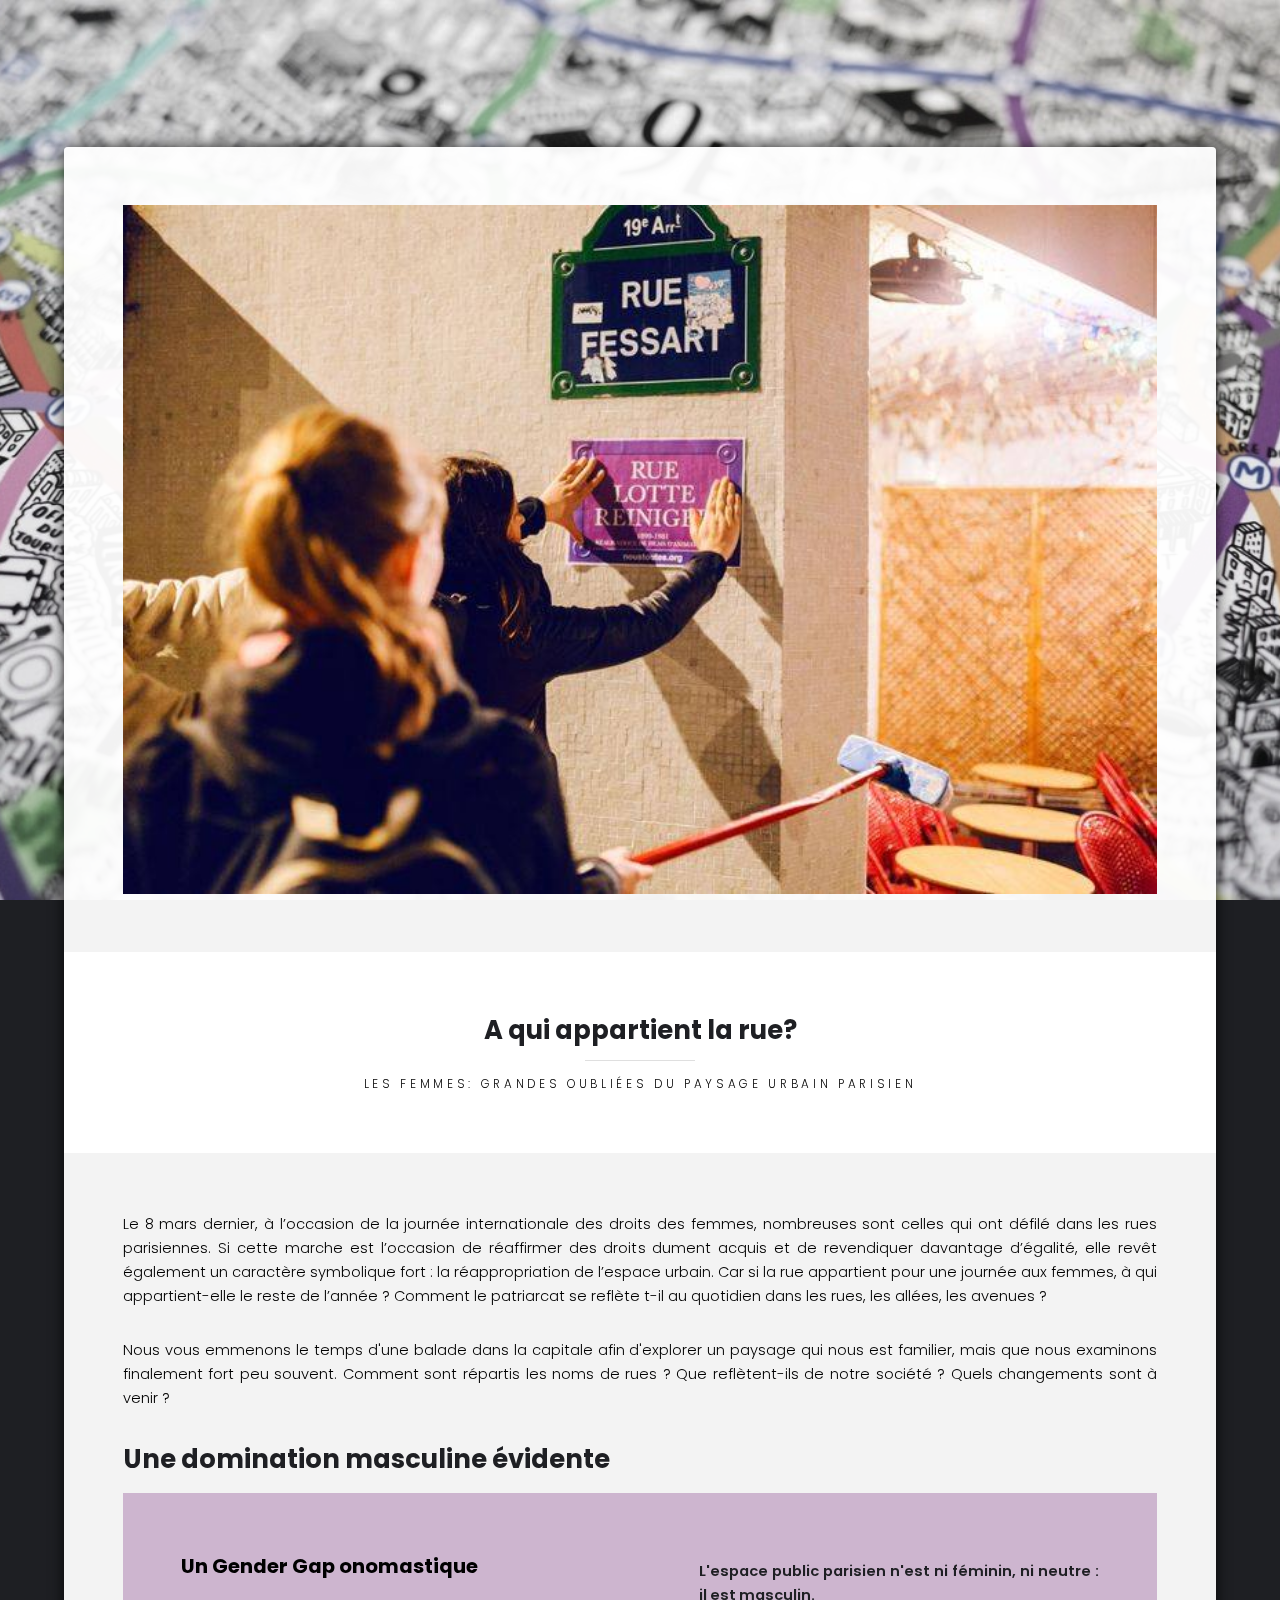
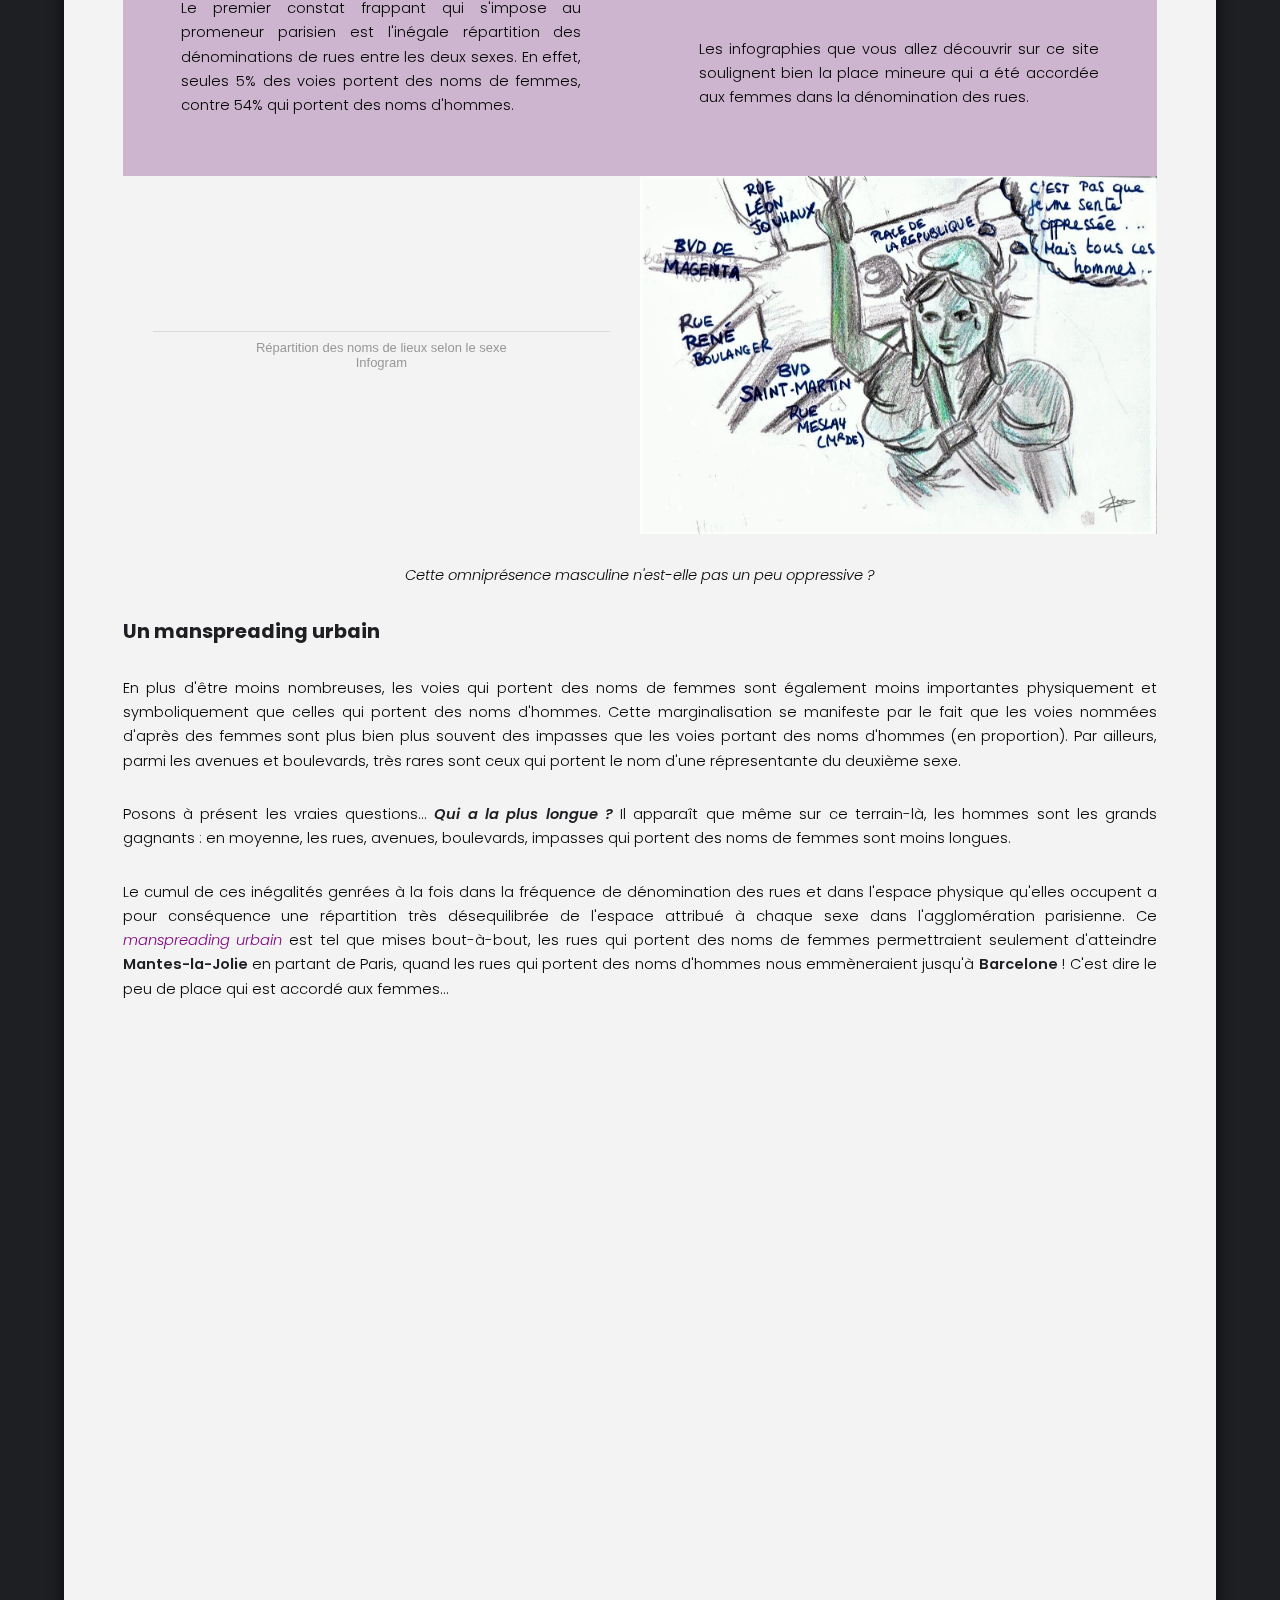
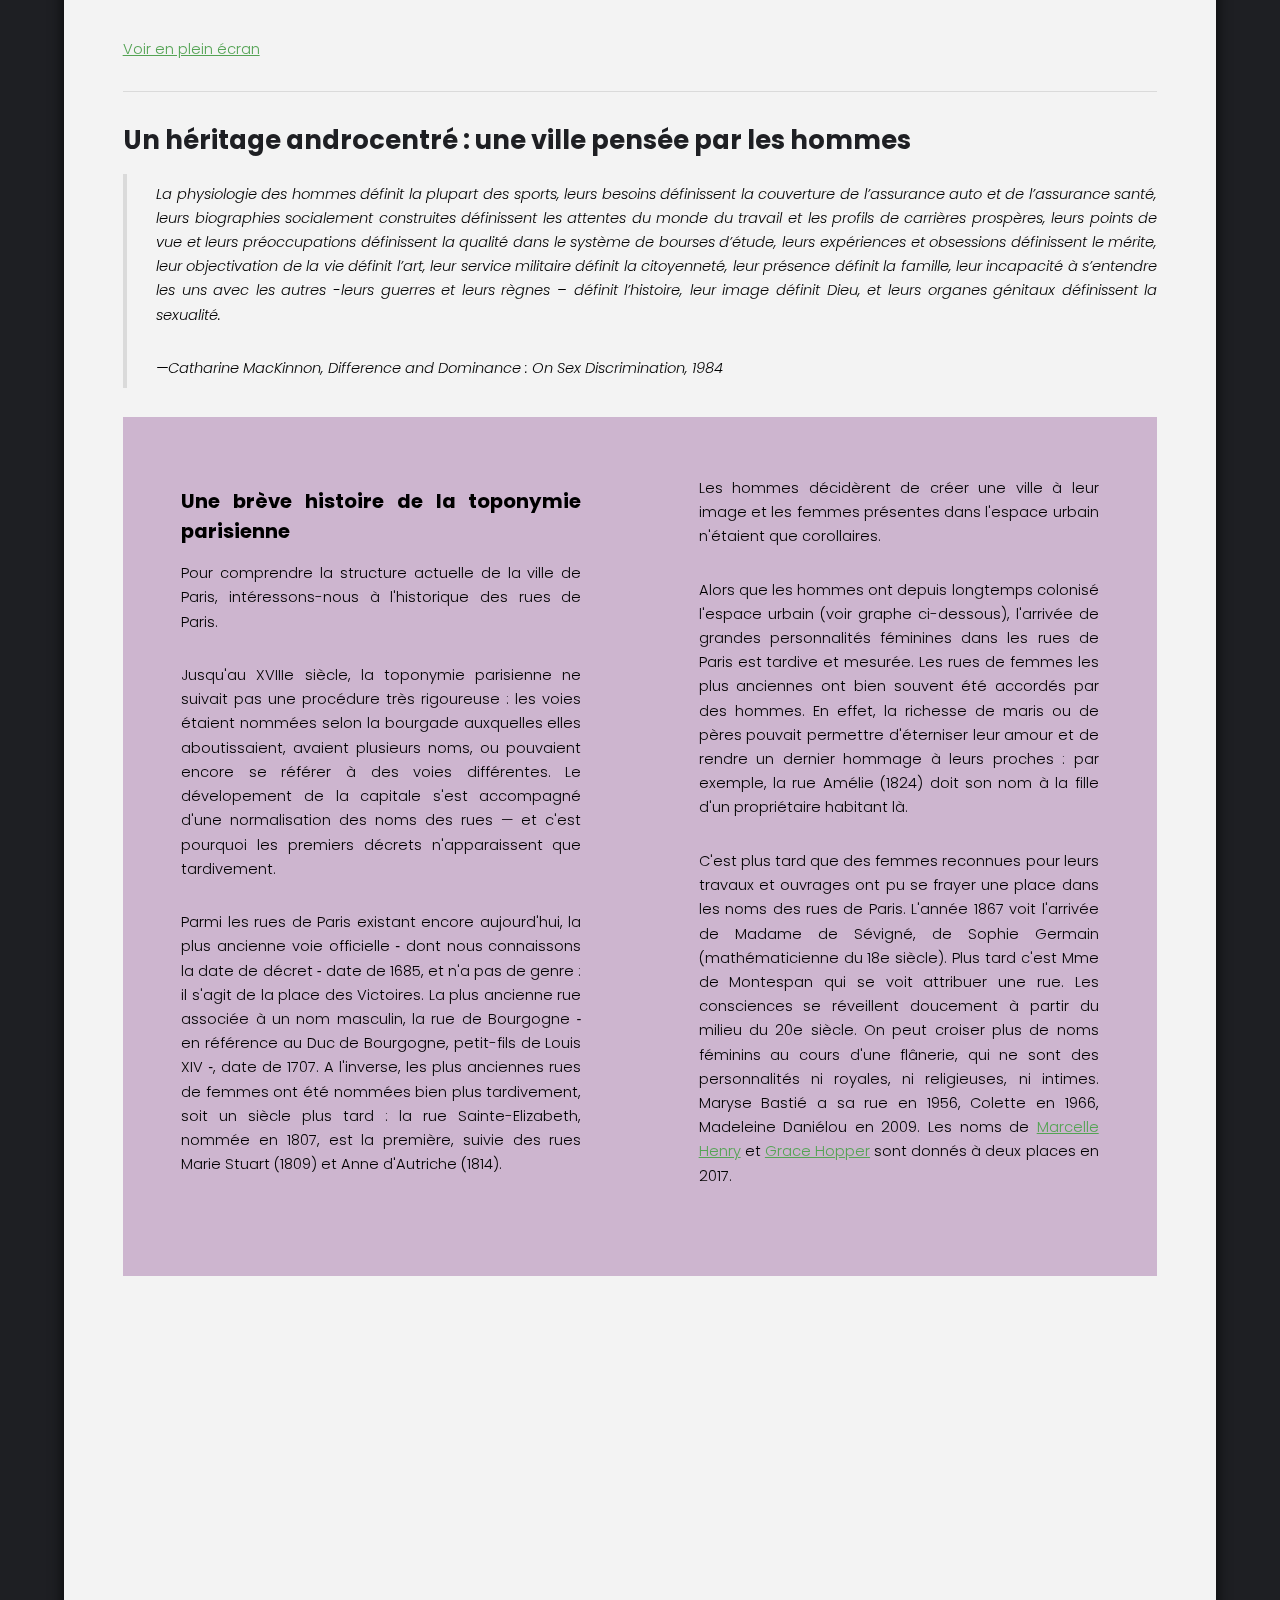
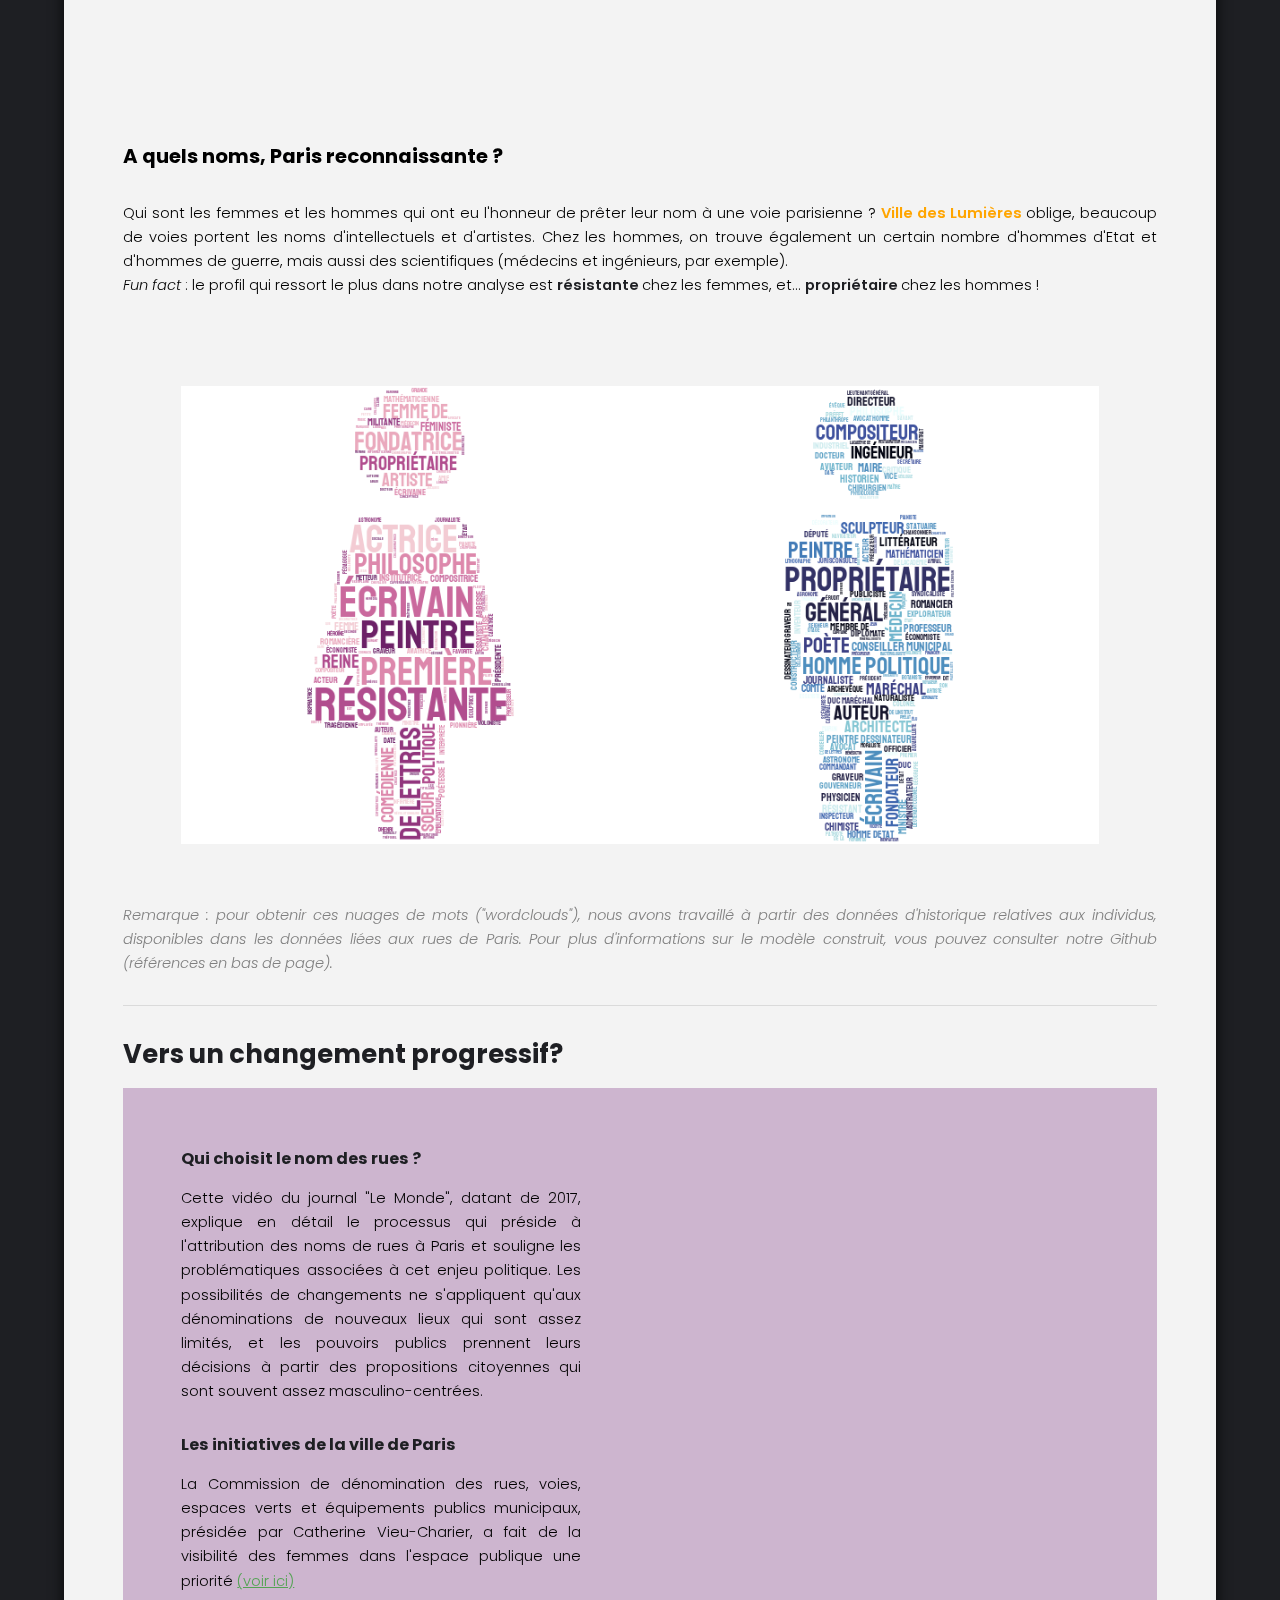
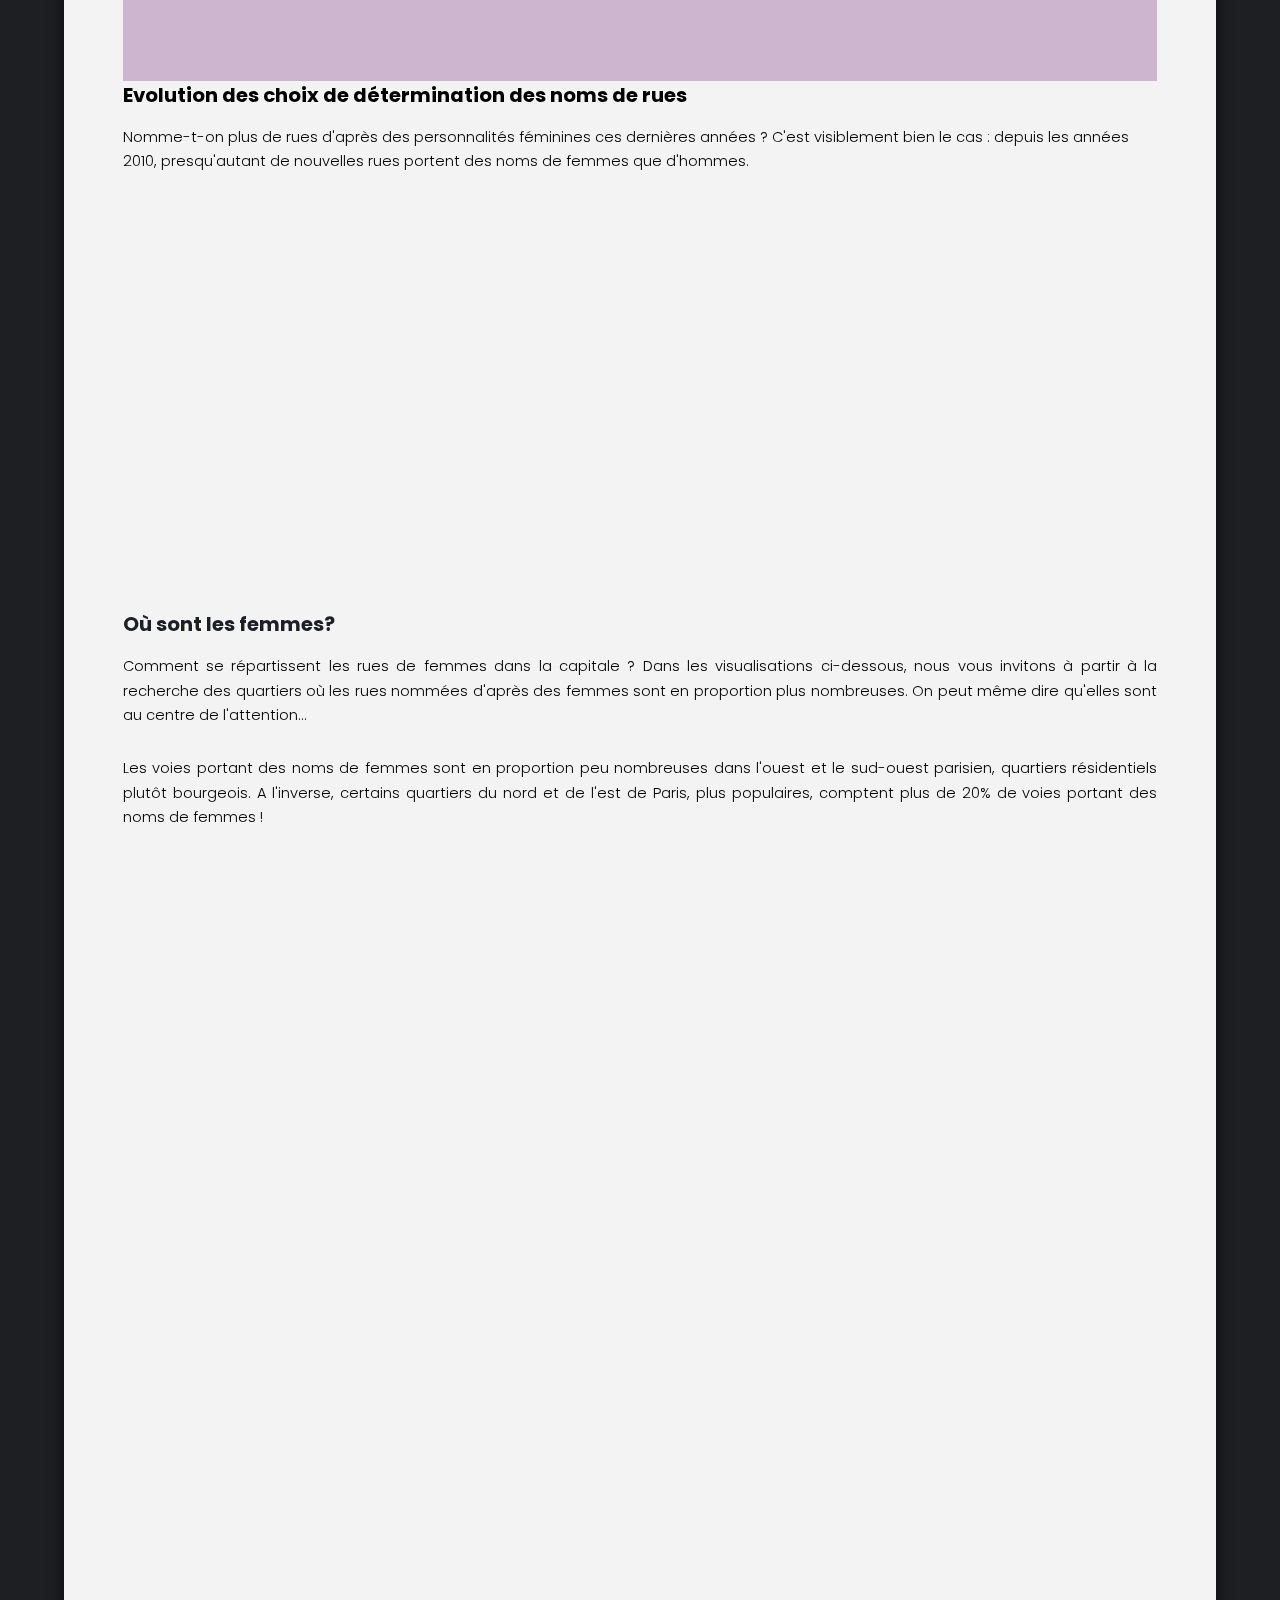
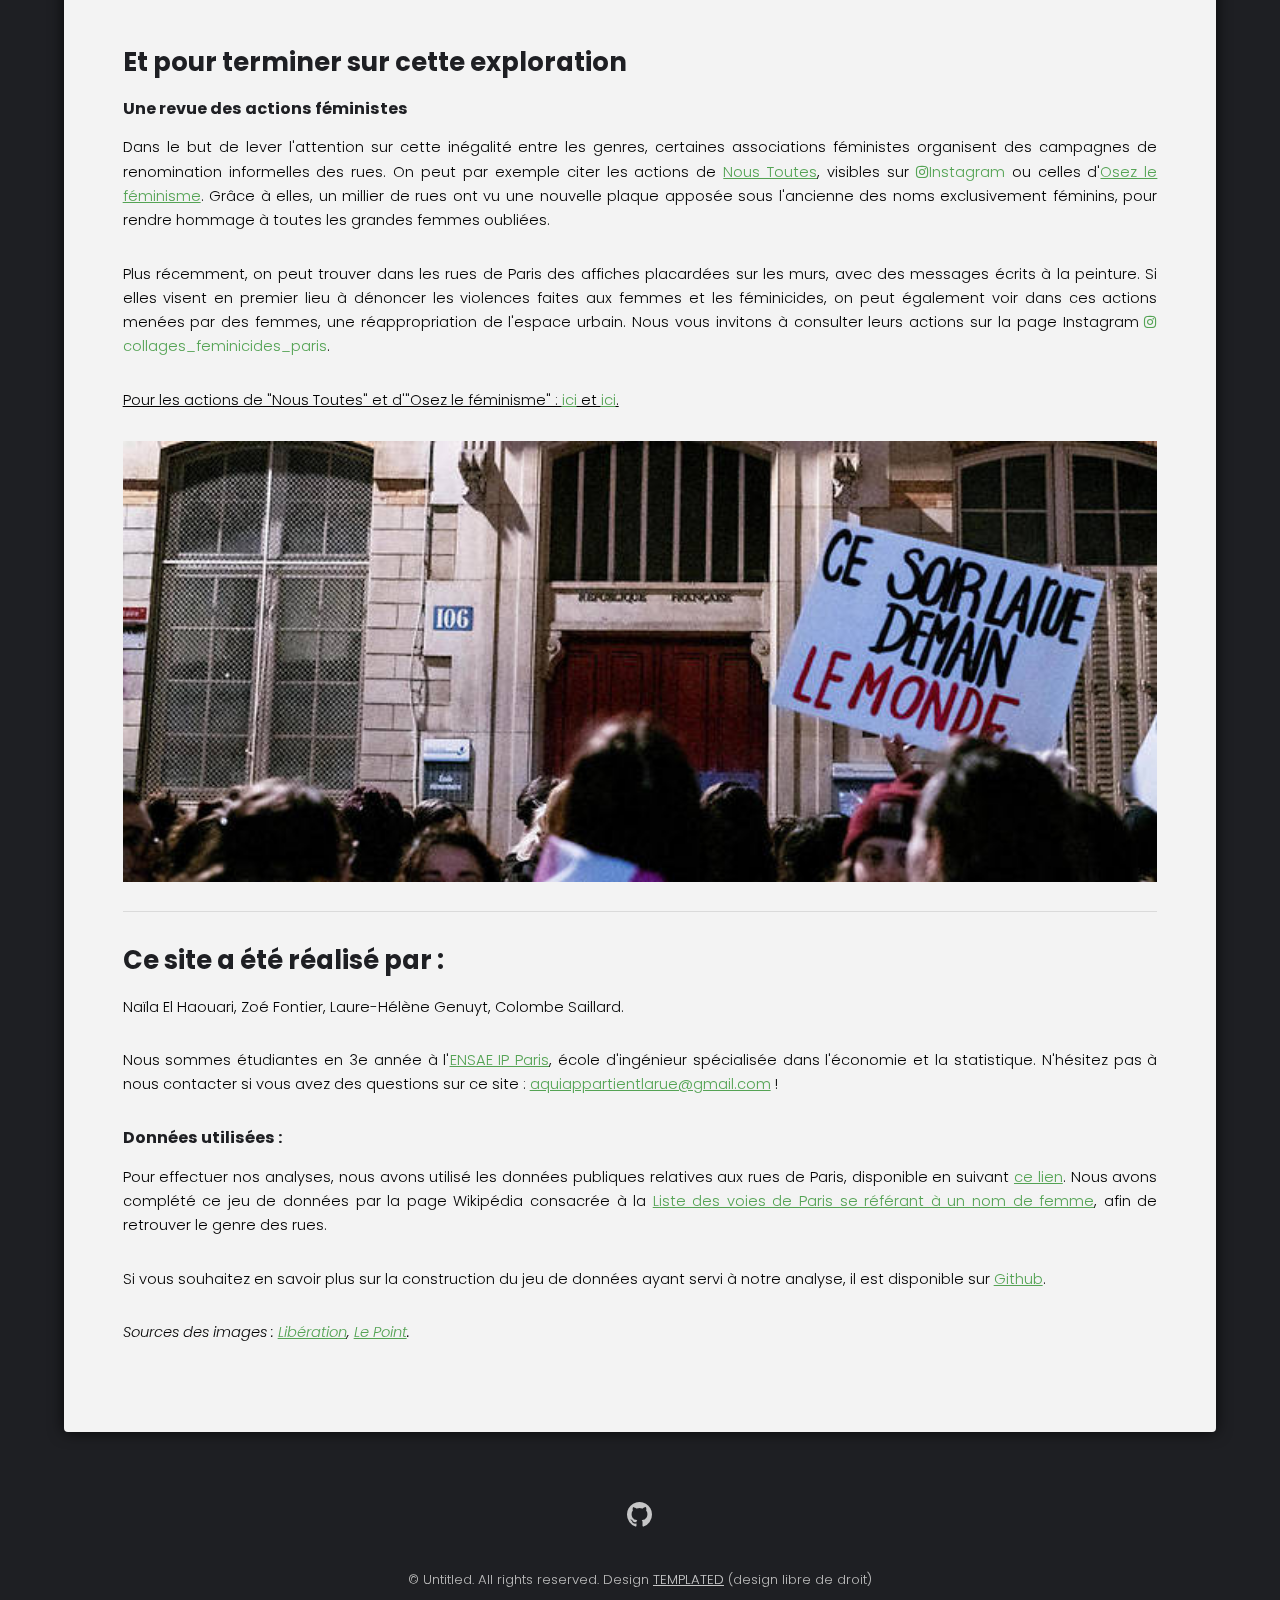
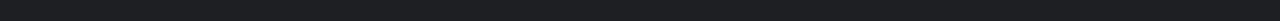
==== index.html @ 2a9d5669 "Upload website" ====
<!DOCTYPE HTML>
<!--
	Caminar by TEMPLATED
	templated.co @templatedco
	Released for free under the Creative Commons Attribution 3.0 license (templated.co/license)
-->
<html>
	<head>
		<title>A qui appartient la rue?</title>
		<meta charset="utf-8" />
		<meta name="viewport" content="width=device-width, initial-scale=1" />
		<link rel="stylesheet" href="assets/css/main.css" />
	  <script src="jquery.js"></script> 
    
    
</head>
	<body>

		<!-- Header -->
			<header id="header">
				<div class="logo"><a href="#"> <span> <font color="black"> </span></a></div>
			</header>

		<!-- Main -->
			<section id="main">
       
				<div class="inner">
					<div class="wrapper style1">
						<div class="content">

							<!-- section 1 -->
              <section id="one" class="wrapper style1">

						  <div class="image fit flush">
							<img src="images/pic02.jpg" alt="" />
            
						  </div>
              </div>
              
						<header class="special">
							<h2>A qui appartient la rue? </h2>
							<p><font color="black">Les femmes: Grandes oubliées du paysage urbain parisien </p>
						</header>

            <div class="content">

            <div  align="justify">	
<p>Le 8 mars dernier, à l’occasion de la journée internationale des droits des femmes, nombreuses sont celles qui ont défilé dans les rues parisiennes. Si cette marche est l’occasion de réaffirmer des droits dument acquis et de revendiquer davantage d’égalité, elle revêt également un caractère symbolique fort : la réappropriation de l’espace urbain. Car si la rue appartient pour une journée aux femmes, à qui appartient-elle le reste de l’année ? Comment le patriarcat se reflète t-il au quotidien dans les rues, les allées, les avenues ? <p>
  
              <p>Nous vous emmenons le temps d'une balade dans la capitale afin d'explorer un paysage qui nous est familier, mais que nous examinons finalement fort peu souvent. Comment sont répartis les noms de rues ? Que reflètent-ils de notre société ? Quels changements sont à venir ? </p>

        </div>
           

             
						
            
            </hr>
              <ul></ul>

<!---- section 2-----!>
				
<!--  Section two -->
<ul></ul>

					<section id="three"    class="wrapper">
            <h2 id="elements">Une domination masculine évidente</h2>
            
            <div class="spotlight alt">
              <div class="inner">
              <div align="justify">
                
								<h3>Un Gender Gap onomastique</h3>
								<p> Le premier constat frappant qui s'impose au promeneur parisien est l'inégale répartition des dénominations de rues entre les deux sexes. En effet, seules 5% des voies portent des noms de femmes, contre 54% qui portent des noms d'hommes.</p>
               
              </div>
              </div>
              <div class="inner">
              <div align="justify">
            <p> <b>L'espace public parisien n'est ni féminin, ni neutre : il est masculin.</b>
              </p> Les infographies que vous allez découvrir sur ce site soulignent bien la place mineure qui a été accordée aux femmes dans la dénomination des rues.</p>
            </div>
            </div>
            </div>

           
              <div class="gallery">
                
							  <div>
								  <div class="infogram-embed" data-id="4b9b3afb-6913-41cd-95e5-8311188c8e8b" data-type="interactive" data-title="Répartition des noms de lieux selon le sexe"></div><script>!function(e,i,n,s){var t="InfogramEmbeds",d=e.getElementsByTagName("script")[0];if(window[t]&&window[t].initialized)window[t].process&&window[t].process();else if(!e.getElementById(n)){var o=e.createElement("script");o.async=1,o.id=n,o.src="https://e.infogram.com/js/dist/embed-loader-min.js",d.parentNode.insertBefore(o,d)}}(document,0,"infogram-async");</script><div style="padding:8px 0;font-family:Arial!important;font-size:13px!important;line-height:15px!important;text-align:center;border-top:1px solid #dadada;margin:0 30px"><a href="https://infogram.com/4b9b3afb-6913-41cd-95e5-8311188c8e8b" style="color:#989898!important;text-decoration:none!important;" target="_blank">Répartition des noms de lieux selon le sexe</a><br><a href="https://infogram.com" style="color:#989898!important;text-decoration:none!important;" target="_blank" rel="nofollow">Infogram</a></div>  
							  </div>
              <div>
							    <div class="image fit flush"  ><img vertical-align : middle src="images/Inkedbd_LI.jpg"/></div>
                 
                </div>
						  </div>
        

            <ul></ul>
                  <div align="center">
                  <p><i><font color="black"> Cette omniprésence masculine n'est-elle pas un peu oppressive ?</i></p></div>
   						<ul></ul>
           <div >
	
					<h3> Un manspreading urbain </h3>
          <ul></ul>
          <div align="justify" >
						<p> <font color="black"> 
              En plus d'être moins nombreuses, les voies qui portent des noms de femmes sont également moins importantes physiquement et symboliquement que celles qui portent des noms d'hommes. Cette marginalisation se manifeste par le fait que les voies nommées d'après des femmes sont plus bien plus souvent des impasses que les voies portant des noms d'hommes (en proportion). Par ailleurs, parmi les avenues et boulevards, très rares sont ceux qui portent le nom d'une répresentante du deuxième sexe. 
              

           
            </p>
							
						</div>
            <ul></ul>

            <div class='tableauPlaceholder' id='viz1585928148455' style='position: relative'><noscript><a href='#'><img alt=' ' src='https:&#47;&#47;public.tableau.com&#47;static&#47;images&#47;ge&#47;genre_rues&#47;Feuille4&#47;1_rss.png' style='border: none' /></a></noscript><object class='tableauViz'  style='display:none;'><param name='host_url' value='https%3A%2F%2Fpublic.tableau.com%2F' /> <param name='embed_code_version' value='3' /> <param name='site_root' value='' /><param name='name' value='genre_rues&#47;Feuille4' /><param name='tabs' value='no' /><param name='toolbar' value='no' /><param name='static_image' value='https:&#47;&#47;public.tableau.com&#47;static&#47;images&#47;ge&#47;genre_rues&#47;Feuille4&#47;1.png' /> <param name='animate_transition' value='yes' /><param name='display_static_image' value='yes' /><param name='display_spinner' value='yes' /><param name='display_overlay' value='yes' /><param name='display_count' value='yes' /><param name='filter' value='publish=yes' /></object></div>                <script type='text/javascript'>                    var divElement = document.getElementById('viz1585928148455');                    var vizElement = divElement.getElementsByTagName('object')[0];                    vizElement.style.width='100%';vizElement.style.height=(divElement.offsetWidth*0.50)+'px';                    var scriptElement = document.createElement('script');                    scriptElement.src = 'https://public.tableau.com/javascripts/api/viz_v1.js';                    vizElement.parentNode.insertBefore(scriptElement, vizElement);                </script>


            <div class='tableauPlaceholder' id='viz1586167571639' style='position: relative'><noscript><a href='#'><img alt=' ' src='https:&#47;&#47;public.tableau.com&#47;static&#47;images&#47;ge&#47;genre_rues&#47;Feuille6&#47;1_rss.png' style='border: none' /></a></noscript><object class='tableauViz'  style='display:none;'><param name='host_url' value='https%3A%2F%2Fpublic.tableau.com%2F' /> <param name='embed_code_version' value='3' /> <param name='site_root' value='' /><param name='name' value='genre_rues&#47;Feuille6' /><param name='tabs' value='no' /><param name='toolbar' value='no' /><param name='static_image' value='https:&#47;&#47;public.tableau.com&#47;static&#47;images&#47;ge&#47;genre_rues&#47;Feuille6&#47;1.png' /> <param name='animate_transition' value='yes' /><param name='display_static_image' value='yes' /><param name='display_spinner' value='yes' /><param name='display_overlay' value='yes' /><param name='display_count' value='yes' /><param name='filter' value='publish=yes' /></object></div>                <script type='text/javascript'>                    var divElement = document.getElementById('viz1586167571639');                    var vizElement = divElement.getElementsByTagName('object')[0];                    vizElement.style.width='100%';vizElement.style.height=(divElement.offsetWidth*0.30)+'px';                    var scriptElement = document.createElement('script');                    scriptElement.src = 'https://public.tableau.com/javascripts/api/viz_v1.js';                    vizElement.parentNode.insertBefore(scriptElement, vizElement);                </script>


          <ul></ul>
          <div align="justify" >
						<p> <font color="black"> 
              Posons à présent les vraies questions... <font color="purple"><b><i>Qui a la plus longue ? </i></b><font color="black"> Il apparaît que même sur ce terrain-là, les hommes sont les grands gagnants : en moyenne, les rues, avenues, boulevards, impasses qui portent des noms de femmes sont moins longues.
                
            </p>
							
						</div>
            <ul></ul>



            <div class='tableauPlaceholder' id='viz1586167747009' style='position: relative'><noscript><a href='#'><img alt=' ' src='https:&#47;&#47;public.tableau.com&#47;static&#47;images&#47;ge&#47;genre_rues&#47;Feuille5&#47;1_rss.png' style='border: none' /></a></noscript><object class='tableauViz'  style='display:none;'><param name='host_url' value='https%3A%2F%2Fpublic.tableau.com%2F' /> <param name='embed_code_version' value='3' /> <param name='site_root' value='' /><param name='name' value='genre_rues&#47;Feuille5' /><param name='tabs' value='no' /><param name='toolbar' value='no' /><param name='static_image' value='https:&#47;&#47;public.tableau.com&#47;static&#47;images&#47;ge&#47;genre_rues&#47;Feuille5&#47;1.png' /> <param name='animate_transition' value='yes' /><param name='display_static_image' value='yes' /><param name='display_spinner' value='yes' /><param name='display_overlay' value='yes' /><param name='display_count' value='yes' /><param name='filter' value='publish=yes' /></object></div>                <script type='text/javascript'>                    var divElement = document.getElementById('viz1586167747009');                    var vizElement = divElement.getElementsByTagName('object')[0];                    vizElement.style.width='100%';vizElement.style.height=(divElement.offsetWidth*0.30)+'px';                    var scriptElement = document.createElement('script');                    scriptElement.src = 'https://public.tableau.com/javascripts/api/viz_v1.js';                    vizElement.parentNode.insertBefore(scriptElement, vizElement);                </script>


            

            



             
                
							</div>
              <ul></ul>
          <div align="justify" >
						<p> <font color="black"> Le cumul de ces inégalités genrées à la fois dans la fréquence de dénomination des rues et dans l'espace physique qu'elles occupent a pour conséquence une répartition très désequilibrée de l'espace attribué à chaque sexe dans l'agglomération parisienne. Ce <font color="purple"><i>manspreading urbain</i><font color="black"> est tel que mises bout-à-bout, les rues qui portent des noms de femmes permettraient seulement d'atteindre <b>Mantes-la-Jolie</b> en partant de Paris, quand les rues qui portent des noms d'hommes nous emmèneraient jusqu'à <b>Barcelone</b> ! C'est dire le peu de place qui est accordé aux femmes... </p>

            <iframe width="100%" height="600px" frameborder="0" allowfullscreen src="//umap.openstreetmap.fr/fr/map/rues-bout-a-bout_442088?scaleControl=false&miniMap=false&scrollWheelZoom=false&zoomControl=true&allowEdit=false&moreControl=true&searchControl=null&tilelayersControl=null&embedControl=null&datalayersControl=true&onLoadPanel=undefined&captionBar=false#6/45.838/2.055"></iframe><p><a href="//umap.openstreetmap.fr/fr/map/rues-bout-a-bout_442088">Voir en plein écran</a></p>
						</div>
            <ul></ul>
            <ul></ul>
              
						
						
        
            <hr/>
      

					
          <h2> Un héritage androcentré : une ville pensée par les hommes</h2>

          <blockquote align="justify">
    <p>La physiologie des hommes définit la plupart des sports, leurs besoins définissent la couverture de l’assurance auto et de l’assurance santé, leurs biographies socialement construites définissent les attentes du monde du travail et les profils de carrières prospères, leurs points de vue et leurs préoccupations définissent la qualité dans le système de bourses d’étude, leurs expériences et obsessions définissent le mérite, leur objectivation de la vie définit l’art, leur service militaire définit la citoyenneté, leur présence définit la famille, leur incapacité à s’entendre les uns avec les autres -leurs guerres et leurs règnes – définit l’histoire, leur image définit Dieu, et leurs organes génitaux définissent la sexualité.</p>
    <footer>—Catharine MacKinnon, <cite>Difference and Dominance : On Sex Discrimination, 1984</cite></footer>
</blockquote>

          <div class="spotlight alt">
						
							<div class="inner" align="justify">
                <h3>Une brève histoire de la toponymie parisienne</h3>
                <p><font color=""> Pour comprendre la structure actuelle de la ville de Paris, intéressons-nous à l'historique des rues de Paris. <p>

                
               <p><font color=""> Jusqu'au XVIIIe siècle, la toponymie parisienne ne suivait pas une procédure très rigoureuse : les voies étaient nommées selon la bourgade auxquelles elles aboutissaient, avaient plusieurs noms, ou pouvaient encore se référer à des voies différentes. Le dévelopement de la capitale s'est accompagné d'une normalisation des noms des rues &mdash; et c'est pourquoi les premiers décrets n'apparaissent que tardivement. </p
                >
                	<p><font color="">Parmi les rues de Paris existant encore aujourd'hui, la plus ancienne voie officielle &dash; dont nous connaissons la date de décret &dash; date de 1685, et n'a pas de genre : il s'agit de la place des Victoires. La plus ancienne rue associée à un nom masculin, la rue de Bourgogne &dash; en référence au Duc de Bourgogne, petit-fils de Louis XIV &dash;, date de 1707. A l'inverse, les plus anciennes rues de femmes ont été nommées bien plus tardivement, soit un siècle plus tard : la rue Sainte-Elizabeth, nommée en 1807, est la première, suivie des rues Marie Stuart (1809) et Anne d'Autriche (1814).</p> 
                 
                    
                </div>
							<div class="inner" align="justify">
                 <p> Les hommes décidèrent de créer une ville à leur image et les femmes présentes dans l'espace urbain n'étaient que corollaires.</p>
								<p> Alors que les hommes ont depuis longtemps colonisé l'espace urbain (voir graphe ci-dessous), l'arrivée de grandes personnalités féminines dans les rues de Paris est tardive et mesurée. Les rues de femmes les plus anciennes ont bien souvent été accordés par des hommes. En effet, la richesse de maris ou de pères pouvait permettre d'éterniser leur amour et de rendre un dernier hommage à leurs proches : par exemple, la rue Amélie (1824) doit son nom à la fille d'un propriétaire habitant là.  </p>
								<p> <font color=""> C'est plus tard que des femmes reconnues pour leurs travaux et ouvrages ont pu se frayer une place dans les noms des rues de Paris. L'année 1867 voit l'arrivée de Madame de Sévigné, de Sophie Germain (mathématicienne du 18e siècle). Plus tard c'est Mme de Montespan qui se voit attribuer une rue. Les consciences se réveillent doucement à partir du milieu du 20e siècle. On peut croiser plus de noms féminins au cours d'une flânerie,  qui ne sont des personnalités ni royales, ni religieuses, ni intimes. Maryse Bastié a sa rue en 1956, Colette en 1966, Madeleine Daniélou en 2009. Les noms de <a href="https://fr.wikipedia.org/wiki/Marcelle_Henry" >Marcelle Henry</a>  et <a href="https://fr.wikipedia.org/wiki/Grace_Hopper" > Grace Hopper</a> sont donnés à deux places en 2017. 
                
               
                
              
                </p>
							</div>
						</div>
            <ul></ul>
					  <div>					
              <iframe title="&amp;nbsp;Un foss&eacute; qui se creuse" aria-label="Interactive line chart" id="datawrapper-chart-epaEm" src="//datawrapper.dwcdn.net/epaEm/4/" scrolling="no" frameborder="0" style="width: 0; min-width: 100% !important; border: none;" height="400"></iframe><script type="text/javascript">!function(){"use strict";window.addEventListener("message",function(a){if(void 0!==a.data["datawrapper-height"])for(var e in a.data["datawrapper-height"]){var t=document.getElementById("datawrapper-chart-"+e)||document.querySelector("iframe[src*='"+e+"']");t&&(t.style.height=a.data["datawrapper-height"][e]+"px")}})}();
</script>
            </div>
            
            <ul></ul>
            <div align="justify">
              <p><h3> <font color="black"> A quels noms, Paris reconnaissante ?  </h3></p> Qui sont les femmes et les hommes qui ont eu l'honneur de prêter leur nom à une voie parisienne ? <b><font color="orange">Ville des Lumières </b> <font color="black">oblige, beaucoup de voies portent les noms d'intellectuels et d'artistes. Chez les hommes, on trouve également un certain nombre d'hommes d'Etat et d'hommes de guerre, mais aussi des scientifiques (médecins et ingénieurs, par exemple). 
                <p>
                  <i>Fun fact </i>: le profil qui ressort le plus dans notre analyse est <b>résistante </b> chez les femmes, et... <b>propriétaire </b> chez les hommes !  
                <p> 
              
              <p> 
            </div>
            <ul></ul> 

            
              <div class="content">
                <div class="gallery">
                  <div>
              	  <div class="image fit flush"/>
                  <img src="images/stylecloud_f.png"></div>
                  </div>
                
                  <div>
                  <div class="image fit flush"/><img src="images/stylecloud_m.png"></div>
                  </div>
                </div>
              </div>
              <div align="justify">
              <p>
              <font color="grey"><i>Remarque : pour obtenir ces nuages de mots ("wordclouds"), nous avons travaillé à partir des données d'historique relatives aux individus, disponibles dans les données liées aux rues de Paris. Pour plus d'informations sur le modèle construit, vous pouvez consulter notre Github (références en bas de page).</i>
                <p>
                  </div>
  
             <ul></ul>
             <ul></ul>
             <hr/>   

					<section  id="three" class="wrapper">
          <h2> Vers un changement progressif? </h2>
          <div class="spotlight alt">
						
							<div class="inner" align="justify">
                <h4>Qui choisit le nom des rues ? </h4>
                	<p> <font color=""> Cette vidéo du journal "Le Monde", datant de 2017, explique en détail le processus qui préside à l'attribution des noms de rues à Paris et souligne les problématiques associées à cet enjeu politique. Les possibilités de changements ne s'appliquent qu'aux dénominations de nouveaux lieux qui sont assez limités, et les pouvoirs publics prennent leurs décisions à partir des propositions citoyennes qui sont souvent assez masculino-centrées.</p>
                  <h4><font color="">Les initiatives de la ville de Paris</h4>
								<p> <font color=""> La Commission de dénomination des rues, voies, espaces verts et équipements publics municipaux, présidée par Catherine Vieu-Charier, a fait de la visibilité des femmes dans l'espace publique une priorité <a href="https://www.paris.fr/pages/feminisons-les-noms-des-rues-6538" >(voir ici)</a> </p> </div>
                <div class="">

                  <iframe width="500" height="300" src="https://www.youtube.com/embed/TyYQT28HVGA" frameborder="0" allow="accelerometer; autoplay; encrypted-media; gyroscope; picture-in-picture" allowfullscreen></iframe>
                </div>
                
							
								
							</div>
            
            
             <div align="justifiy"> 
              <h3><font color="black">Evolution des choix de détermination des noms de rues</h3>
              <p>Nomme-t-on plus de rues d'après des personnalités féminines ces dernières années ? C'est visiblement bien le cas : depuis les années 2010, presqu'autant de nouvelles rues portent des noms de femmes que d'hommes.   </p>
               <div> 
            <iframe title="Evolution des choix de d&eacute;termination des noms de rues" aria-label="Interactive line chart" id="datawrapper-chart-WCKX3" src="//datawrapper.dwcdn.net/WCKX3/3/" scrolling="no" frameborder="0" style="width: 0; min-width: 100% !important; border: none;" height="400"></iframe><script type="text/javascript">!function(){"use strict";window.addEventListener("message",function(a){if(void 0!==a.data["datawrapper-height"])for(var e in a.data["datawrapper-height"]){var t=document.getElementById("datawrapper-chart-"+e)||document.querySelector("iframe[src*='"+e+"']");t&&(t.style.height=a.data["datawrapper-height"][e]+"px")}})}();
</script>

            <div align = "justify"> 
              <h3> Où sont les femmes? </h3>
          <p> Comment se répartissent les rues de femmes dans la capitale ? Dans les visualisations ci-dessous, nous vous invitons à partir à la recherche des quartiers où les rues nommées d'après des femmes sont en proportion plus nombreuses. On peut même dire qu'elles sont au centre de l'attention...</p>
          <p>Les voies portant des noms de femmes sont en proportion peu nombreuses dans l'ouest et le sud-ouest parisien, quartiers résidentiels plutôt bourgeois. A l'inverse, certains quartiers du nord et de l'est de Paris, plus populaires, comptent plus de 20% de voies portant des noms de femmes ! </p>
            </div>
            <iframe title="Proportion des voies portant des noms de femmes par arrondissement" aria-label="France paris districts choropleth map" id="datawrapper-chart-Qfcnv" src="//datawrapper.dwcdn.net/Qfcnv/4/" scrolling="no" frameborder="0" style="width: 0; min-width: 100% !important; border: none;" height="400"></iframe><script type="text/javascript">!function(){"use strict";window.addEventListener("message",function(a){if(void 0!==a.data["datawrapper-height"])for(var e in a.data["datawrapper-height"]){var t=document.getElementById("datawrapper-chart-"+e)||document.querySelector("iframe[src*='"+e+"']");t&&(t.style.height=a.data["datawrapper-height"][e]+"px")}})}();
</script>
<iframe title="Proportion des voies portant des noms de femmes par quartier" aria-label="France paris quarters choropleth map" id="datawrapper-chart-48sDO/2/" src="//datawrapper.dwcdn.net/48sDO/2/" scrolling="no" frameborder="0" style="width: 0; min-width: 100% !important; border: none;" height="400"></iframe><script type="text/javascript">!function(){"use strict";window.addEventListener("message",function(a){if(void 0!==a.data["datawrapper-height"])for(var e in a.data["datawrapper-height"]){var t=document.getElementById("datawrapper-chart-"+e)||document.querySelector("iframe[src*='"+e+"']");t&&(t.style.height=a.data["datawrapper-height"][e]+"px")}})}();
</script>
          
						<h2> Et pour terminer sur cette exploration</h2>
            <h4> Une revue des actions féministes </h4>
            
            <div align="justify">
            <p> <font color="black" > Dans le but de lever l'attention sur cette inégalité entre les genres, certaines associations féministes organisent des campagnes de renomination informelles des rues. On peut par exemple citer les actions de <a href="https://www.nous-toutes.com/">Nous Toutes</a>, visibles sur <a href="https://www.instagram.com/noustoutesorg/" class="icon fa-instagram">Instagram<span class="label">Instagram</span></a> ou celles d'<a href="http://osezlefeminisme.fr/">Osez le féminisme</a>. Grâce à elles, un millier de rues ont vu une nouvelle plaque apposée sous l'ancienne des noms exclusivement féminins, pour rendre hommage à toutes les grandes femmes oubliées.
            <p>Plus récemment, on peut trouver dans les rues de Paris des affiches placardées sur les murs, avec des messages écrits à la peinture. Si elles visent en premier lieu à dénoncer les violences faites aux femmes et les féminicides, on peut également voir dans ces actions menées par des femmes, une réappropriation de l'espace urbain. Nous vous invitons à consulter leurs actions sur la page Instagram <a href="https://www.instagram.com/collages_feminicides_paris/" class="icon fa-instagram"> collages_feminicides_paris<span class="label">Instagram</span></a>.
                  </p>
              
              <p><font color="black"> <u>Pour les actions de "Nous Toutes" et d'"Osez le féminisme" : <a href="https://www.nouvelobs.com/societe/droits-des-femmes/20190308.OBS1413/a-paris-nous-toutes-rebaptise-1-400-rues-avec-des-noms-de-femmes.html" > ici</a> et <a href="https://www.lepoint.fr/societe/osez-le-feminisme-rebaptise-les-rues-de-paris-26-08-2015-1959425_23.php"> ici</a>. </u></p>
              </div>


               
              
                </ul>
							
              <div class="image fit flush">
							<img src="images/pic_rue_monde.jpg" alt=""/ width="40">
            
						  </div>
	
			<hr/> 

					
					
			

      

  

    
    
					

											<div align = "justify">
                      <h2> Ce site a été réalisé par :</h2>
                      <p>  Naïla El Haouari, Zoé Fontier, Laure-Hélène Genuyt, Colombe Saillard.
                    <p> Nous sommes étudiantes en 3e année à l'<a href="https://www.ensae.fr/" >ENSAE IP Paris</a>, école d'ingénieur spécialisée dans l'économie et la statistique. N'hésitez pas à nous contacter si vous avez des questions sur ce site : <a href = "mailto:aquiappartientlarue@gmail.com?subject = Le genre de Paris = Message" color="black">aquiappartientlarue@gmail.com</a> ! </p> </div>
                
                 </div>
                 <ul></ul>
                <div align = "justify">
                  <h4> Données utilisées :</h4>
                  <p> Pour effectuer nos analyses, nous avons utilisé les données publiques relatives aux rues de Paris, disponible en suivant <a href="https://opendata.paris.fr/explore/dataset/noms_voies_actuelles_paris/information/">ce lien</a>. Nous avons complété ce jeu de données par la page Wikipédia consacrée à la <a href = "https://fr.wikipedia.org/wiki/Liste_des_voies_de_Paris_se_r%C3%A9f%C3%A9rant_%C3%A0_un_nom_de_femme">Liste des voies de Paris se référant à un nom de femme</a>, afin de retrouver le genre des rues. 
                  <p>Si vous souhaitez en savoir plus sur la construction du jeu de données ayant servi à notre analyse, il est disponible sur <a href="https://github.com/Naila-elh/Dataviz---gender-streets-Paris">Github</a>. 
                  <p> <i>Sources des images : <a href = "https://www.liberation.fr/france/2019/03/08/a-paris-des-rues-rebaptisees-au-nom-de-femmes_1713784">Libération</a>, <a href="https://www.lepoint.fr/societe/journee-internationale-des-droits-des-femmes-greve-feministe-ce-dimanche-08-03-2020-2366210_23.php#">Le Point</a>. </i></p>
                     </p>

                
                        </div>
                        </div>
            
</div>
          
</section>
		<!-- Footer -->
			<footer id="footer">
				<div class="container">
					<ul class="icons">
						
             <li><a href="https://github.com/Naila-elh/Dataviz---gender-streets-Paris" class="icon fa-github"><span class="label">Github</span></a></li>
					</ul>
				</div>
				<div class="copyright" font color="black">
					&copy; Untitled. All rights reserved. Design <a href="https://templated.co">TEMPLATED</a> (design libre de droit) 
				</div>
			</footer>

		<!-- Scripts -->
			<script src="assets/js/jquery.min.js"></script>
			<script src="assets/js/jquery.poptrox.min.js"></script>
			<script src="assets/js/skel.min.js"></script>
			<script src="assets/js/util.js"></script>
			<script src="assets/js/main.js"></script>
    
	</body>
</html>
---- assets/css/main.css ----
@import url(font-awesome.min.css);
@import url("https://fonts.googleapis.com/css?family=Poppins:300,400,500,600,700");

/*
	Caminar by TEMPLATED
	templated.co @templatedco
	Released for free under the Creative Commons Attribution 3.0 license (templated.co/license)
*/

/* Reset */

	html, body, div, span, applet, object, iframe, h1, h2, h3, h4, h5, h6, p, blockquote, pre, a, abbr, acronym, address, big, cite, code, del, dfn, em, img, ins, kbd, q, s, samp, small, strike, strong, sub, sup, tt, var, b, u, i, center, dl, dt, dd, ol, ul, li, fieldset, form, label, legend, table, caption, tbody, tfoot, thead, tr, th, td, article, aside, canvas, details, embed, figure, figcaption, footer, header, hgroup, menu, nav, output, ruby, section, summary, time, mark, audio, video {
		margin: 0;
		padding: 0;
		border: 0;
		font-size: 100%;
		font: inherit;
		vertical-align: baseline;
	}

	article, aside, details, figcaption, figure, footer, header, hgroup, menu, nav, section {
		display: block;
	}

	body {
		line-height: 1;
	}

	ol, ul {
		list-style: none;
	}

	blockquote, q {
		quotes: none;
	}

	blockquote:before, blockquote:after, q:before, q:after {
		content: '';
		content: none;
	}

	table {
		border-collapse: collapse;
		border-spacing: 0;
	}

	body {
		-webkit-text-size-adjust: none;
	}

/* Box Model */

	*, *:before, *:after {
		-moz-box-sizing: border-box;
		-webkit-box-sizing: border-box;
		box-sizing: border-box;
	}

/* Containers */

	.container {
		margin-left: auto;
		margin-right: auto;
	}

	.container.\31 25\25 {
		width: 100%;
		max-width: 100rem;
		min-width: 80rem;
	}

	.container.\37 5\25 {
		width: 60rem;
	}

	.container.\35 0\25 {
		width: 40rem;
	}

	.container.\32 5\25 {
		width: 20rem;
	}

	.container {
		width: 80rem;
	}

	@media screen and (max-width: 1680px) {

		.container.\31 25\25 {
			width: 100%;
			max-width: 100rem;
			min-width: 80rem;
		}

		.container.\37 5\25 {
			width: 60rem;
		}

		.container.\35 0\25 {
			width: 40rem;
		}

		.container.\32 5\25 {
			width: 20rem;
		}

		.container {
			width: 80rem;
		}

	}

	@media screen and (max-width: 1280px) {

		.container.\31 25\25 {
			width: 100%;
			max-width: 81.25rem;
			min-width: 65rem;
		}

		.container.\37 5\25 {
			width: 48.75rem;
		}

		.container.\35 0\25 {
			width: 32.5rem;
		}

		.container.\32 5\25 {
			width: 16.25rem;
		}

		.container {
			width: 65rem;
		}

	}

	@media screen and (max-width: 980px) {

		.container.\31 25\25 {
			width: 100%;
			max-width: 112.5%;
			min-width: 90%;
		}

		.container.\37 5\25 {
			width: 67.5%;
		}

		.container.\35 0\25 {
			width: 45%;
		}

		.container.\32 5\25 {
			width: 22.5%;
		}

		.container {
			width: 90%;
		}

	}

	@media screen and (max-width: 736px) {

		.container.\31 25\25 {
			width: 100%;
			max-width: 112.5%;
			min-width: 90%;
		}

		.container.\37 5\25 {
			width: 67.5%;
		}

		.container.\35 0\25 {
			width: 45%;
		}

		.container.\32 5\25 {
			width: 22.5%;
		}

		.container {
			width: 90% !important;
		}

	}

	@media screen and (max-width: 480px) {

		.container.\31 25\25 {
			width: 100%;
			max-width: 112.5%;
			min-width: 90%;
		}

		.container.\37 5\25 {
			width: 67.5%;
		}

		.container.\35 0\25 {
			width: 45%;
		}

		.container.\32 5\25 {
			width: 22.5%;
		}

		.container {
			width: 90% !important;
		}

	}

/* Grid */

	.row {
		border-bottom: solid 1px transparent;
		-moz-box-sizing: border-box;
		-webkit-box-sizing: border-box;
		box-sizing: border-box;
	}

	.row > * {
		float: left;
		-moz-box-sizing: border-box;
		-webkit-box-sizing: border-box;
		box-sizing: border-box;
	}

	.row:after, .row:before {
		content: '';
		display: block;
		clear: both;
		height: 0;
	}

	.row.uniform > * > :first-child {
		margin-top: 0;
	}

	.row.uniform > * > :last-child {
		margin-bottom: 0;
	}

	.row.\30 \25 > * {
		padding: 0 0 0 0rem;
	}

	.row.\30 \25 {
		margin: 0 0 -1px 0rem;
	}

	.row.uniform.\30 \25 > * {
		padding: 0rem 0 0 0rem;
	}

	.row.uniform.\30 \25 {
		margin: 0rem 0 -1px 0rem;
	}

	.row > * {
		padding: 0 0 0 2rem;
	}

	.row {
		margin: 0 0 -1px -2rem;
	}

	.row.uniform > * {
		padding: 2rem 0 0 2rem;
	}

	.row.uniform {
		margin: -2rem 0 -1px -2rem;
	}

	.row.\32 00\25 > * {
		padding: 0 0 0 4rem;
	}

	.row.\32 00\25 {
		margin: 0 0 -1px -4rem;
	}

	.row.uniform.\32 00\25 > * {
		padding: 4rem 0 0 4rem;
	}

	.row.uniform.\32 00\25 {
		margin: -4rem 0 -1px -4rem;
	}

	.row.\31 50\25 > * {
		padding: 0 0 0 3rem;
	}

	.row.\31 50\25 {
		margin: 0 0 -1px -3rem;
	}

	.row.uniform.\31 50\25 > * {
		padding: 3rem 0 0 3rem;
	}

	.row.uniform.\31 50\25 {
		margin: -3rem 0 -1px -3rem;
	}

	.row.\35 0\25 > * {
		padding: 0 0 0 1rem;
	}

	.row.\35 0\25 {
		margin: 0 0 -1px -1rem;
	}

	.row.uniform.\35 0\25 > * {
		padding: 1rem 0 0 1rem;
	}

	.row.uniform.\35 0\25 {
		margin: -1rem 0 -1px -1rem;
	}

	.row.\32 5\25 > * {
		padding: 0 0 0 0.5rem;
	}

	.row.\32 5\25 {
		margin: 0 0 -1px -0.5rem;
	}

	.row.uniform.\32 5\25 > * {
		padding: 0.5rem 0 0 0.5rem;
	}

	.row.uniform.\32 5\25 {
		margin: -0.5rem 0 -1px -0.5rem;
	}

	.\31 2u, .\31 2u\24 {
		width: 100%;
		clear: none;
		margin-left: 0;
	}

	.\31 1u, .\31 1u\24 {
		width: 91.6666666667%;
		clear: none;
		margin-left: 0;
	}

	.\31 0u, .\31 0u\24 {
		width: 83.3333333333%;
		clear: none;
		margin-left: 0;
	}

	.\39 u, .\39 u\24 {
		width: 75%;
		clear: none;
		margin-left: 0;
	}

	.\38 u, .\38 u\24 {
		width: 66.6666666667%;
		clear: none;
		margin-left: 0;
	}

	.\37 u, .\37 u\24 {
		width: 58.3333333333%;
		clear: none;
		margin-left: 0;
	}

	.\36 u, .\36 u\24 {
		width: 50%;
		clear: none;
		margin-left: 0;
	}

	.\35 u, .\35 u\24 {
		width: 41.6666666667%;
		clear: none;
		margin-left: 0;
	}

	.\34 u, .\34 u\24 {
		width: 33.3333333333%;
		clear: none;
		margin-left: 0;
	}

	.\33 u, .\33 u\24 {
		width: 25%;
		clear: none;
		margin-left: 0;
	}

	.\32 u, .\32 u\24 {
		width: 16.6666666667%;
		clear: none;
		margin-left: 0;
	}

	.\31 u, .\31 u\24 {
		width: 8.3333333333%;
		clear: none;
		margin-left: 0;
	}

	.\31 2u\24 + *,
	.\31 1u\24 + *,
	.\31 0u\24 + *,
	.\39 u\24 + *,
	.\38 u\24 + *,
	.\37 u\24 + *,
	.\36 u\24 + *,
	.\35 u\24 + *,
	.\34 u\24 + *,
	.\33 u\24 + *,
	.\32 u\24 + *,
	.\31 u\24 + * {
		clear: left;
	}

	.\-11u {
		margin-left: 91.66667%;
	}

	.\-10u {
		margin-left: 83.33333%;
	}

	.\-9u {
		margin-left: 75%;
	}

	.\-8u {
		margin-left: 66.66667%;
	}

	.\-7u {
		margin-left: 58.33333%;
	}

	.\-6u {
		margin-left: 50%;
	}

	.\-5u {
		margin-left: 41.66667%;
	}

	.\-4u {
		margin-left: 33.33333%;
	}

	.\-3u {
		margin-left: 25%;
	}

	.\-2u {
		margin-left: 16.66667%;
	}

	.\-1u {
		margin-left: 8.33333%;
	}

	@media screen and (max-width: 1680px) {

		.row > * {
			padding: 0 0 0 2rem;
		}

		.row {
			margin: 0 0 -1px -2rem;
		}

		.row.uniform > * {
			padding: 2rem 0 0 2rem;
		}

		.row.uniform {
			margin: -2rem 0 -1px -2rem;
		}

		.row.\32 00\25 > * {
			padding: 0 0 0 4rem;
		}

		.row.\32 00\25 {
			margin: 0 0 -1px -4rem;
		}

		.row.uniform.\32 00\25 > * {
			padding: 4rem 0 0 4rem;
		}

		.row.uniform.\32 00\25 {
			margin: -4rem 0 -1px -4rem;
		}

		.row.\31 50\25 > * {
			padding: 0 0 0 3rem;
		}

		.row.\31 50\25 {
			margin: 0 0 -1px -3rem;
		}

		.row.uniform.\31 50\25 > * {
			padding: 3rem 0 0 3rem;
		}

		.row.uniform.\31 50\25 {
			margin: -3rem 0 -1px -3rem;
		}

		.row.\35 0\25 > * {
			padding: 0 0 0 1rem;
		}

		.row.\35 0\25 {
			margin: 0 0 -1px -1rem;
		}

		.row.uniform.\35 0\25 > * {
			padding: 1rem 0 0 1rem;
		}

		.row.uniform.\35 0\25 {
			margin: -1rem 0 -1px -1rem;
		}

		.row.\32 5\25 > * {
			padding: 0 0 0 0.5rem;
		}

		.row.\32 5\25 {
			margin: 0 0 -1px -0.5rem;
		}

		.row.uniform.\32 5\25 > * {
			padding: 0.5rem 0 0 0.5rem;
		}

		.row.uniform.\32 5\25 {
			margin: -0.5rem 0 -1px -0.5rem;
		}

		.\31 2u\28xlarge\29, .\31 2u\24\28xlarge\29 {
			width: 100%;
			clear: none;
			margin-left: 0;
		}

		.\31 1u\28xlarge\29, .\31 1u\24\28xlarge\29 {
			width: 91.6666666667%;
			clear: none;
			margin-left: 0;
		}

		.\31 0u\28xlarge\29, .\31 0u\24\28xlarge\29 {
			width: 83.3333333333%;
			clear: none;
			margin-left: 0;
		}

		.\39 u\28xlarge\29, .\39 u\24\28xlarge\29 {
			width: 75%;
			clear: none;
			margin-left: 0;
		}

		.\38 u\28xlarge\29, .\38 u\24\28xlarge\29 {
			width: 66.6666666667%;
			clear: none;
			margin-left: 0;
		}

		.\37 u\28xlarge\29, .\37 u\24\28xlarge\29 {
			width: 58.3333333333%;
			clear: none;
			margin-left: 0;
		}

		.\36 u\28xlarge\29, .\36 u\24\28xlarge\29 {
			width: 50%;
			clear: none;
			margin-left: 0;
		}

		.\35 u\28xlarge\29, .\35 u\24\28xlarge\29 {
			width: 41.6666666667%;
			clear: none;
			margin-left: 0;
		}

		.\34 u\28xlarge\29, .\34 u\24\28xlarge\29 {
			width: 33.3333333333%;
			clear: none;
			margin-left: 0;
		}

		.\33 u\28xlarge\29, .\33 u\24\28xlarge\29 {
			width: 25%;
			clear: none;
			margin-left: 0;
		}

		.\32 u\28xlarge\29, .\32 u\24\28xlarge\29 {
			width: 16.6666666667%;
			clear: none;
			margin-left: 0;
		}

		.\31 u\28xlarge\29, .\31 u\24\28xlarge\29 {
			width: 8.3333333333%;
			clear: none;
			margin-left: 0;
		}

		.\31 2u\24\28xlarge\29 + *,
		.\31 1u\24\28xlarge\29 + *,
		.\31 0u\24\28xlarge\29 + *,
		.\39 u\24\28xlarge\29 + *,
		.\38 u\24\28xlarge\29 + *,
		.\37 u\24\28xlarge\29 + *,
		.\36 u\24\28xlarge\29 + *,
		.\35 u\24\28xlarge\29 + *,
		.\34 u\24\28xlarge\29 + *,
		.\33 u\24\28xlarge\29 + *,
		.\32 u\24\28xlarge\29 + *,
		.\31 u\24\28xlarge\29 + * {
			clear: left;
		}

		.\-11u\28xlarge\29 {
			margin-left: 91.66667%;
		}

		.\-10u\28xlarge\29 {
			margin-left: 83.33333%;
		}

		.\-9u\28xlarge\29 {
			margin-left: 75%;
		}

		.\-8u\28xlarge\29 {
			margin-left: 66.66667%;
		}

		.\-7u\28xlarge\29 {
			margin-left: 58.33333%;
		}

		.\-6u\28xlarge\29 {
			margin-left: 50%;
		}

		.\-5u\28xlarge\29 {
			margin-left: 41.66667%;
		}

		.\-4u\28xlarge\29 {
			margin-left: 33.33333%;
		}

		.\-3u\28xlarge\29 {
			margin-left: 25%;
		}

		.\-2u\28xlarge\29 {
			margin-left: 16.66667%;
		}

		.\-1u\28xlarge\29 {
			margin-left: 8.33333%;
		}

	}

	@media screen and (max-width: 1280px) {

		.row > * {
			padding: 0 0 0 1.5rem;
		}

		.row {
			margin: 0 0 -1px -1.5rem;
		}

		.row.uniform > * {
			padding: 1.5rem 0 0 1.5rem;
		}

		.row.uniform {
			margin: -1.5rem 0 -1px -1.5rem;
		}

		.row.\32 00\25 > * {
			padding: 0 0 0 3rem;
		}

		.row.\32 00\25 {
			margin: 0 0 -1px -3rem;
		}

		.row.uniform.\32 00\25 > * {
			padding: 3rem 0 0 3rem;
		}

		.row.uniform.\32 00\25 {
			margin: -3rem 0 -1px -3rem;
		}

		.row.\31 50\25 > * {
			padding: 0 0 0 2.25rem;
		}

		.row.\31 50\25 {
			margin: 0 0 -1px -2.25rem;
		}

		.row.uniform.\31 50\25 > * {
			padding: 2.25rem 0 0 2.25rem;
		}

		.row.uniform.\31 50\25 {
			margin: -2.25rem 0 -1px -2.25rem;
		}

		.row.\35 0\25 > * {
			padding: 0 0 0 0.75rem;
		}

		.row.\35 0\25 {
			margin: 0 0 -1px -0.75rem;
		}

		.row.uniform.\35 0\25 > * {
			padding: 0.75rem 0 0 0.75rem;
		}

		.row.uniform.\35 0\25 {
			margin: -0.75rem 0 -1px -0.75rem;
		}

		.row.\32 5\25 > * {
			padding: 0 0 0 0.375rem;
		}

		.row.\32 5\25 {
			margin: 0 0 -1px -0.375rem;
		}

		.row.uniform.\32 5\25 > * {
			padding: 0.375rem 0 0 0.375rem;
		}

		.row.uniform.\32 5\25 {
			margin: -0.375rem 0 -1px -0.375rem;
		}

		.\31 2u\28large\29, .\31 2u\24\28large\29 {
			width: 100%;
			clear: none;
			margin-left: 0;
		}

		.\31 1u\28large\29, .\31 1u\24\28large\29 {
			width: 91.6666666667%;
			clear: none;
			margin-left: 0;
		}

		.\31 0u\28large\29, .\31 0u\24\28large\29 {
			width: 83.3333333333%;
			clear: none;
			margin-left: 0;
		}

		.\39 u\28large\29, .\39 u\24\28large\29 {
			width: 75%;
			clear: none;
			margin-left: 0;
		}

		.\38 u\28large\29, .\38 u\24\28large\29 {
			width: 66.6666666667%;
			clear: none;
			margin-left: 0;
		}

		.\37 u\28large\29, .\37 u\24\28large\29 {
			width: 58.3333333333%;
			clear: none;
			margin-left: 0;
		}

		.\36 u\28large\29, .\36 u\24\28large\29 {
			width: 50%;
			clear: none;
			margin-left: 0;
		}

		.\35 u\28large\29, .\35 u\24\28large\29 {
			width: 41.6666666667%;
			clear: none;
			margin-left: 0;
		}

		.\34 u\28large\29, .\34 u\24\28large\29 {
			width: 33.3333333333%;
			clear: none;
			margin-left: 0;
		}

		.\33 u\28large\29, .\33 u\24\28large\29 {
			width: 25%;
			clear: none;
			margin-left: 0;
		}

		.\32 u\28large\29, .\32 u\24\28large\29 {
			width: 16.6666666667%;
			clear: none;
			margin-left: 0;
		}

		.\31 u\28large\29, .\31 u\24\28large\29 {
			width: 8.3333333333%;
			clear: none;
			margin-left: 0;
		}

		.\31 2u\24\28large\29 + *,
		.\31 1u\24\28large\29 + *,
		.\31 0u\24\28large\29 + *,
		.\39 u\24\28large\29 + *,
		.\38 u\24\28large\29 + *,
		.\37 u\24\28large\29 + *,
		.\36 u\24\28large\29 + *,
		.\35 u\24\28large\29 + *,
		.\34 u\24\28large\29 + *,
		.\33 u\24\28large\29 + *,
		.\32 u\24\28large\29 + *,
		.\31 u\24\28large\29 + * {
			clear: left;
		}

		.\-11u\28large\29 {
			margin-left: 91.66667%;
		}

		.\-10u\28large\29 {
			margin-left: 83.33333%;
		}

		.\-9u\28large\29 {
			margin-left: 75%;
		}

		.\-8u\28large\29 {
			margin-left: 66.66667%;
		}

		.\-7u\28large\29 {
			margin-left: 58.33333%;
		}

		.\-6u\28large\29 {
			margin-left: 50%;
		}

		.\-5u\28large\29 {
			margin-left: 41.66667%;
		}

		.\-4u\28large\29 {
			margin-left: 33.33333%;
		}

		.\-3u\28large\29 {
			margin-left: 25%;
		}

		.\-2u\28large\29 {
			margin-left: 16.66667%;
		}

		.\-1u\28large\29 {
			margin-left: 8.33333%;
		}

	}

	@media screen and (max-width: 980px) {

		.row > * {
			padding: 0 0 0 1.5rem;
		}

		.row {
			margin: 0 0 -1px -1.5rem;
		}

		.row.uniform > * {
			padding: 1.5rem 0 0 1.5rem;
		}

		.row.uniform {
			margin: -1.5rem 0 -1px -1.5rem;
		}

		.row.\32 00\25 > * {
			padding: 0 0 0 3rem;
		}

		.row.\32 00\25 {
			margin: 0 0 -1px -3rem;
		}

		.row.uniform.\32 00\25 > * {
			padding: 3rem 0 0 3rem;
		}

		.row.uniform.\32 00\25 {
			margin: -3rem 0 -1px -3rem;
		}

		.row.\31 50\25 > * {
			padding: 0 0 0 2.25rem;
		}

		.row.\31 50\25 {
			margin: 0 0 -1px -2.25rem;
		}

		.row.uniform.\31 50\25 > * {
			padding: 2.25rem 0 0 2.25rem;
		}

		.row.uniform.\31 50\25 {
			margin: -2.25rem 0 -1px -2.25rem;
		}

		.row.\35 0\25 > * {
			padding: 0 0 0 0.75rem;
		}

		.row.\35 0\25 {
			margin: 0 0 -1px -0.75rem;
		}

		.row.uniform.\35 0\25 > * {
			padding: 0.75rem 0 0 0.75rem;
		}

		.row.uniform.\35 0\25 {
			margin: -0.75rem 0 -1px -0.75rem;
		}

		.row.\32 5\25 > * {
			padding: 0 0 0 0.375rem;
		}

		.row.\32 5\25 {
			margin: 0 0 -1px -0.375rem;
		}

		.row.uniform.\32 5\25 > * {
			padding: 0.375rem 0 0 0.375rem;
		}

		.row.uniform.\32 5\25 {
			margin: -0.375rem 0 -1px -0.375rem;
		}

		.\31 2u\28medium\29, .\31 2u\24\28medium\29 {
			width: 100%;
			clear: none;
			margin-left: 0;
		}

		.\31 1u\28medium\29, .\31 1u\24\28medium\29 {
			width: 91.6666666667%;
			clear: none;
			margin-left: 0;
		}

		.\31 0u\28medium\29, .\31 0u\24\28medium\29 {
			width: 83.3333333333%;
			clear: none;
			margin-left: 0;
		}

		.\39 u\28medium\29, .\39 u\24\28medium\29 {
			width: 75%;
			clear: none;
			margin-left: 0;
		}

		.\38 u\28medium\29, .\38 u\24\28medium\29 {
			width: 66.6666666667%;
			clear: none;
			margin-left: 0;
		}

		.\37 u\28medium\29, .\37 u\24\28medium\29 {
			width: 58.3333333333%;
			clear: none;
			margin-left: 0;
		}

		.\36 u\28medium\29, .\36 u\24\28medium\29 {
			width: 50%;
			clear: none;
			margin-left: 0;
		}

		.\35 u\28medium\29, .\35 u\24\28medium\29 {
			width: 41.6666666667%;
			clear: none;
			margin-left: 0;
		}

		.\34 u\28medium\29, .\34 u\24\28medium\29 {
			width: 33.3333333333%;
			clear: none;
			margin-left: 0;
		}

		.\33 u\28medium\29, .\33 u\24\28medium\29 {
			width: 25%;
			clear: none;
			margin-left: 0;
		}

		.\32 u\28medium\29, .\32 u\24\28medium\29 {
			width: 16.6666666667%;
			clear: none;
			margin-left: 0;
		}

		.\31 u\28medium\29, .\31 u\24\28medium\29 {
			width: 8.3333333333%;
			clear: none;
			margin-left: 0;
		}

		.\31 2u\24\28medium\29 + *,
		.\31 1u\24\28medium\29 + *,
		.\31 0u\24\28medium\29 + *,
		.\39 u\24\28medium\29 + *,
		.\38 u\24\28medium\29 + *,
		.\37 u\24\28medium\29 + *,
		.\36 u\24\28medium\29 + *,
		.\35 u\24\28medium\29 + *,
		.\34 u\24\28medium\29 + *,
		.\33 u\24\28medium\29 + *,
		.\32 u\24\28medium\29 + *,
		.\31 u\24\28medium\29 + * {
			clear: left;
		}

		.\-11u\28medium\29 {
			margin-left: 91.66667%;
		}

		.\-10u\28medium\29 {
			margin-left: 83.33333%;
		}

		.\-9u\28medium\29 {
			margin-left: 75%;
		}

		.\-8u\28medium\29 {
			margin-left: 66.66667%;
		}

		.\-7u\28medium\29 {
			margin-left: 58.33333%;
		}

		.\-6u\28medium\29 {
			margin-left: 50%;
		}

		.\-5u\28medium\29 {
			margin-left: 41.66667%;
		}

		.\-4u\28medium\29 {
			margin-left: 33.33333%;
		}

		.\-3u\28medium\29 {
			margin-left: 25%;
		}

		.\-2u\28medium\29 {
			margin-left: 16.66667%;
		}

		.\-1u\28medium\29 {
			margin-left: 8.33333%;
		}

	}

	@media screen and (max-width: 736px) {

		.row > * {
			padding: 0 0 0 1.25rem;
		}

		.row {
			margin: 0 0 -1px -1.25rem;
		}

		.row.uniform > * {
			padding: 1.25rem 0 0 1.25rem;
		}

		.row.uniform {
			margin: -1.25rem 0 -1px -1.25rem;
		}

		.row.\32 00\25 > * {
			padding: 0 0 0 2.5rem;
		}

		.row.\32 00\25 {
			margin: 0 0 -1px -2.5rem;
		}

		.row.uniform.\32 00\25 > * {
			padding: 2.5rem 0 0 2.5rem;
		}

		.row.uniform.\32 00\25 {
			margin: -2.5rem 0 -1px -2.5rem;
		}

		.row.\31 50\25 > * {
			padding: 0 0 0 1.875rem;
		}

		.row.\31 50\25 {
			margin: 0 0 -1px -1.875rem;
		}

		.row.uniform.\31 50\25 > * {
			padding: 1.875rem 0 0 1.875rem;
		}

		.row.uniform.\31 50\25 {
			margin: -1.875rem 0 -1px -1.875rem;
		}

		.row.\35 0\25 > * {
			padding: 0 0 0 0.625rem;
		}

		.row.\35 0\25 {
			margin: 0 0 -1px -0.625rem;
		}

		.row.uniform.\35 0\25 > * {
			padding: 0.625rem 0 0 0.625rem;
		}

		.row.uniform.\35 0\25 {
			margin: -0.625rem 0 -1px -0.625rem;
		}

		.row.\32 5\25 > * {
			padding: 0 0 0 0.3125rem;
		}

		.row.\32 5\25 {
			margin: 0 0 -1px -0.3125rem;
		}

		.row.uniform.\32 5\25 > * {
			padding: 0.3125rem 0 0 0.3125rem;
		}

		.row.uniform.\32 5\25 {
			margin: -0.3125rem 0 -1px -0.3125rem;
		}

		.\31 2u\28small\29, .\31 2u\24\28small\29 {
			width: 100%;
			clear: none;
			margin-left: 0;
		}

		.\31 1u\28small\29, .\31 1u\24\28small\29 {
			width: 91.6666666667%;
			clear: none;
			margin-left: 0;
		}

		.\31 0u\28small\29, .\31 0u\24\28small\29 {
			width: 83.3333333333%;
			clear: none;
			margin-left: 0;
		}

		.\39 u\28small\29, .\39 u\24\28small\29 {
			width: 75%;
			clear: none;
			margin-left: 0;
		}

		.\38 u\28small\29, .\38 u\24\28small\29 {
			width: 66.6666666667%;
			clear: none;
			margin-left: 0;
		}

		.\37 u\28small\29, .\37 u\24\28small\29 {
			width: 58.3333333333%;
			clear: none;
			margin-left: 0;
		}

		.\36 u\28small\29, .\36 u\24\28small\29 {
			width: 50%;
			clear: none;
			margin-left: 0;
		}

		.\35 u\28small\29, .\35 u\24\28small\29 {
			width: 41.6666666667%;
			clear: none;
			margin-left: 0;
		}

		.\34 u\28small\29, .\34 u\24\28small\29 {
			width: 33.3333333333%;
			clear: none;
			margin-left: 0;
		}

		.\33 u\28small\29, .\33 u\24\28small\29 {
			width: 25%;
			clear: none;
			margin-left: 0;
		}

		.\32 u\28small\29, .\32 u\24\28small\29 {
			width: 16.6666666667%;
			clear: none;
			margin-left: 0;
		}

		.\31 u\28small\29, .\31 u\24\28small\29 {
			width: 8.3333333333%;
			clear: none;
			margin-left: 0;
		}

		.\31 2u\24\28small\29 + *,
		.\31 1u\24\28small\29 + *,
		.\31 0u\24\28small\29 + *,
		.\39 u\24\28small\29 + *,
		.\38 u\24\28small\29 + *,
		.\37 u\24\28small\29 + *,
		.\36 u\24\28small\29 + *,
		.\35 u\24\28small\29 + *,
		.\34 u\24\28small\29 + *,
		.\33 u\24\28small\29 + *,
		.\32 u\24\28small\29 + *,
		.\31 u\24\28small\29 + * {
			clear: left;
		}

		.\-11u\28small\29 {
			margin-left: 91.66667%;
		}

		.\-10u\28small\29 {
			margin-left: 83.33333%;
		}

		.\-9u\28small\29 {
			margin-left: 75%;
		}

		.\-8u\28small\29 {
			margin-left: 66.66667%;
		}

		.\-7u\28small\29 {
			margin-left: 58.33333%;
		}

		.\-6u\28small\29 {
			margin-left: 50%;
		}

		.\-5u\28small\29 {
			margin-left: 41.66667%;
		}

		.\-4u\28small\29 {
			margin-left: 33.33333%;
		}

		.\-3u\28small\29 {
			margin-left: 25%;
		}

		.\-2u\28small\29 {
			margin-left: 16.66667%;
		}

		.\-1u\28small\29 {
			margin-left: 8.33333%;
		}

	}

	@media screen and (max-width: 480px) {

		.row > * {
			padding: 0 0 0 1.25rem;
		}

		.row {
			margin: 0 0 -1px -1.25rem;
		}

		.row.uniform > * {
			padding: 1.25rem 0 0 1.25rem;
		}

		.row.uniform {
			margin: -1.25rem 0 -1px -1.25rem;
		}

		.row.\32 00\25 > * {
			padding: 0 0 0 2.5rem;
		}

		.row.\32 00\25 {
			margin: 0 0 -1px -2.5rem;
		}

		.row.uniform.\32 00\25 > * {
			padding: 2.5rem 0 0 2.5rem;
		}

		.row.uniform.\32 00\25 {
			margin: -2.5rem 0 -1px -2.5rem;
		}

		.row.\31 50\25 > * {
			padding: 0 0 0 1.875rem;
		}

		.row.\31 50\25 {
			margin: 0 0 -1px -1.875rem;
		}

		.row.uniform.\31 50\25 > * {
			padding: 1.875rem 0 0 1.875rem;
		}

		.row.uniform.\31 50\25 {
			margin: -1.875rem 0 -1px -1.875rem;
		}

		.row.\35 0\25 > * {
			padding: 0 0 0 0.625rem;
		}

		.row.\35 0\25 {
			margin: 0 0 -1px -0.625rem;
		}

		.row.uniform.\35 0\25 > * {
			padding: 0.625rem 0 0 0.625rem;
		}

		.row.uniform.\35 0\25 {
			margin: -0.625rem 0 -1px -0.625rem;
		}

		.row.\32 5\25 > * {
			padding: 0 0 0 0.3125rem;
		}

		.row.\32 5\25 {
			margin: 0 0 -1px -0.3125rem;
		}

		.row.uniform.\32 5\25 > * {
			padding: 0.3125rem 0 0 0.3125rem;
		}

		.row.uniform.\32 5\25 {
			margin: -0.3125rem 0 -1px -0.3125rem;
		}

		.\31 2u\28xsmall\29, .\31 2u\24\28xsmall\29 {
			width: 100%;
			clear: none;
			margin-left: 0;
		}

		.\31 1u\28xsmall\29, .\31 1u\24\28xsmall\29 {
			width: 91.6666666667%;
			clear: none;
			margin-left: 0;
		}

		.\31 0u\28xsmall\29, .\31 0u\24\28xsmall\29 {
			width: 83.3333333333%;
			clear: none;
			margin-left: 0;
		}

		.\39 u\28xsmall\29, .\39 u\24\28xsmall\29 {
			width: 75%;
			clear: none;
			margin-left: 0;
		}

		.\38 u\28xsmall\29, .\38 u\24\28xsmall\29 {
			width: 66.6666666667%;
			clear: none;
			margin-left: 0;
		}

		.\37 u\28xsmall\29, .\37 u\24\28xsmall\29 {
			width: 58.3333333333%;
			clear: none;
			margin-left: 0;
		}

		.\36 u\28xsmall\29, .\36 u\24\28xsmall\29 {
			width: 50%;
			clear: none;
			margin-left: 0;
		}

		.\35 u\28xsmall\29, .\35 u\24\28xsmall\29 {
			width: 41.6666666667%;
			clear: none;
			margin-left: 0;
		}

		.\34 u\28xsmall\29, .\34 u\24\28xsmall\29 {
			width: 33.3333333333%;
			clear: none;
			margin-left: 0;
		}

		.\33 u\28xsmall\29, .\33 u\24\28xsmall\29 {
			width: 25%;
			clear: none;
			margin-left: 0;
		}

		.\32 u\28xsmall\29, .\32 u\24\28xsmall\29 {
			width: 16.6666666667%;
			clear: none;
			margin-left: 0;
		}

		.\31 u\28xsmall\29, .\31 u\24\28xsmall\29 {
			width: 8.3333333333%;
			clear: none;
			margin-left: 0;
		}

		.\31 2u\24\28xsmall\29 + *,
		.\31 1u\24\28xsmall\29 + *,
		.\31 0u\24\28xsmall\29 + *,
		.\39 u\24\28xsmall\29 + *,
		.\38 u\24\28xsmall\29 + *,
		.\37 u\24\28xsmall\29 + *,
		.\36 u\24\28xsmall\29 + *,
		.\35 u\24\28xsmall\29 + *,
		.\34 u\24\28xsmall\29 + *,
		.\33 u\24\28xsmall\29 + *,
		.\32 u\24\28xsmall\29 + *,
		.\31 u\24\28xsmall\29 + * {
			clear: left;
		}

		.\-11u\28xsmall\29 {
			margin-left: 91.66667%;
		}

		.\-10u\28xsmall\29 {
			margin-left: 83.33333%;
		}

		.\-9u\28xsmall\29 {
			margin-left: 75%;
		}

		.\-8u\28xsmall\29 {
			margin-left: 66.66667%;
		}

		.\-7u\28xsmall\29 {
			margin-left: 58.33333%;
		}

		.\-6u\28xsmall\29 {
			margin-left: 50%;
		}

		.\-5u\28xsmall\29 {
			margin-left: 41.66667%;
		}

		.\-4u\28xsmall\29 {
			margin-left: 33.33333%;
		}

		.\-3u\28xsmall\29 {
			margin-left: 25%;
		}

		.\-2u\28xsmall\29 {
			margin-left: 16.66667%;
		}

		.\-1u\28xsmall\29 {
			margin-left: 8.33333%;
		}

	}

/* Basic */

	@-ms-viewport {
		width: device-width;
	}

	body {
		-ms-overflow-style: scrollbar;
	}

	@media screen and (max-width: 480px) {

		html, body {
			min-width: 320px;
		}

	}

	body {
		background: #fff;
	}

		body.is-loading *, body.is-loading *:before, body.is-loading *:after {
			-moz-animation: none !important;
			-webkit-animation: none !important;
			-ms-animation: none !important;
			animation: none !important;
			-moz-transition: none !important;
			-webkit-transition: none !important;
			-ms-transition: none !important;
			transition: none !important;
		}

/* Type */

	html {
		font-size: 13pt;
	}

		@media screen and (max-width: 1680px) {

			html {
				font-size: 11pt;
			}

		}

		@media screen and (max-width: 1280px) {

			html {
				font-size: 11pt;
			}

		}

		@media screen and (max-width: 980px) {

			html {
				font-size: 12pt;
			}

		}

		@media screen and (max-width: 736px) {

			html {
				font-size: 12pt;
			}

		}

		@media screen and (max-width: 480px) {

			html {
				font-size: 12pt;
			}

		}

	body {
		background-color: #fff;
		color: rgba(0, 0, 0, 0.5);
	}

	body, input, select, textarea {
		font-family: "Poppins", sans-serif;
		font-weight: 300;
		font-size: 1rem;
		line-height: 1.65;
	}

	a {
		text-decoration: underline;
	}

		a:hover {
			text-decoration: none;
		}

	strong, b {
		font-weight: 600;
	}

	em, i {
		font-style: italic;
	}

	p {
		margin: 0 0 2rem 0;
	}

		p:last-child {
			margin: 0;
		}

		p.special {
			text-transform: uppercase;
			font-size: .75rem;
			font-weight: 300;
			margin: 0 0 .5rem 0;
			padding: 0 0 1rem 0;
			letter-spacing: .25rem;
		}

			p.special:after {
				content: '';
				position: absolute;
				margin: auto;
				right: 0;
				bottom: 0;
				left: 0;
				width: 50%;
				height: 1px;
				background-color: rgba(0, 0, 0, 0.125);
			}

	h1, h2, h3, h4, h5, h6 {
		font-weight: 700;
		line-height: 1.5;
		margin: 0 0 1rem 0;
	}

		h1 a, h2 a, h3 a, h4 a, h5 a, h6 a {
			color: inherit;
			text-decoration: none;
		}

	h2 {
		font-size: 1.75rem;
	}

	h3 {
		font-size: 1.35rem;
	}

	h4 {
		font-size: 1.1rem;
	}

	h5 {
		font-size: 0.9rem;
	}

	h6 {
		font-size: 0.7rem;
	}

	sub {
		font-size: 0.8rem;
		position: relative;
		top: 0.5rem;
	}

	sup {
		font-size: 0.8rem;
		position: relative;
		top: -0.5rem;
	}

	blockquote {
		border-left: solid 4px;
		font-style: italic;
		margin: 0 0 2rem 0;
		padding: 0.5rem 0 0.5rem 2rem;
	}

	code {
		border-radius: 4px;
		border: solid 1px;
		font-family: "Courier New", monospace;
		font-size: 0.9rem;
		margin: 0 0.25rem;
		padding: 0.25rem 0.65rem;
	}

	pre {
		-webkit-overflow-scrolling: touch;
		font-family: "Courier New", monospace;
		font-size: 0.9rem;
		margin: 0 0 2rem 0;
	}

		pre code {
			display: block;
			line-height: 1.75;
			padding: 1rem 1.5rem;
			overflow-x: auto;
		}

	hr {
		border: 0;
		border-bottom: solid 1px;
		margin: 2rem 0;
	}

		hr.major {
			margin: 3rem 0;
		}

	.align-left {
		text-align: left;
	}

	.align-center {
		text-align: center;
	}

	.align-right {
		text-align: right;
	}

	input, select, textarea {
		color: #1e1f23;
	}

	a {
		color: #54a354;
	}

	strong, b {
		color: #1e1f23;
	}

	h1, h2, h3, h4, h5, h6 {
		color: #1e1f23;
	}

	blockquote {
		border-left-color: rgba(144, 144, 144, 0.25);
	}

	code {
		background: rgba(144, 144, 144, 0.075);
		border-color: rgba(144, 144, 144, 0.25);
	}

	hr {
		border-bottom-color: rgba(144, 144, 144, 0.25);
	}

/* Box */

	.box {
		margin-bottom: 2rem;
		background: rgba(255, 255, 255, 0.95);
		border-radius: 4px;
	}

		.box .image.fit {
			margin: 0;
			border-radius: 0;
		}

			.box .image.fit img {
				border-radius: 0;
			}

		.box header {
			margin: 0 0 2rem 0;
		}

			.box header h2 {
				margin-bottom: 1rem;
				position: relative;
				padding-bottom: 1rem;
				font-weight: 700;
			}

				.box header h2:after {
					content: '';
					position: absolute;
					margin: auto;
					right: 0;
					bottom: 0;
					left: 0;
					width: 10%;
					height: 1px;
					background-color: rgba(0, 0, 0, 0.125);
				}

			.box header p {
				text-transform: uppercase;
				font-size: .75rem;
				font-weight: 300;
				margin: 1rem 0;
				padding: 0;
				letter-spacing: .25rem;
			}

		.box .content {
			padding: 3rem;
		}

		.box > :last-child,
		.box > :last-child > :last-child,
		.box > :last-child > :last-child > :last-child {
			margin-bottom: 0;
		}

		.box.alt {
			border: 0;
			border-radius: 0;
			padding: 0;
		}

		@media screen and (max-width: 736px) {

			.box .content {
				padding: 2rem;
			}

		}

	.box {
		border-color: rgba(144, 144, 144, 0.25);
	}

/* Button */

	input[type="submit"],
	input[type="reset"],
	input[type="button"],
	button,
	.button {
		-moz-appearance: none;
		-webkit-appearance: none;
		-ms-appearance: none;
		appearance: none;
		-moz-transition: background-color 0.2s ease-in-out, color 0.2s ease-in-out;
		-webkit-transition: background-color 0.2s ease-in-out, color 0.2s ease-in-out;
		-ms-transition: background-color 0.2s ease-in-out, color 0.2s ease-in-out;
		transition: background-color 0.2s ease-in-out, color 0.2s ease-in-out;
		border-radius: 4px;
		border: 0;
		cursor: pointer;
		display: inline-block;
		font-weight: 300;
		height: 2.85rem;
		line-height: 2.95rem;
		padding: 0 1.5rem;
		text-align: center;
		text-decoration: none;
		text-transform: uppercase;
		white-space: nowrap;
	}

		input[type="submit"].icon,
		input[type="reset"].icon,
		input[type="button"].icon,
		button.icon,
		.button.icon {
			padding-left: 1.35rem;
		}

			input[type="submit"].icon:before,
			input[type="reset"].icon:before,
			input[type="button"].icon:before,
			button.icon:before,
			.button.icon:before {
				margin-right: 0.5rem;
			}

		input[type="submit"].fit,
		input[type="reset"].fit,
		input[type="button"].fit,
		button.fit,
		.button.fit {
			display: block;
			margin: 0 0 1rem 0;
			width: 100%;
		}

		input[type="submit"].small,
		input[type="reset"].small,
		input[type="button"].small,
		button.small,
		.button.small {
			font-size: 0.8rem;
		}

		input[type="submit"].big,
		input[type="reset"].big,
		input[type="button"].big,
		button.big,
		.button.big {
			font-size: 1.35rem;
		}

		input[type="submit"].disabled, input[type="submit"]:disabled,
		input[type="reset"].disabled,
		input[type="reset"]:disabled,
		input[type="button"].disabled,
		input[type="button"]:disabled,
		button.disabled,
		button:disabled,
		.button.disabled,
		.button:disabled {
			-moz-pointer-events: none;
			-webkit-pointer-events: none;
			-ms-pointer-events: none;
			pointer-events: none;
			opacity: 0.25;
		}

		@media screen and (max-width: 480px) {

			input[type="submit"],
			input[type="reset"],
			input[type="button"],
			button,
			.button {
				padding: 0;
				width: 100%;
			}

		}

	input[type="submit"],
	input[type="reset"],
	input[type="button"],
	button,
	.button {
		background-color: #f2f2f2;
		color: #000 !important;
	}

		input[type="submit"]:hover,
		input[type="reset"]:hover,
		input[type="button"]:hover,
		button:hover,
		.button:hover {
			background-color: white;
		}

		input[type="submit"]:active,
		input[type="reset"]:active,
		input[type="button"]:active,
		button:active,
		.button:active {
			background-color: #e5e5e5;
		}

		input[type="submit"].alt,
		input[type="reset"].alt,
		input[type="button"].alt,
		button.alt,
		.button.alt {
			background-color: transparent;
			box-shadow: inset 0 0 0 2px rgba(144, 144, 144, 0.25);
			color: #1e1f23 !important;
		}

			input[type="submit"].alt:hover,
			input[type="reset"].alt:hover,
			input[type="button"].alt:hover,
			button.alt:hover,
			.button.alt:hover {
				background-color: rgba(144, 144, 144, 0.075);
			}

			input[type="submit"].alt:active,
			input[type="reset"].alt:active,
			input[type="button"].alt:active,
			button.alt:active,
			.button.alt:active {
				background-color: rgba(144, 144, 144, 0.2);
			}

			input[type="submit"].alt.icon:before,
			input[type="reset"].alt.icon:before,
			input[type="button"].alt.icon:before,
			button.alt.icon:before,
			.button.alt.icon:before {
				color: #bbb;
			}

		input[type="submit"].special,
		input[type="reset"].special,
		input[type="button"].special,
		button.special,
		.button.special {
			background-color: #54a354;
			color: #ffffff !important;
		}

			input[type="submit"].special:hover,
			input[type="reset"].special:hover,
			input[type="button"].special:hover,
			button.special:hover,
			.button.special:hover {
				background-color: #62ae62;
			}

			input[type="submit"].special:active,
			input[type="reset"].special:active,
			input[type="button"].special:active,
			button.special:active,
			.button.special:active {
				background-color: #4b924b;
			}

/* Form */

	form {
		margin: 0 0 2rem 0;
	}

	label {
		display: block;
		font-size: 0.9rem;
		font-weight: 700;
		margin: 0 0 1rem 0;
	}

	input[type="text"],
	input[type="password"],
	input[type="email"],
	select,
	textarea {
		-moz-appearance: none;
		-webkit-appearance: none;
		-ms-appearance: none;
		appearance: none;
		border-radius: 4px;
		border: none;
		border: solid 1px;
		color: inherit;
		display: block;
		outline: 0;
		padding: 0 1rem;
		text-decoration: none;
		width: 100%;
	}

		input[type="text"]:invalid,
		input[type="password"]:invalid,
		input[type="email"]:invalid,
		select:invalid,
		textarea:invalid {
			box-shadow: none;
		}

	.select-wrapper {
		text-decoration: none;
		display: block;
		position: relative;
	}

		.select-wrapper:before {
			-moz-osx-font-smoothing: grayscale;
			-webkit-font-smoothing: antialiased;
			font-family: FontAwesome;
			font-style: normal;
			font-weight: normal;
			text-transform: none !important;
		}

		.select-wrapper:before {
			content: '\f078';
			display: block;
			height: 2.75rem;
			line-height: 2.75rem;
			pointer-events: none;
			position: absolute;
			right: 0;
			text-align: center;
			top: 0;
			width: 2.75rem;
		}

		.select-wrapper select::-ms-expand {
			display: none;
		}

	input[type="text"],
	input[type="password"],
	input[type="email"],
	select {
		height: 2.75rem;
	}

	textarea {
		padding: 0.75rem 1rem;
	}

	input[type="checkbox"],
	input[type="radio"] {
		-moz-appearance: none;
		-webkit-appearance: none;
		-ms-appearance: none;
		appearance: none;
		display: block;
		float: left;
		margin-right: -2rem;
		opacity: 0;
		width: 1rem;
		z-index: -1;
	}

		input[type="checkbox"] + label,
		input[type="radio"] + label {
			text-decoration: none;
			cursor: pointer;
			display: inline-block;
			font-size: 1rem;
			font-weight: 300;
			padding-left: 2.4rem;
			padding-right: 0.75rem;
			position: relative;
		}

			input[type="checkbox"] + label:before,
			input[type="radio"] + label:before {
				-moz-osx-font-smoothing: grayscale;
				-webkit-font-smoothing: antialiased;
				font-family: FontAwesome;
				font-style: normal;
				font-weight: normal;
				text-transform: none !important;
			}

			input[type="checkbox"] + label:before,
			input[type="radio"] + label:before {
				border-radius: 4px;
				border: solid 1px;
				content: '';
				display: inline-block;
				height: 1.65rem;
				left: 0;
				line-height: 1.58125rem;
				position: absolute;
				text-align: center;
				top: 0;
				width: 1.65rem;
			}

		input[type="checkbox"]:checked + label:before,
		input[type="radio"]:checked + label:before {
			content: '\f00c';
		}

	input[type="checkbox"] + label:before {
		border-radius: 4px;
	}

	input[type="radio"] + label:before {
		border-radius: 100%;
	}

	::-webkit-input-placeholder {
		opacity: 1.0;
	}

	:-moz-placeholder {
		opacity: 1.0;
	}

	::-moz-placeholder {
		opacity: 1.0;
	}

	:-ms-input-placeholder {
		opacity: 1.0;
	}

	.formerize-placeholder {
		opacity: 1.0;
	}

	label {
		color: #1e1f23;
	}

	input[type="text"],
	input[type="password"],
	input[type="email"],
	select,
	textarea {
		background: rgba(144, 144, 144, 0.075);
		border-color: rgba(144, 144, 144, 0.25);
	}

		input[type="text"]:focus,
		input[type="password"]:focus,
		input[type="email"]:focus,
		select:focus,
		textarea:focus {
			border-color: #54a354;
			box-shadow: 0 0 0 1px #54a354;
		}

	.select-wrapper:before {
		color: rgba(144, 144, 144, 0.25);
	}

	input[type="checkbox"] + label,
	input[type="radio"] + label {
		color: rgba(0, 0, 0, 0.5);
	}

		input[type="checkbox"] + label:before,
		input[type="radio"] + label:before {
			background: rgba(144, 144, 144, 0.075);
			border-color: rgba(144, 144, 144, 0.25);
		}

	input[type="checkbox"]:checked + label:before,
	input[type="radio"]:checked + label:before {
		background-color: #54a354;
		border-color: #54a354;
		color: #ffffff;
	}

	input[type="checkbox"]:focus + label:before,
	input[type="radio"]:focus + label:before {
		border-color: #54a354;
		box-shadow: 0 0 0 1px #54a354;
	}

	::-webkit-input-placeholder {
		color: #bbb !important;
	}

	:-moz-placeholder {
		color: #bbb !important;
	}

	::-moz-placeholder {
		color: #bbb !important;
	}

	:-ms-input-placeholder {
		color: #bbb !important;
	}

	.formerize-placeholder {
		color: #bbb !important;
	}

/* Gallery */

	.gallery {
		width: 100%;
		margin: 0;
		display: -moz-flex;
		display: -webkit-flex;
		display: -ms-flex;
		display: flex;
		-moz-flex-wrap: wrap;
		-webkit-flex-wrap: wrap;
		-ms-flex-wrap: wrap;
		flex-wrap: wrap;
		-moz-align-items: stretch;
		-webkit-align-items: stretch;
		-ms-align-items: stretch;
		align-items: center;
    
	}

		.gallery .image.fit {
			margin: 0;
		}

		.gallery > * {
			-moz-flex-shrink: 1;
			-webkit-flex-shrink: 1;
			-ms-flex-shrink: 1;
			flex-shrink: 1;
			-moz-flex-grow: 0;
			-webkit-flex-grow: 0;
			-ms-flex-grow: 0;
			flex-grow: 0;
		}

		.gallery > * {
			width: 50%;
		}

		@media screen and (max-width: 980px) {

			.gallery > * {
				width: 100%;
			}

		}

/* Icon */

	.icon {
		text-decoration: none;
		border-bottom: none;
		position: relative;
	}

		.icon:before {
			-moz-osx-font-smoothing: grayscale;
			-webkit-font-smoothing: antialiased;
			font-family: FontAwesome;
			font-style: normal;
			font-weight: normal;
			text-transform: none !important;
		}

		.icon > .label {
			display: none;
		}

/* Image */

	.image {
		display: inline-block;
		position: relative;
	}

		.image.flush {
			margin: 0 !important;
		}

		.image img {
			display: block;
		}

		.image.left, .image.right {
			max-width: 50%;
		}

			.image.left img, .image.right img {
				width: 100%;
			}

		.image.left {
			float: left;
			margin: 0 1rem 1rem 0;
			top: 0.25rem;
		}

		.image.right {
			float: right;
			margin: 0 0 1rem 1rem;
			top: 0.25rem;
		}

		.image.fit {
			display: block;
			margin: 0 0 2rem 0;
			width: 100%;
		}

			.image.fit img {
				width: 100%;
			}

		.image.main {
			display: block;
			margin: 0 0 3rem 0;
			width: 100%;
		}

			.image.main img {
				width: 100%;
			}

/* List */

	ol {
		list-style: decimal;
		margin: 0 0 2rem 0;
		padding-left: 1.25rem;
	}

		ol li {
			padding-left: 0.25rem;
		}

	ul {
		list-style: disc;
		margin: 0 0 2rem 0;
		padding-left: 1rem;
	}

		ul li {
			padding-left: 0.5rem;
		}

		ul.alt {
			list-style: none;
			padding-left: 0;
		}

			ul.alt li {
				border-top: solid 1px;
				padding: 0.5rem 0;
			}

				ul.alt li:first-child {
					border-top: 0;
					padding-top: 0;
				}

		ul.icons {
			cursor: default;
			list-style: none;
			padding-left: 0;
		}

			ul.icons li {
				display: inline-block;
				padding: 0 1rem 0 0;
			}

				ul.icons li:last-child {
					padding-right: 0;
				}

				ul.icons li .icon:before {
					font-size: 2rem;
				}

		ul.actions {
			cursor: default;
			list-style: none;
			padding-left: 0;
		}

			ul.actions li {
				display: inline-block;
				padding: 0 1rem 0 0;
				vertical-align: middle;
			}

				ul.actions li:last-child {
					padding-right: 0;
				}

			ul.actions.small li {
				padding: 0 0.5rem 0 0;
			}

			ul.actions.vertical li {
				display: block;
				padding: 1rem 0 0 0;
			}

				ul.actions.vertical li:first-child {
					padding-top: 0;
				}

				ul.actions.vertical li > * {
					margin-bottom: 0;
				}

			ul.actions.vertical.small li {
				padding: 0.5rem 0 0 0;
			}

				ul.actions.vertical.small li:first-child {
					padding-top: 0;
				}

			ul.actions.fit {
				display: table;
				margin-left: -1rem;
				padding: 0;
				table-layout: fixed;
				width: calc(100% + 1rem);
			}

				ul.actions.fit li {
					display: table-cell;
					padding: 0 0 0 1rem;
				}

					ul.actions.fit li > * {
						margin-bottom: 0;
					}

				ul.actions.fit.small {
					margin-left: -0.5rem;
					width: calc(100% + 0.5rem);
				}

					ul.actions.fit.small li {
						padding: 0 0 0 0.5rem;
					}

			@media screen and (max-width: 480px) {

				ul.actions {
					margin: 0 0 2rem 0;
				}

					ul.actions li {
						padding: 1rem 0 0 0;
						display: block;
						text-align: center;
						width: 100%;
					}

						ul.actions li:first-child {
							padding-top: 0;
						}

						ul.actions li > * {
							width: 100%;
							margin: 0 !important;
						}

							ul.actions li > *.icon:before {
								margin-left: -2rem;
							}

					ul.actions.small li {
						padding: 0.5rem 0 0 0;
					}

						ul.actions.small li:first-child {
							padding-top: 0;
						}

			}

	dl {
		margin: 0 0 2rem 0;
	}

		dl dt {
			display: block;
			font-weight: 700;
			margin: 0 0 1rem 0;
		}

		dl dd {
			margin-left: 2rem;
		}

	ul.alt li {
		border-top-color: rgba(144, 144, 144, 0.25);
	}

/* Section/Article */

	section.special, article.special {
		text-align: center;
	}

	header p {
		position: relative;
		margin: 0 0 1.5rem 0;
	}

	header h2 + p {
		font-size: 1.25rem;
		margin-top: -1rem;
	}

	header h3 + p {
		font-size: 1.1rem;
		margin-top: -0.8rem;
	}

	header h4 + p,
	header h5 + p,
	header h6 + p {
		font-size: 0.9rem;
		margin-top: -0.6rem;
	}

	header p {
		color: #bbb;
	}

/*Spotlight */

	.spotlight {
		display: -moz-flex;
		display: -webkit-flex;
		display: -ms-flex;
		display: flex;
		-moz-flex-wrap: wrap;
		-webkit-flex-wrap: wrap;
		-ms-flex-wrap: wrap;
		flex-wrap: wrap;
		-moz-align-items: center;
		-webkit-align-items: center;
		-ms-align-items: center;
		align-items: center;
	}

		.spotlight > * {
			-moz-flex-shrink: 1;
			-webkit-flex-shrink: 1;
			-ms-flex-shrink: 1;
			flex-shrink: 1;
			-moz-flex-grow: 0;
			-webkit-flex-grow: 0;
			-ms-flex-grow: 0;
			flex-grow: 0;
		}

		.spotlight > * {
			width: 50%;
		}

		.spotlight p:last-child {
			margin: 0;
		}

		.spotlight .inner {
			padding: 6rem;
		}

		.spotlight .image {
			margin: 0;
		}

			.spotlight .image img {
				width: 100%;
			}

		.spotlight.alt {
			background: rgba(170, 124, 175, 0.521);
			color: rgb(0, 0, 0);
			display: -moz-flex;
			display: -webkit-flex;
			display: -ms-flex;
			display: flex;
			-moz-flex-wrap: wrap;
			-webkit-flex-wrap: wrap;
			-ms-flex-wrap: wrap;
			flex-wrap: wrap;
			-moz-align-items: center;
			-webkit-align-items: center;
			-ms-align-items: center;
			align-items: center;
			text-align: right;
		}

			.spotlight.alt > * {
				-moz-flex-shrink: 1;
				-webkit-flex-shrink: 1;
				-ms-flex-shrink: 1;
				flex-shrink: 1;
				-moz-flex-grow: 0;
				-webkit-flex-grow: 0;
				-ms-flex-grow: 0;
				flex-grow: 0;
			}

			.spotlight.alt h3 {
				color: #000000;
			}

			.spotlight.alt .image {
				-moz-order: 2;
				-webkit-order: 2;
				-ms-order: 2;
				order: 2;
			}

		@media screen and (max-width: 1280px) {

			.spotlight .inner {
				padding: 4rem;
			}

		}

		@media screen and (max-width: 980px) {

			.spotlight {
				display: -moz-flex;
				display: -webkit-flex;
				display: -ms-flex;
				display: flex;
				-moz-flex-wrap: wrap;
				-webkit-flex-wrap: wrap;
				-ms-flex-wrap: wrap;
				flex-wrap: wrap;
				-moz-align-items: center;
				-webkit-align-items: center;
				-ms-align-items: center;
				align-items: center;
				text-align: center;
			}

				.spotlight > * {
					-moz-flex-shrink: 1;
					-webkit-flex-shrink: 1;
					-ms-flex-shrink: 1;
					flex-shrink: 1;
					-moz-flex-grow: 0;
					-webkit-flex-grow: 0;
					-ms-flex-grow: 0;
					flex-grow: 0;
				}

				.spotlight > * {
					width: 100%;
				}

				.spotlight.alt {
					display: -moz-flex;
					display: -webkit-flex;
					display: -ms-flex;
					display: flex;
					-moz-flex-wrap: wrap;
					-webkit-flex-wrap: wrap;
					-ms-flex-wrap: wrap;
					flex-wrap: wrap;
					-moz-align-items: center;
					-webkit-align-items: center;
					-ms-align-items: center;
					align-items: center;
					text-align: center;
				}

					.spotlight.alt > * {
						-moz-flex-shrink: 1;
						-webkit-flex-shrink: 1;
						-ms-flex-shrink: 1;
						flex-shrink: 1;
						-moz-flex-grow: 0;
						-webkit-flex-grow: 0;
						-ms-flex-grow: 0;
						flex-grow: 0;
					}

					.spotlight.alt .image {
						-moz-order: 0;
						-webkit-order: 0;
						-ms-order: 0;
						order: 0;
					}

		}

		@media screen and (max-width: 736px) {

			.spotlight .inner {
				padding: 2rem;
			}

		}

/* Table */

	.table-wrapper {
		-webkit-overflow-scrolling: touch;
		overflow-x: auto;
	}

	table {
		margin: 0 0 2rem 0;
		width: 100%;
	}

		table tbody tr {
			border: solid 1px;
			border-left: 0;
			border-right: 0;
		}

		table td {
			padding: 0.75rem 0.75rem;
		}

		table th {
			font-size: 0.9rem;
			font-weight: 700;
			padding: 0 0.75rem 0.75rem 0.75rem;
			text-align: left;
		}

		table thead {
			border-bottom: solid 2px;
		}

		table tfoot {
			border-top: solid 2px;
		}

		table.alt {
			border-collapse: separate;
		}

			table.alt tbody tr td {
				border: solid 1px;
				border-left-width: 0;
				border-top-width: 0;
			}

				table.alt tbody tr td:first-child {
					border-left-width: 1px;
				}

			table.alt tbody tr:first-child td {
				border-top-width: 1px;
			}

			table.alt thead {
				border-bottom: 0;
			}

			table.alt tfoot {
				border-top: 0;
			}

	table tbody tr {
		border-color: rgba(144, 144, 144, 0.25);
	}

		table tbody tr:nth-child(2n + 1) {
			background-color: rgba(144, 144, 144, 0.075);
		}

	table th {
		color: #1e1f23;
	}

	table thead {
		border-bottom-color: rgba(144, 144, 144, 0.25);
	}

	table tfoot {
		border-top-color: rgba(144, 144, 144, 0.25);
	}

	table.alt tbody tr td {
		border-color: rgba(144, 144, 144, 0.25);
	}

/* Header */

	body {
		background-color: #1e1f23;
		padding-top: 8rem;
	}

		body.is-loading:after {
			visibility: hidden;
			opacity: 0;
		}

		body:after {
			-moz-pointer-events: none;
			-webkit-pointer-events: none;
			-ms-pointer-events: none;
			pointer-events: none;
			-moz-transition: opacity 1.5s ease-in-out, visibility 1.5s;
			-webkit-transition: opacity 1.5s ease-in-out, visibility 1.5s;
			-ms-transition: opacity 1.5s ease-in-out, visibility 1.5s;
			transition: opacity 1.5s ease-in-out, visibility 1.5s;
			content: '';
			background-image: url(../../images/bg.jpg);
			background-attachment: fixed;
			background-position: center;
			background-repeat: no-repeat;
			background-size: cover;
			position: fixed;
			display: block;
			top: 0;
			left: 0;
			height: 100%;
			width: 100%;
			z-index: -1;
			visibility: visible;
			opacity: 1;
		}

			@media screen and (max-width: 980px) {

				body:after {
					background-attachment: scroll;
					background-position: top;
					background-size: 100%;
				}

			}

	#header {
		color: #a6a6a6;
		cursor: default;
		position: relative;
		text-align: center;
		z-index: 10001;
	}

		#header > .logo {
			margin: 0 0 4rem 0;
			padding: 0;
		}

			#header > .logo a {
				font-size: 4rem;
				font-weight: 700;
				color: #FFF;
				text-decoration: none;
				line-height: 1rem;
			}

			#header > .logo span {
				font-weight: 300;
				font-size: 1rem;
				display: block;
				color: rgba(255, 255, 255, 0.65);
			}

	@media screen and (max-width: 1280px) {

		body {
			padding-top: 6rem;
			background-attachment: scroll;
			background-size: auto;
			background-position: top;
		}

	}

	@media screen and (max-width: 736px) {

		#header > .logo {
			margin: 0 0 2rem 0;
		}

			#header > .logo a {
				font-size: 3rem;
			}

	}

/* Main */

	#main > .inner {
		margin: 0 auto;
		width: 80rem;
		max-width: 90%;
		margin-bottom: 2rem;
		background: rgba(255, 255, 255, 0.95);
		-webkit-box-shadow: 0px 0px 15px 0px rgba(0, 0, 0, 0.75);
		-moz-box-shadow: 0px 0px 15px 0px rgba(0, 0, 0, 0.75);
		box-shadow: 0px 0px 15px 0px rgba(0, 0, 0, 0.75);
		border-radius: 4px;
	}

	@media screen and (max-width: 980px) {

		#main .image {
			width: 100%;
			min-width: 100%;
			float: none;
			margin: 0 0 2rem 0;
		}

			#main .image img {
				width: 100%;
			}

	}

	.wrapper > header {
		text-align: center;
		background: #FFF;
		padding: 2rem;
		margin: 0;
	}

		.wrapper > header h2 {
			position: relative;
			padding-bottom: .75rem;
		}

			.wrapper > header h2:after {
				content: '';
				position: absolute;
				margin: auto;
				right: 0;
				bottom: 0;
				left: 0;
				width: 10%;
				height: 1px;
				background-color: rgba(0, 0, 0, 0.125);
			}

		.wrapper > header p {
			text-transform: uppercase;
			font-weight: 300;
			font-size: .8rem;
			letter-spacing: .25rem;
			margin: 0;
		}

		.wrapper > header.special {
			padding: 4rem 2rem;
		}

			@media screen and (max-width: 980px) {

				.wrapper > header.special {
					padding: 3rem 2rem;
				}

			}

		@media screen and (max-width: 736px) {

			.wrapper > header {
				padding: 1.5rem;
			}

				.wrapper > header h2 {
					font-size: 1.5rem;
				}

					.wrapper > header h2:after {
						width: 50%;
					}

		}

	.wrapper.style1 .content {
		padding: 6rem;
	}

		@media screen and (max-width: 1280px) {

			.wrapper.style1 .content {
				padding: 4rem;
			}

		}

		@media screen and (max-width: 736px) {

			.wrapper.style1 .content {
				padding: 2rem;
			}

		}

	.wrapper.style2 {
		background: #1e1f23;
		padding: 6rem;
	}

		.wrapper.style2 header {
			background: #121315;
			border-radius: 4px 4px 0 0;
		}

			.wrapper.style2 header h2 {
				color: #FFF;
			}

				.wrapper.style2 header h2:after {
					background-color: rgba(255, 255, 255, 0.125);
				}

			.wrapper.style2 header p {
				color: rgba(255, 255, 255, 0.25);
			}

		@media screen and (max-width: 1280px) {

			.wrapper.style2 {
				padding: 4rem;
			}

		}

		@media screen and (max-width: 736px) {

			.wrapper.style2 {
				padding: 2rem;
			}

		}

/* Footer */

	#footer {
		padding: 2rem 0 0.1rem 0 ;
		text-align: center;
	}

		#footer a {
			color: rgba(255, 255, 255, 0.75);
		}

			#footer a:hover {
				color: #FFF;
			}

		#footer .copyright {
			color: #bbb;
			font-size: 0.9rem;
			margin: 0 0 2rem 0;
			padding: 0 1rem;
			text-align: center;
		}

		@media screen and (max-width: 736px) {

			#footer {
				padding: 1rem 0 0.1rem 0 ;
			}

		}
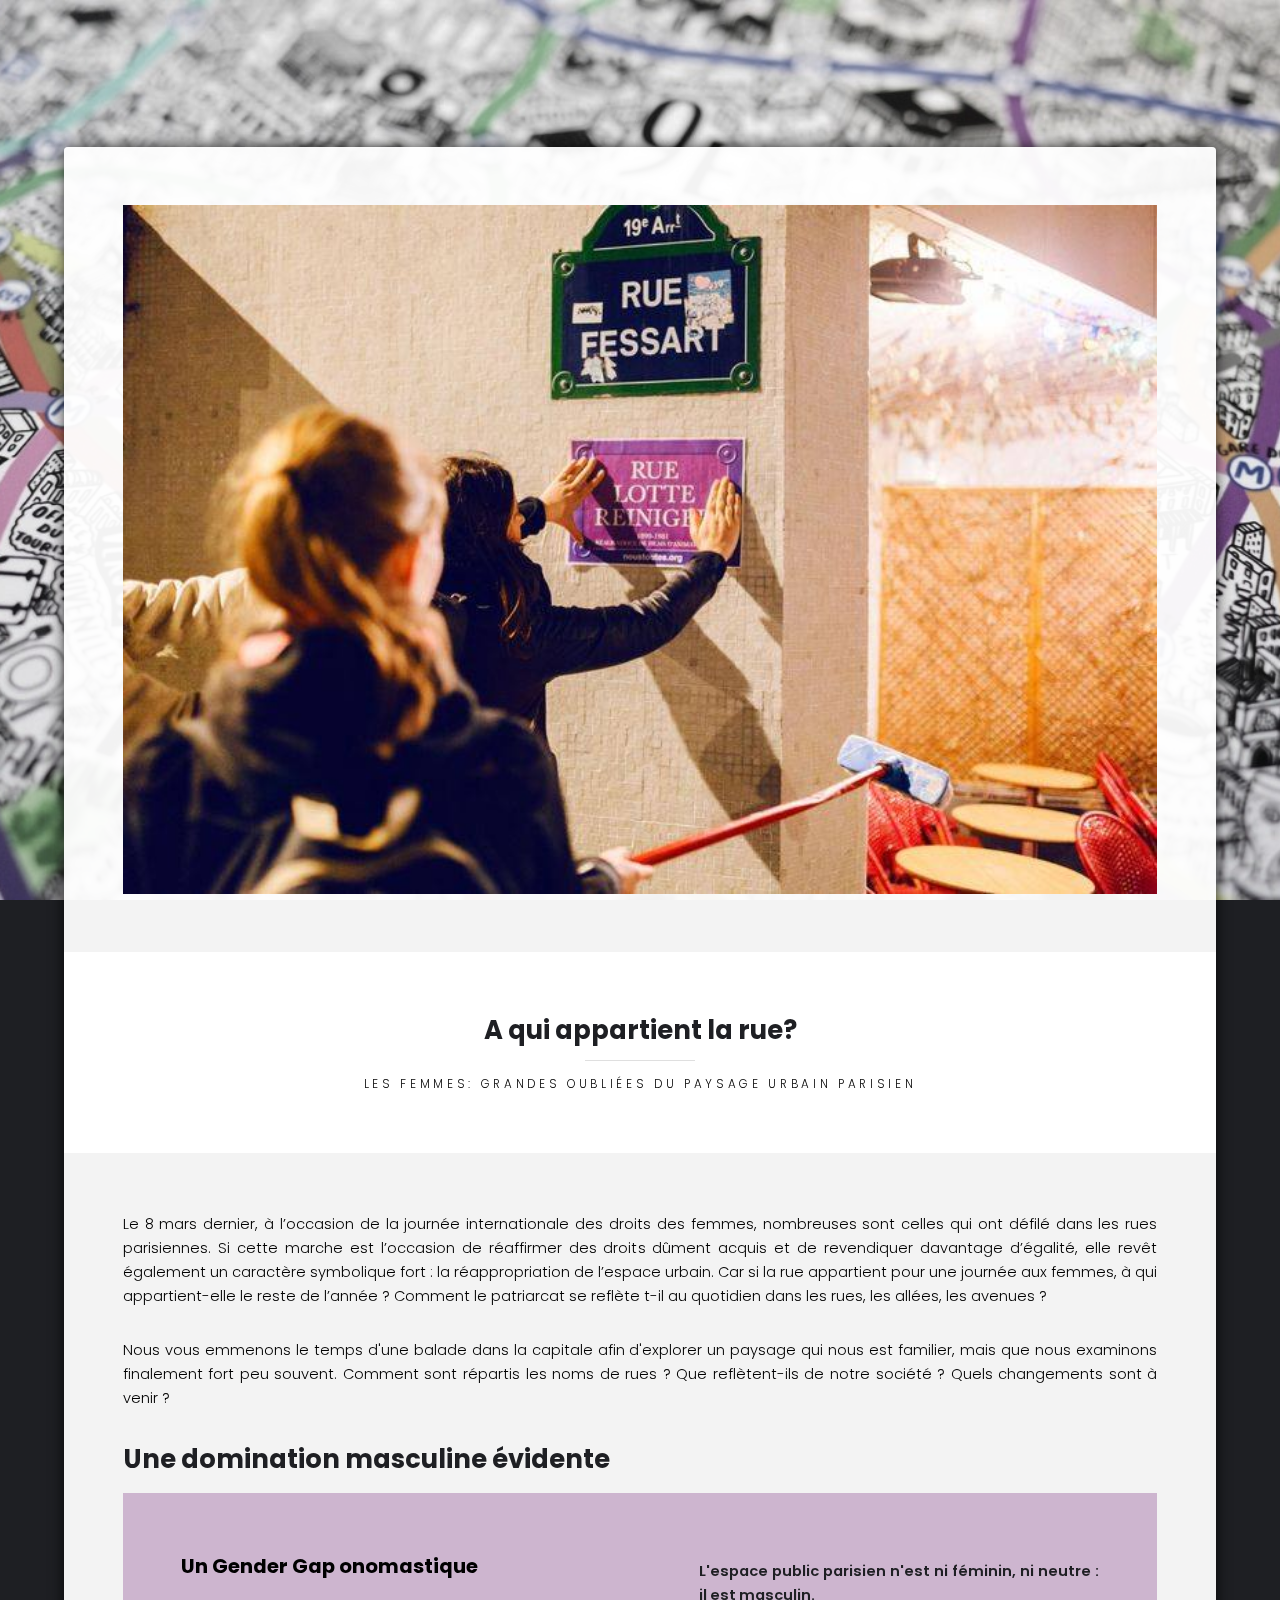
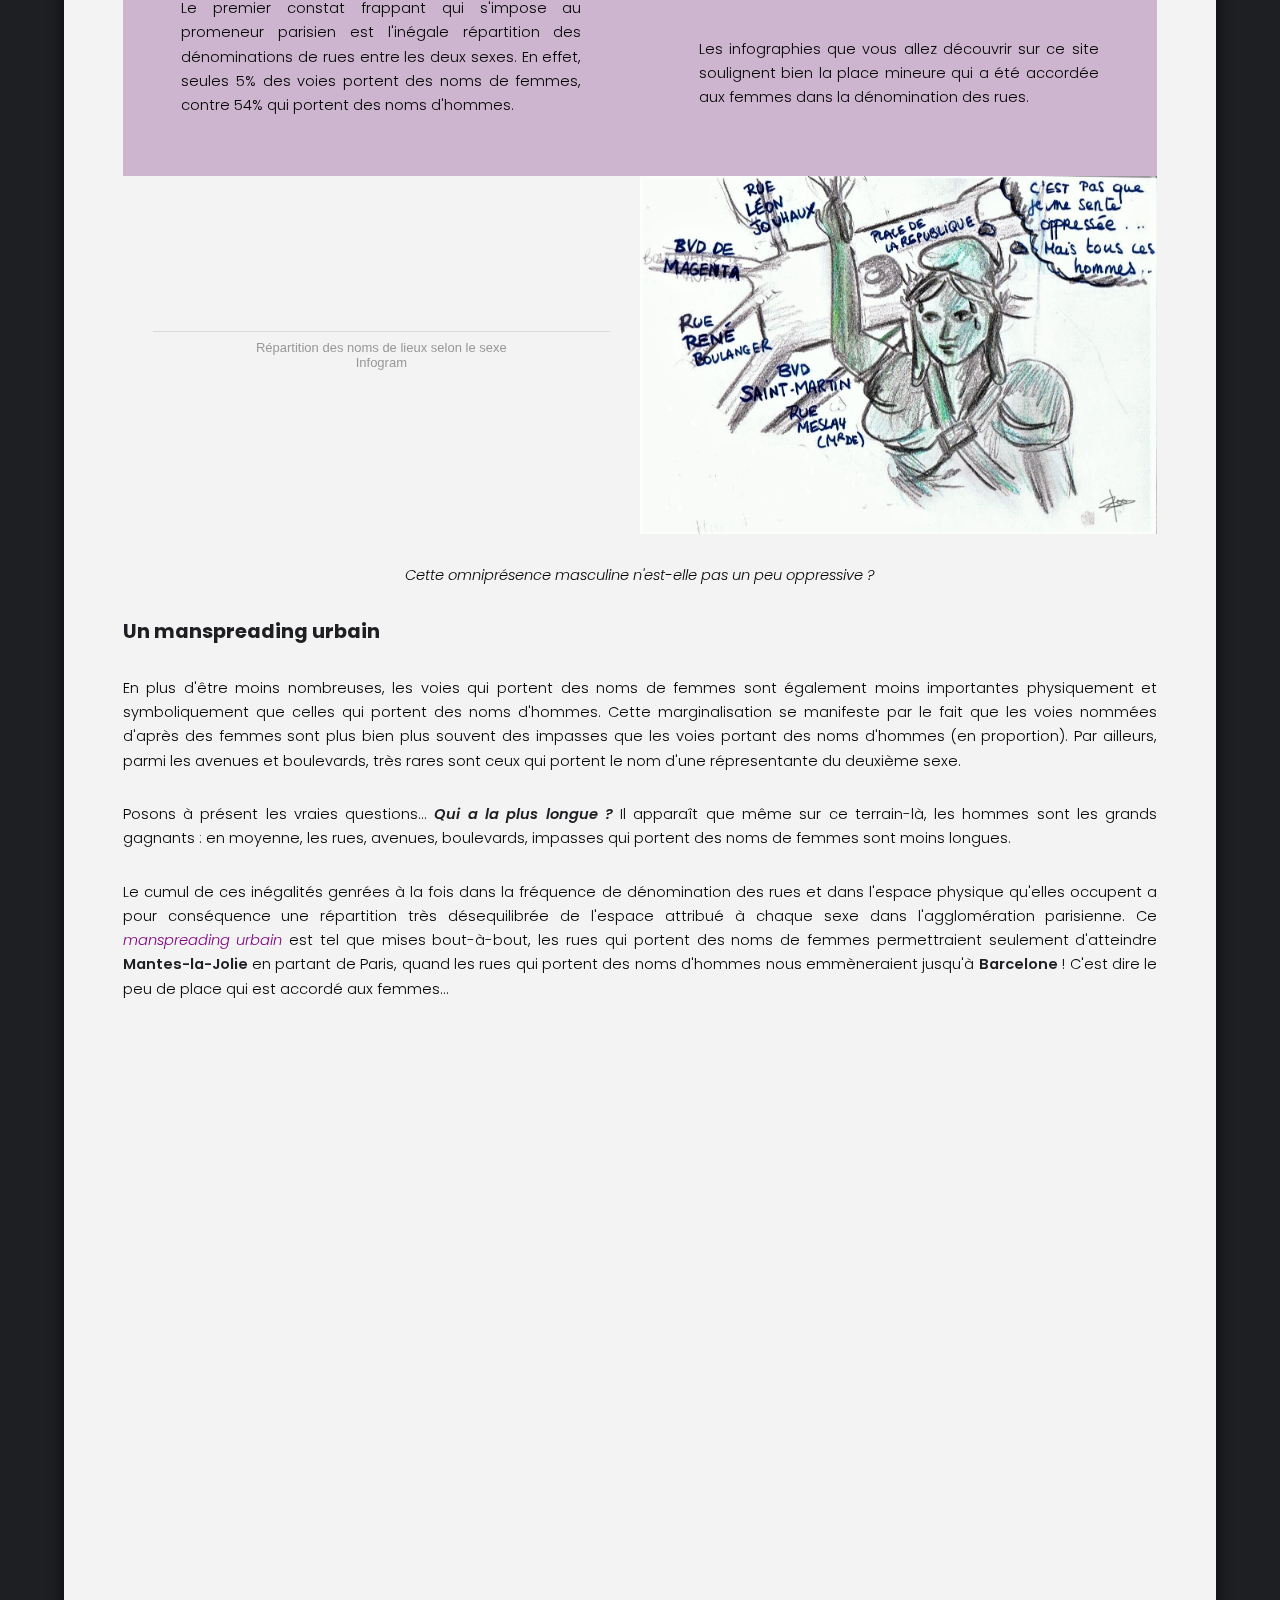
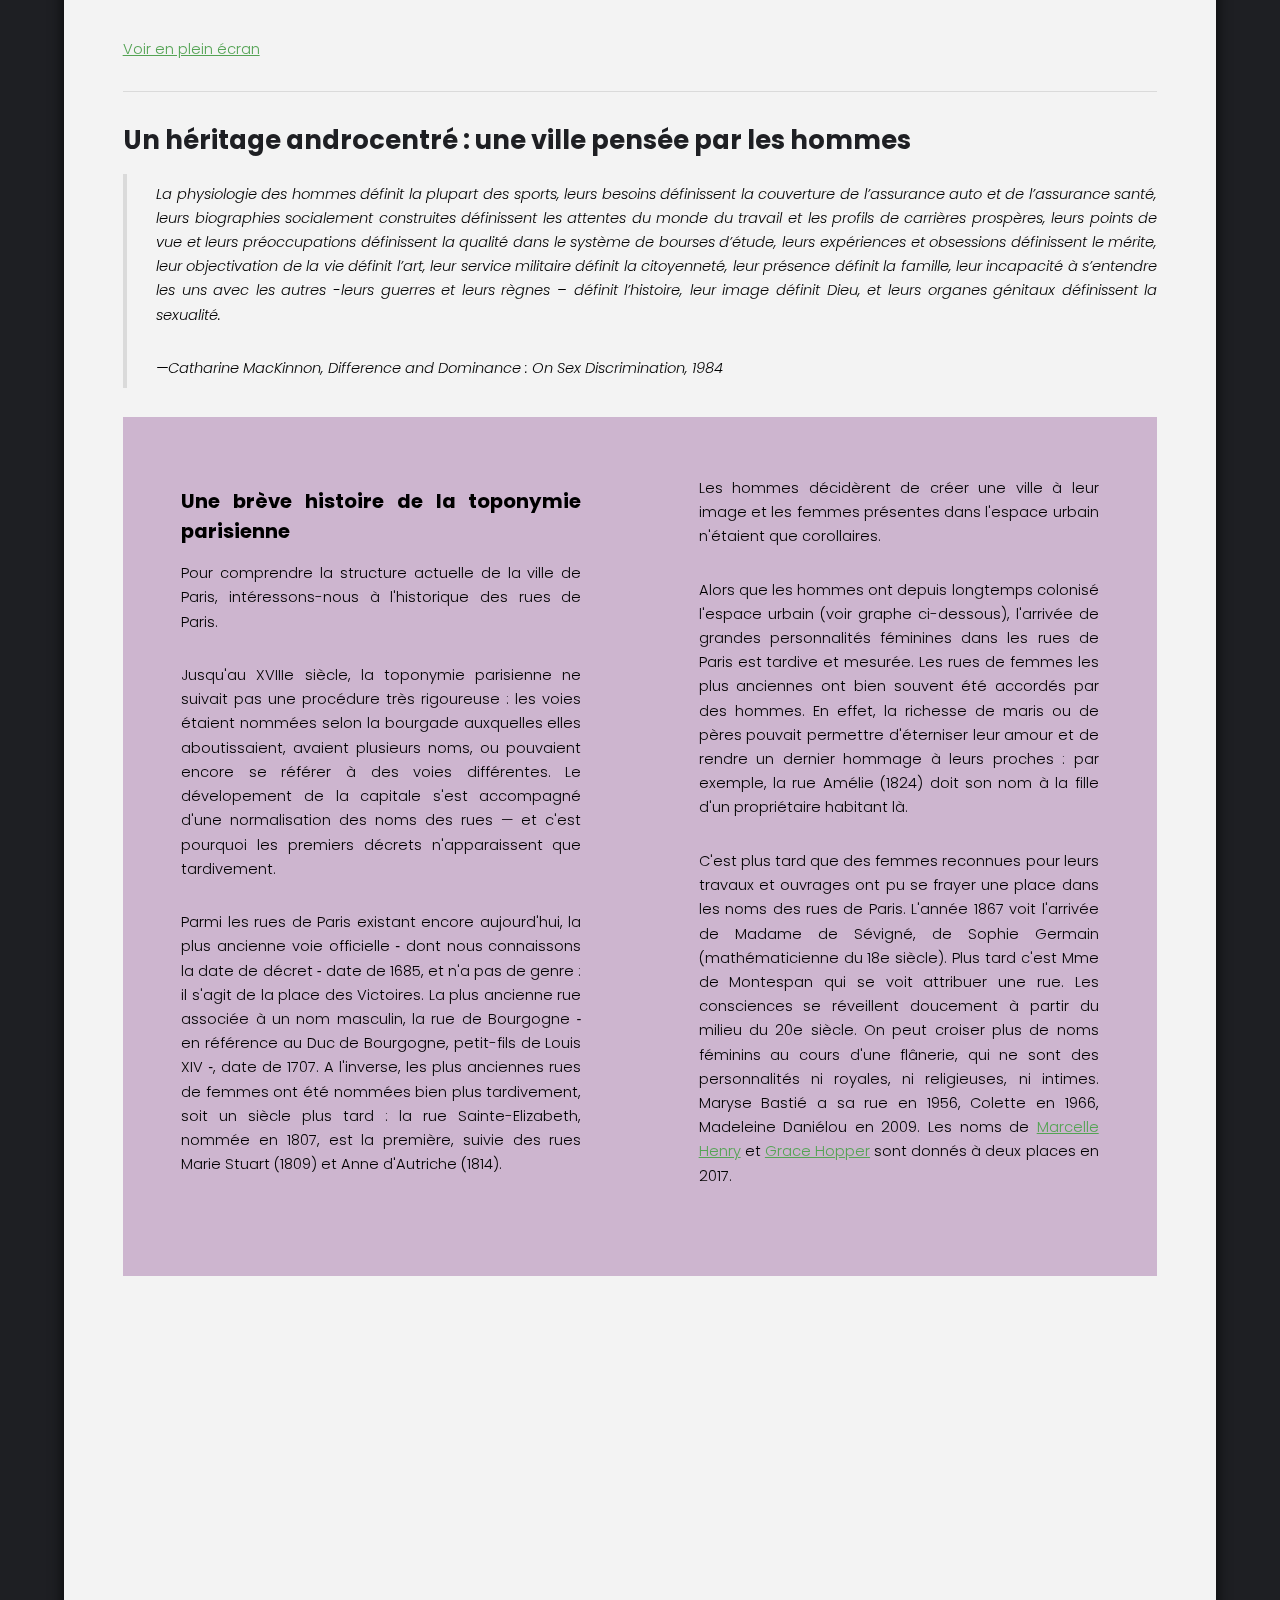
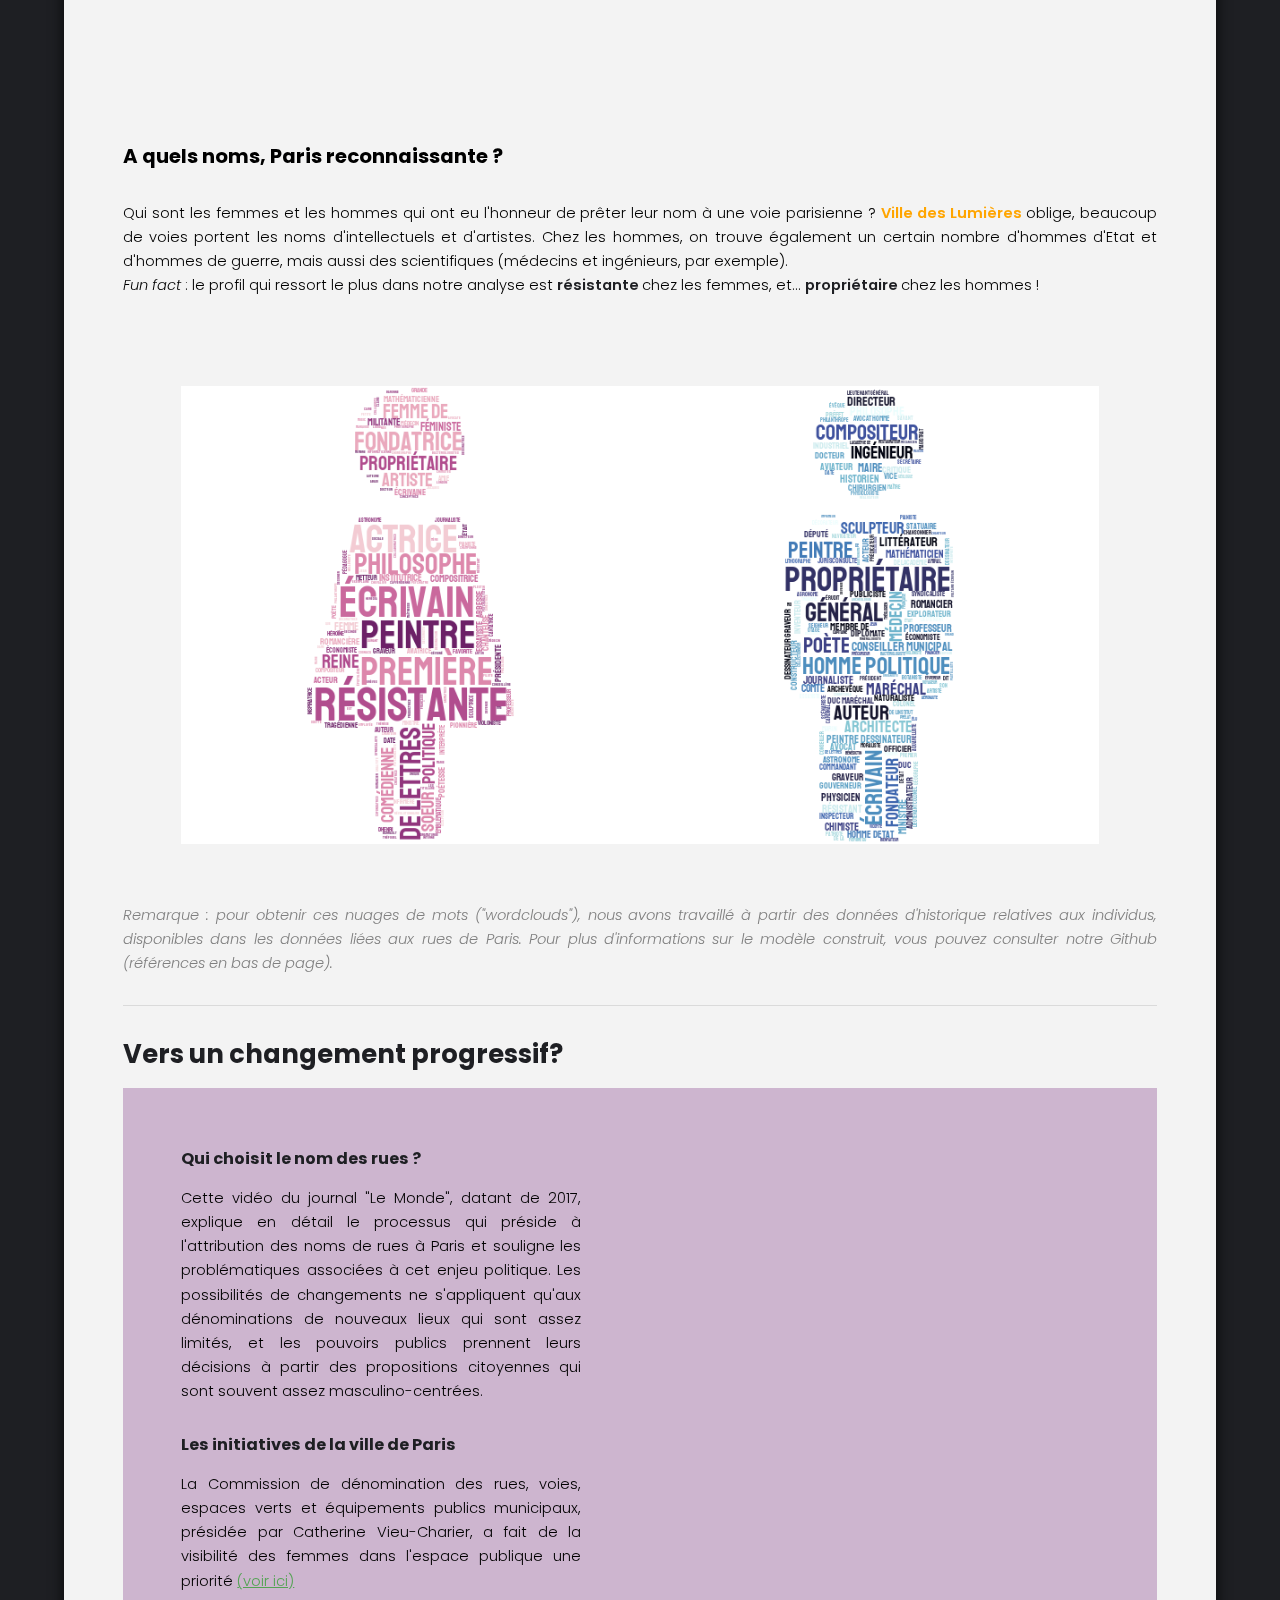
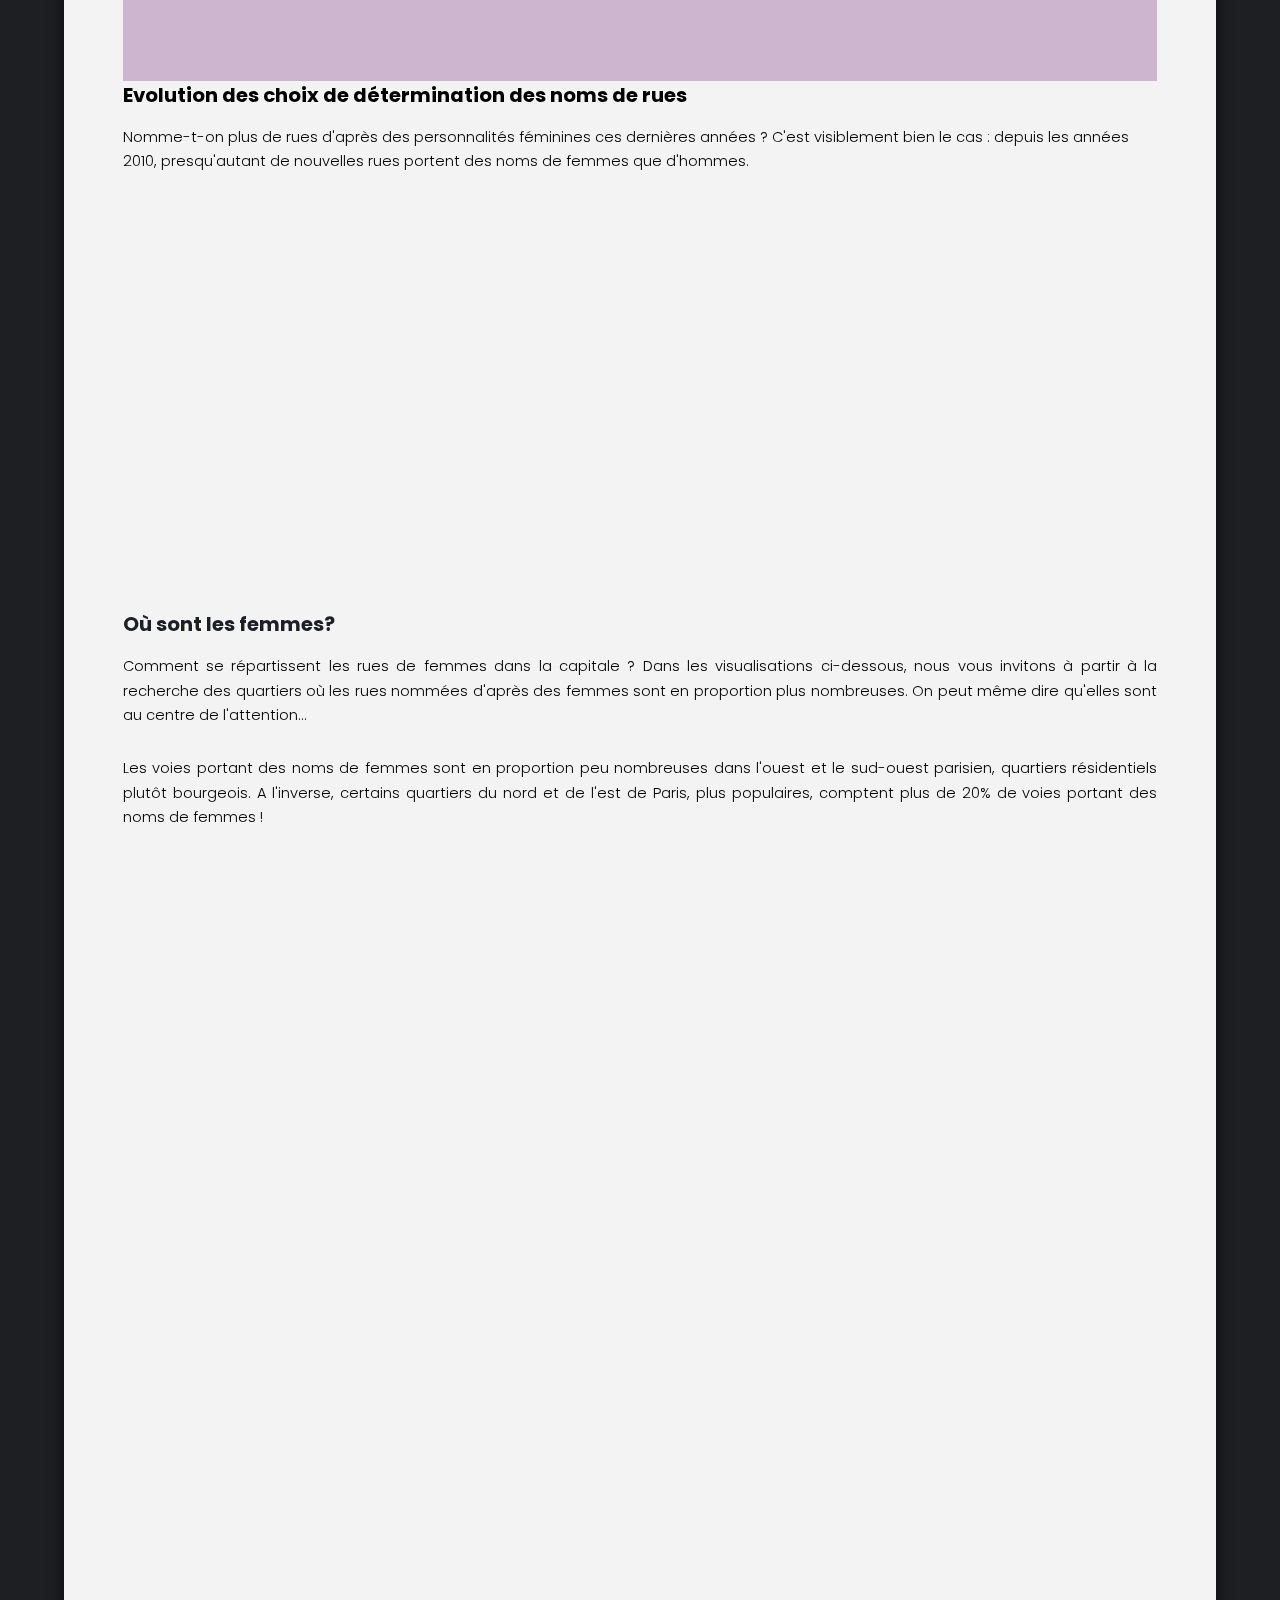
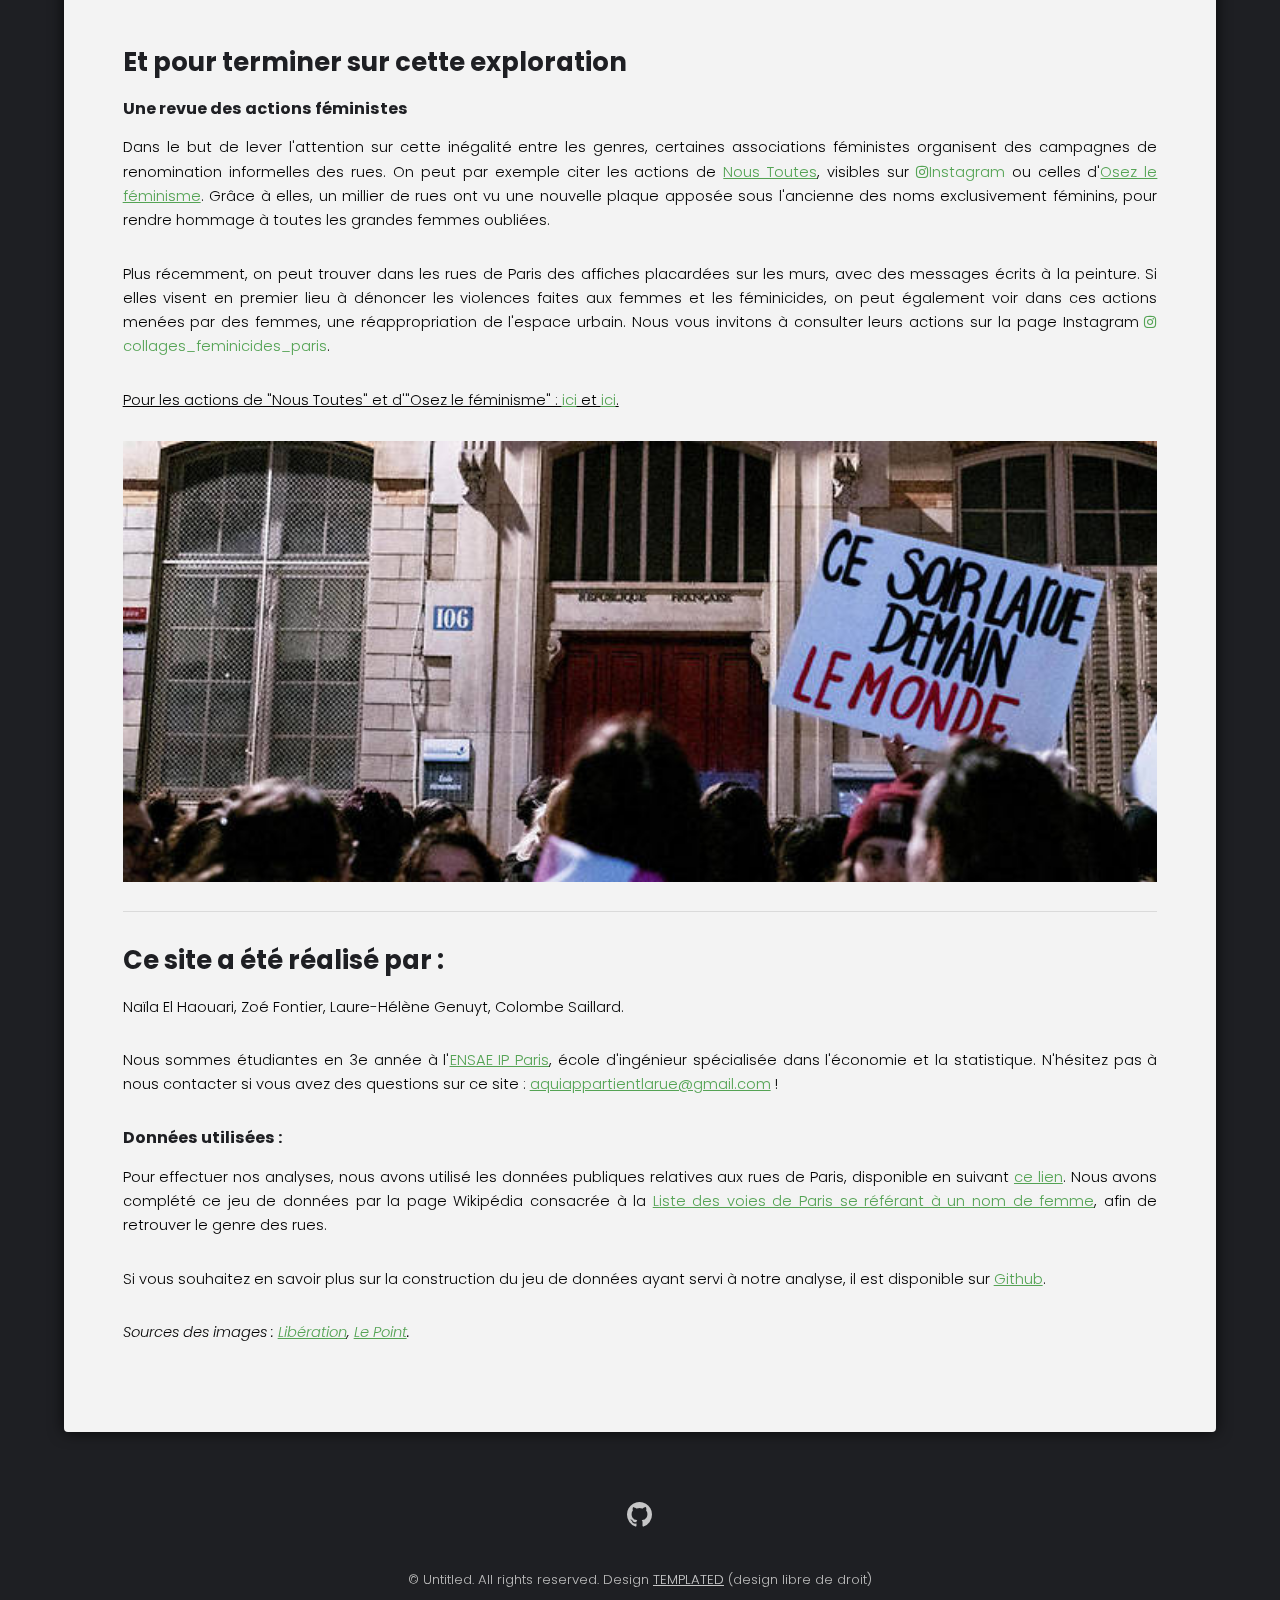
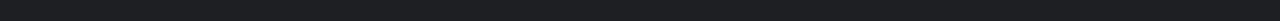
==== commit 83f5cfec: "correcting orthograph mistake" ====
--- a/index.html
+++ b/index.html
@@ -11,6 +11,16 @@
 		<meta name="viewport" content="width=device-width, initial-scale=1" />
 		<link rel="stylesheet" href="assets/css/main.css" />
 	  <script src="jquery.js"></script> 
+    <!-- Global site tag (gtag.js) - Google Analytics -->
+<script async src="https://www.googletagmanager.com/gtag/js?id=UA-163295427-1"></script>
+<script>
+  window.dataLayer = window.dataLayer || [];
+  function gtag(){dataLayer.push(arguments);}
+  gtag('js', new Date());
+
+  gtag('config', 'UA-163295427-1');
+</script>
+
     
     
 </head>
@@ -45,7 +55,7 @@
             <div class="content">
 
             <div  align="justify">	
-<p>Le 8 mars dernier, à l’occasion de la journée internationale des droits des femmes, nombreuses sont celles qui ont défilé dans les rues parisiennes. Si cette marche est l’occasion de réaffirmer des droits dument acquis et de revendiquer davantage d’égalité, elle revêt également un caractère symbolique fort : la réappropriation de l’espace urbain. Car si la rue appartient pour une journée aux femmes, à qui appartient-elle le reste de l’année ? Comment le patriarcat se reflète t-il au quotidien dans les rues, les allées, les avenues ? <p>
+<p>Le 8 mars dernier, à l’occasion de la journée internationale des droits des femmes, nombreuses sont celles qui ont défilé dans les rues parisiennes. Si cette marche est l’occasion de réaffirmer des droits dûment acquis et de revendiquer davantage d’égalité, elle revêt également un caractère symbolique fort : la réappropriation de l’espace urbain. Car si la rue appartient pour une journée aux femmes, à qui appartient-elle le reste de l’année ? Comment le patriarcat se reflète t-il au quotidien dans les rues, les allées, les avenues ? <p>
   
               <p>Nous vous emmenons le temps d'une balade dans la capitale afin d'explorer un paysage qui nous est familier, mais que nous examinons finalement fort peu souvent. Comment sont répartis les noms de rues ? Que reflètent-ils de notre société ? Quels changements sont à venir ? </p>
 
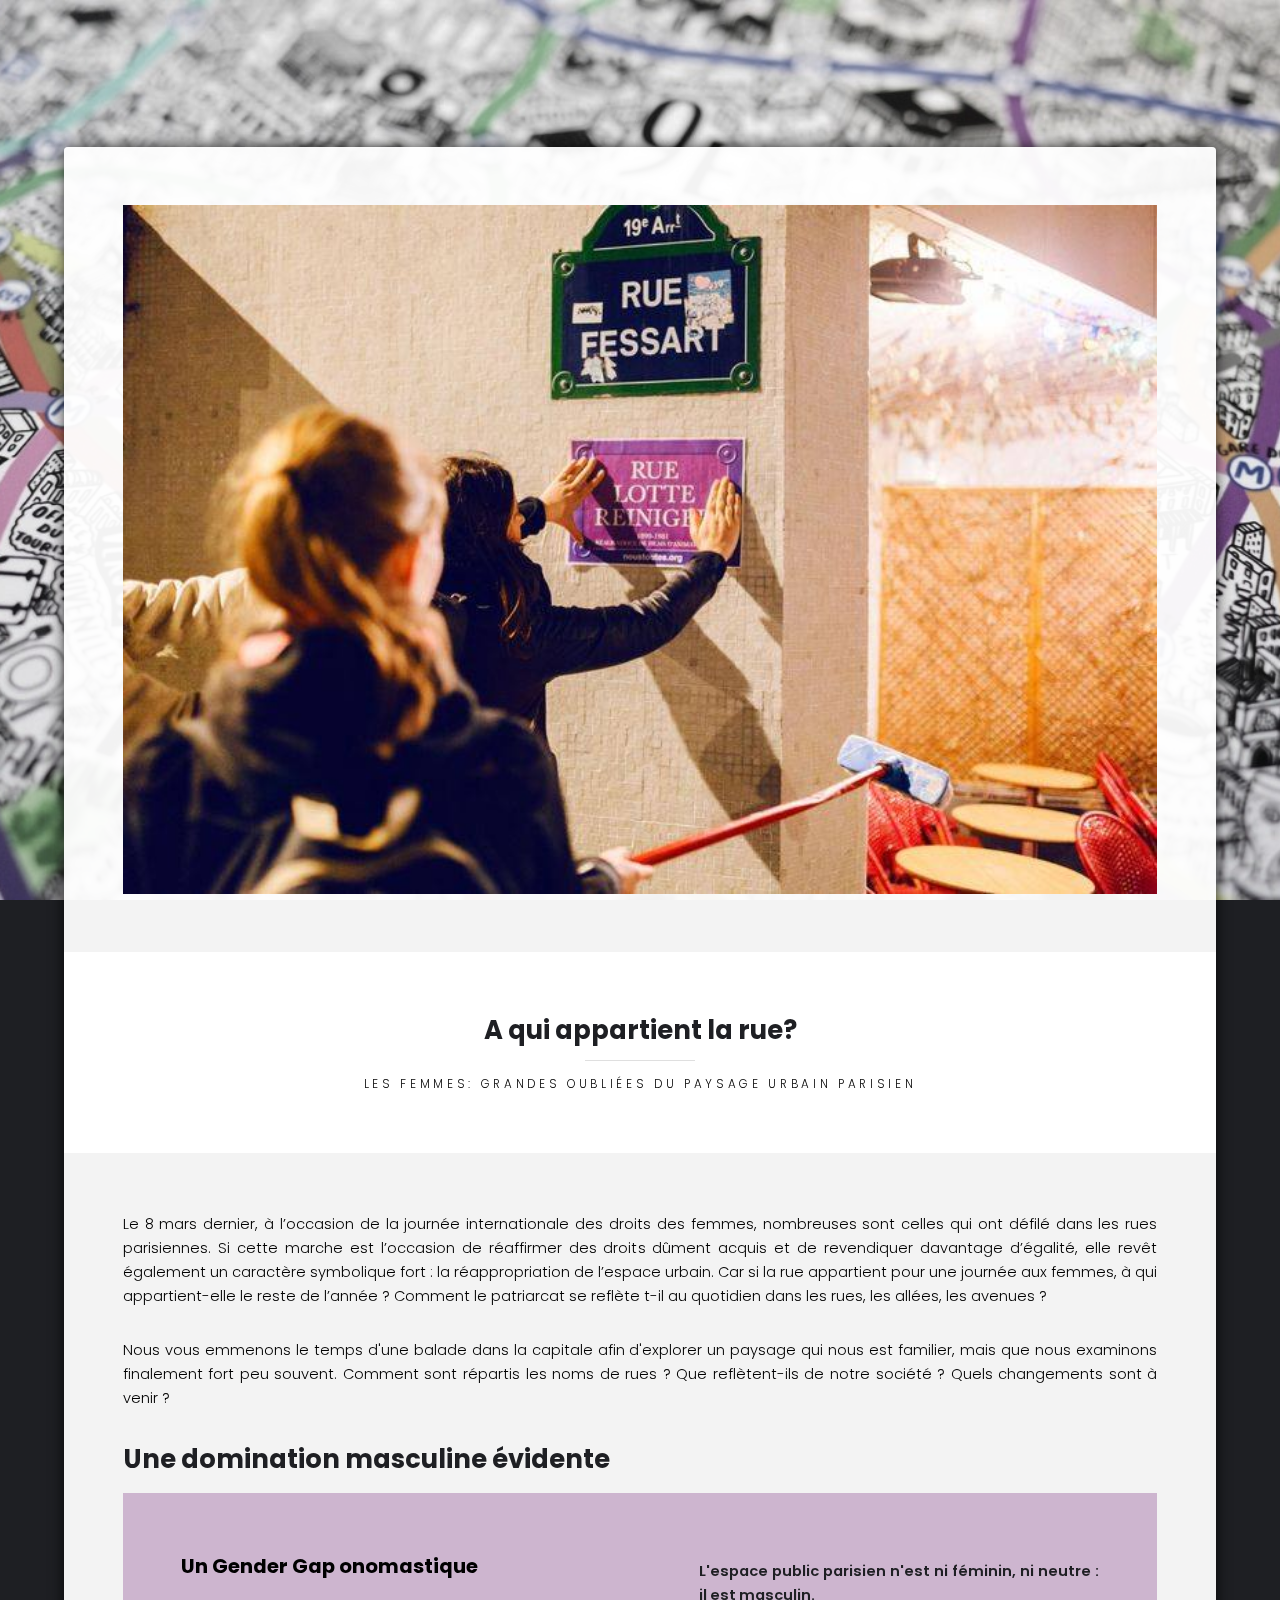
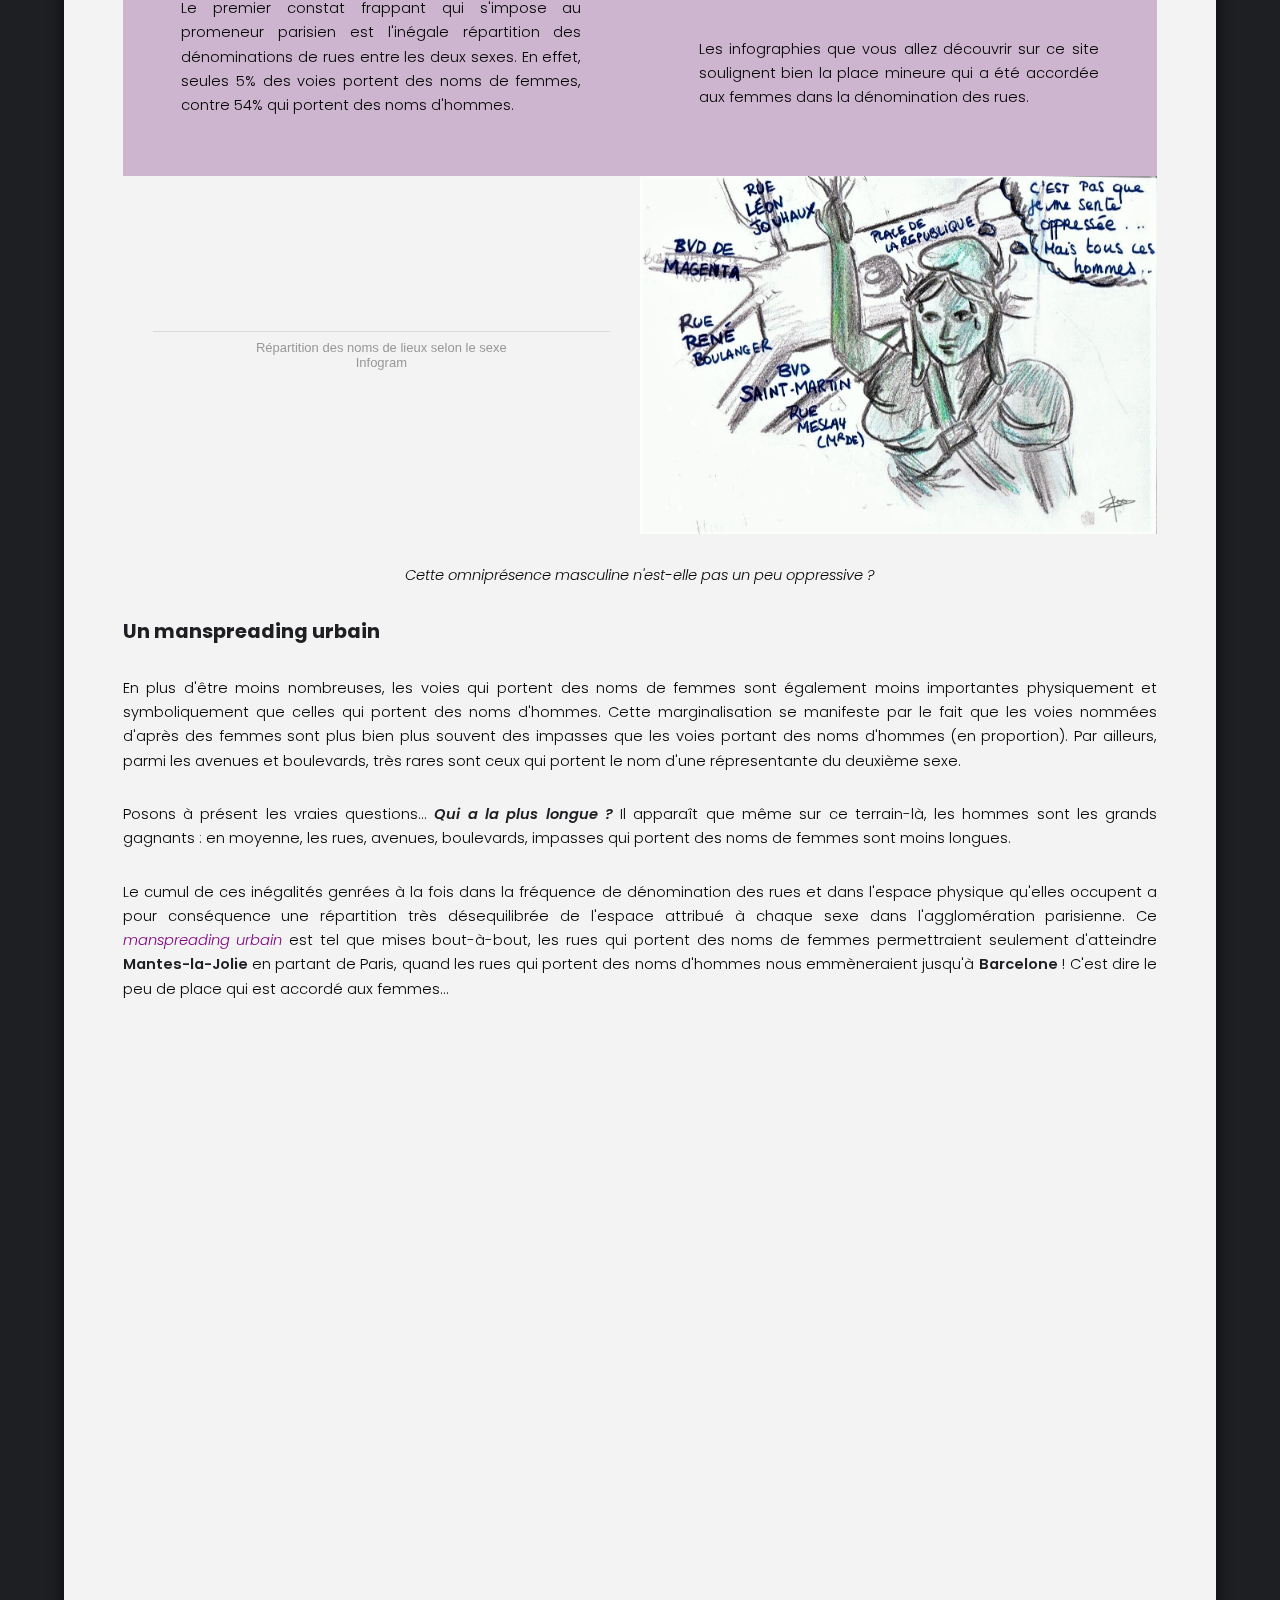
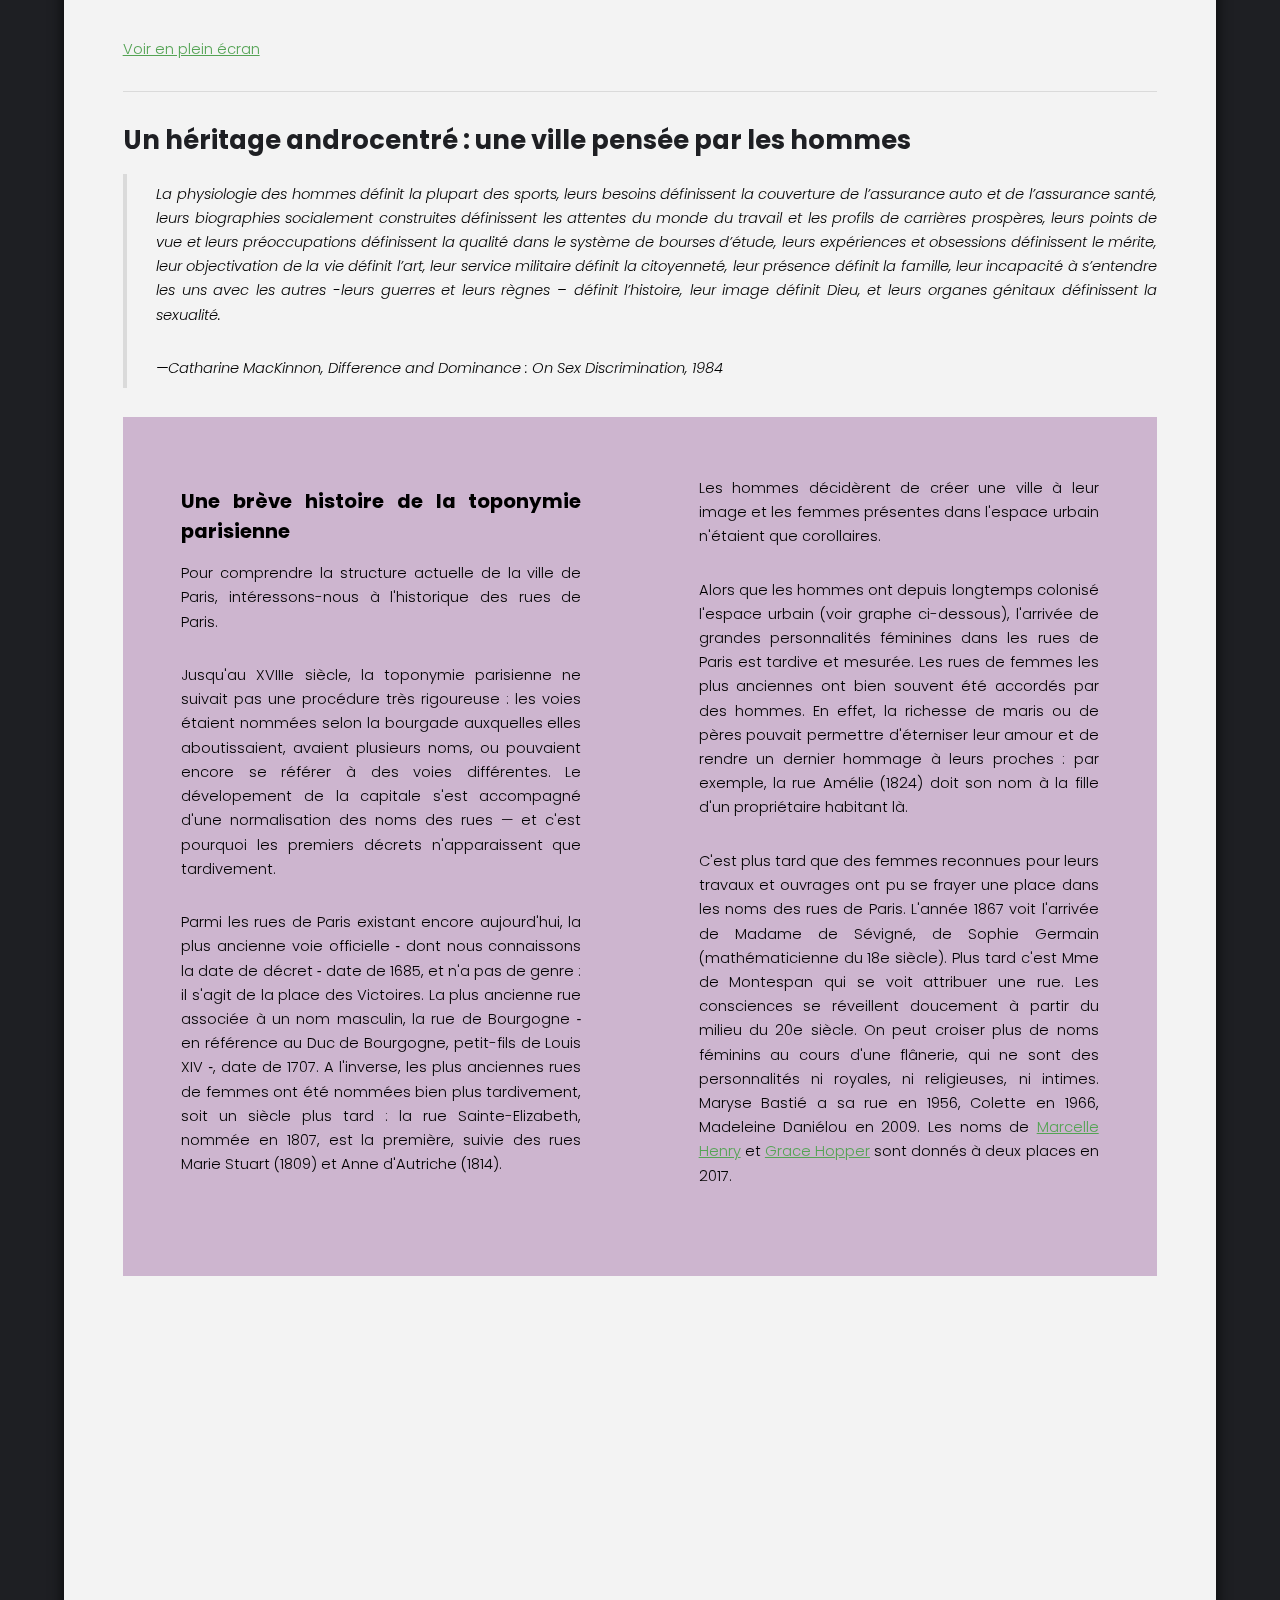
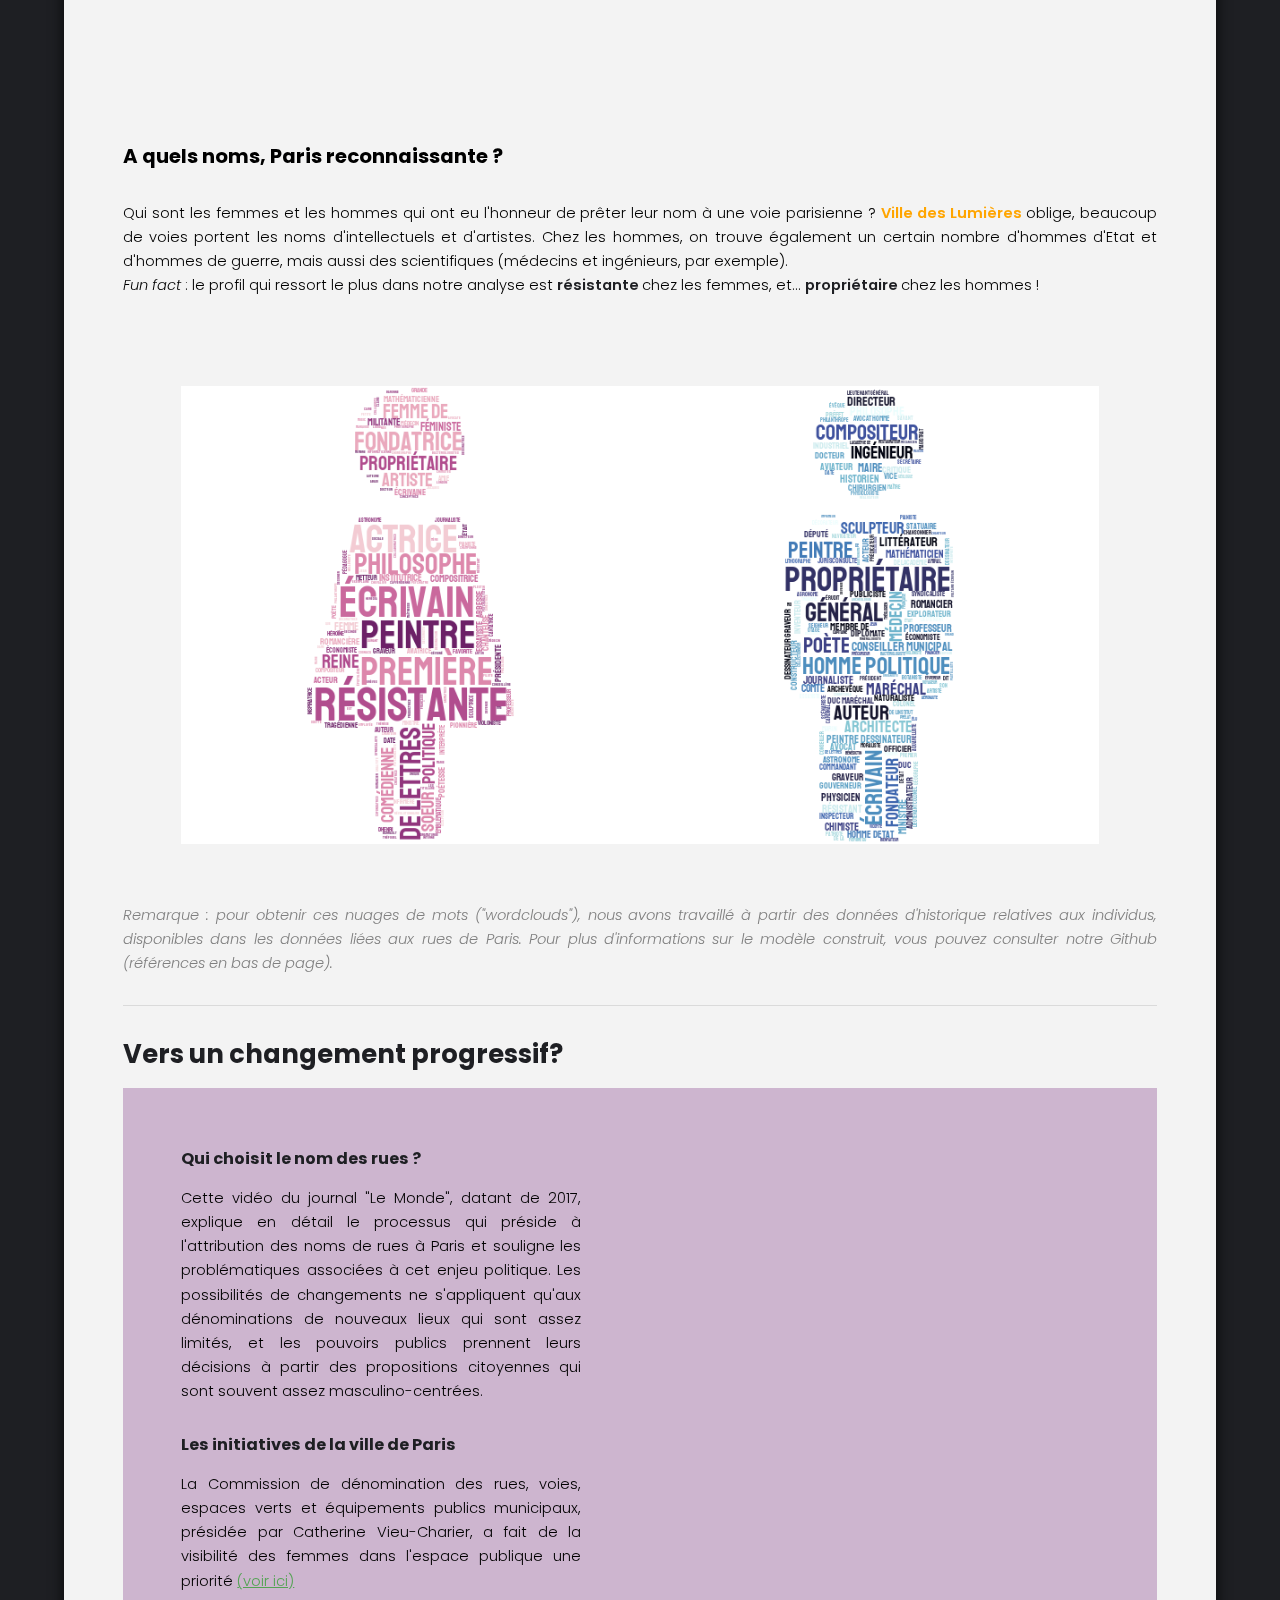
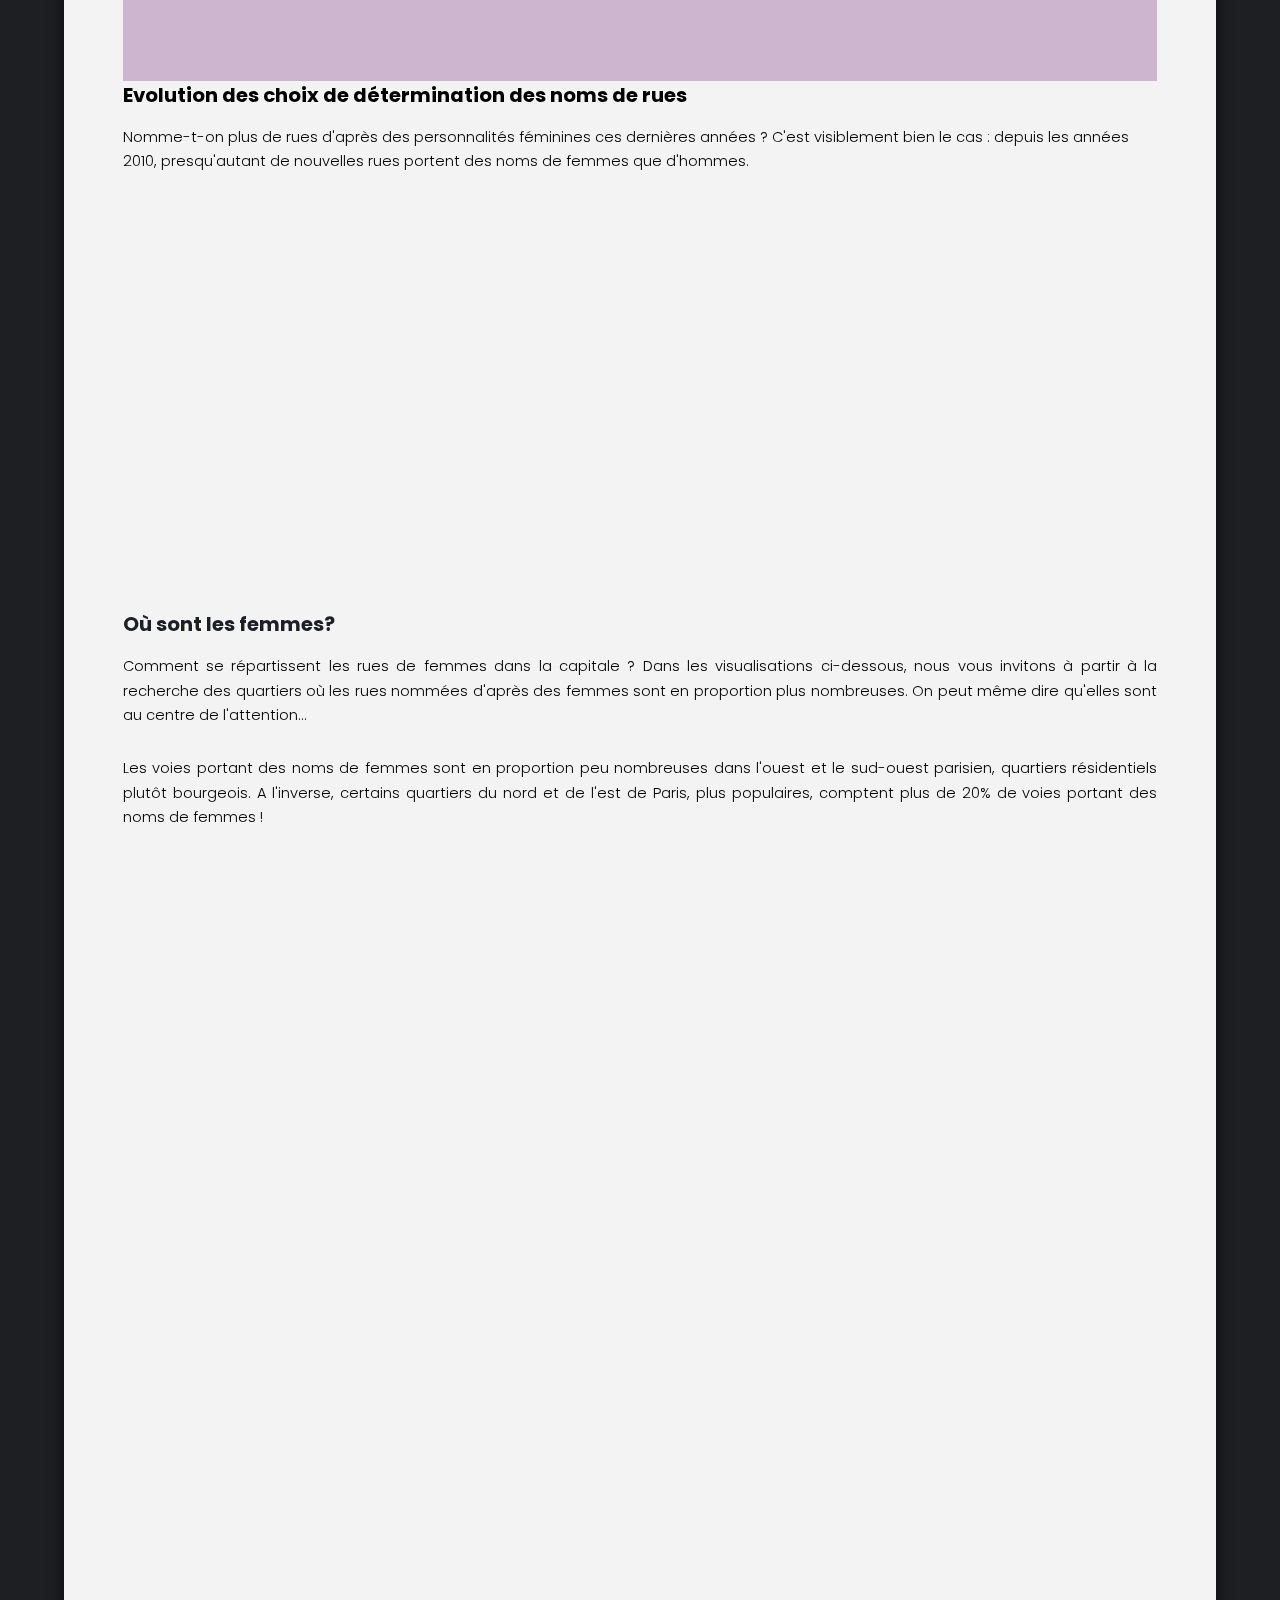
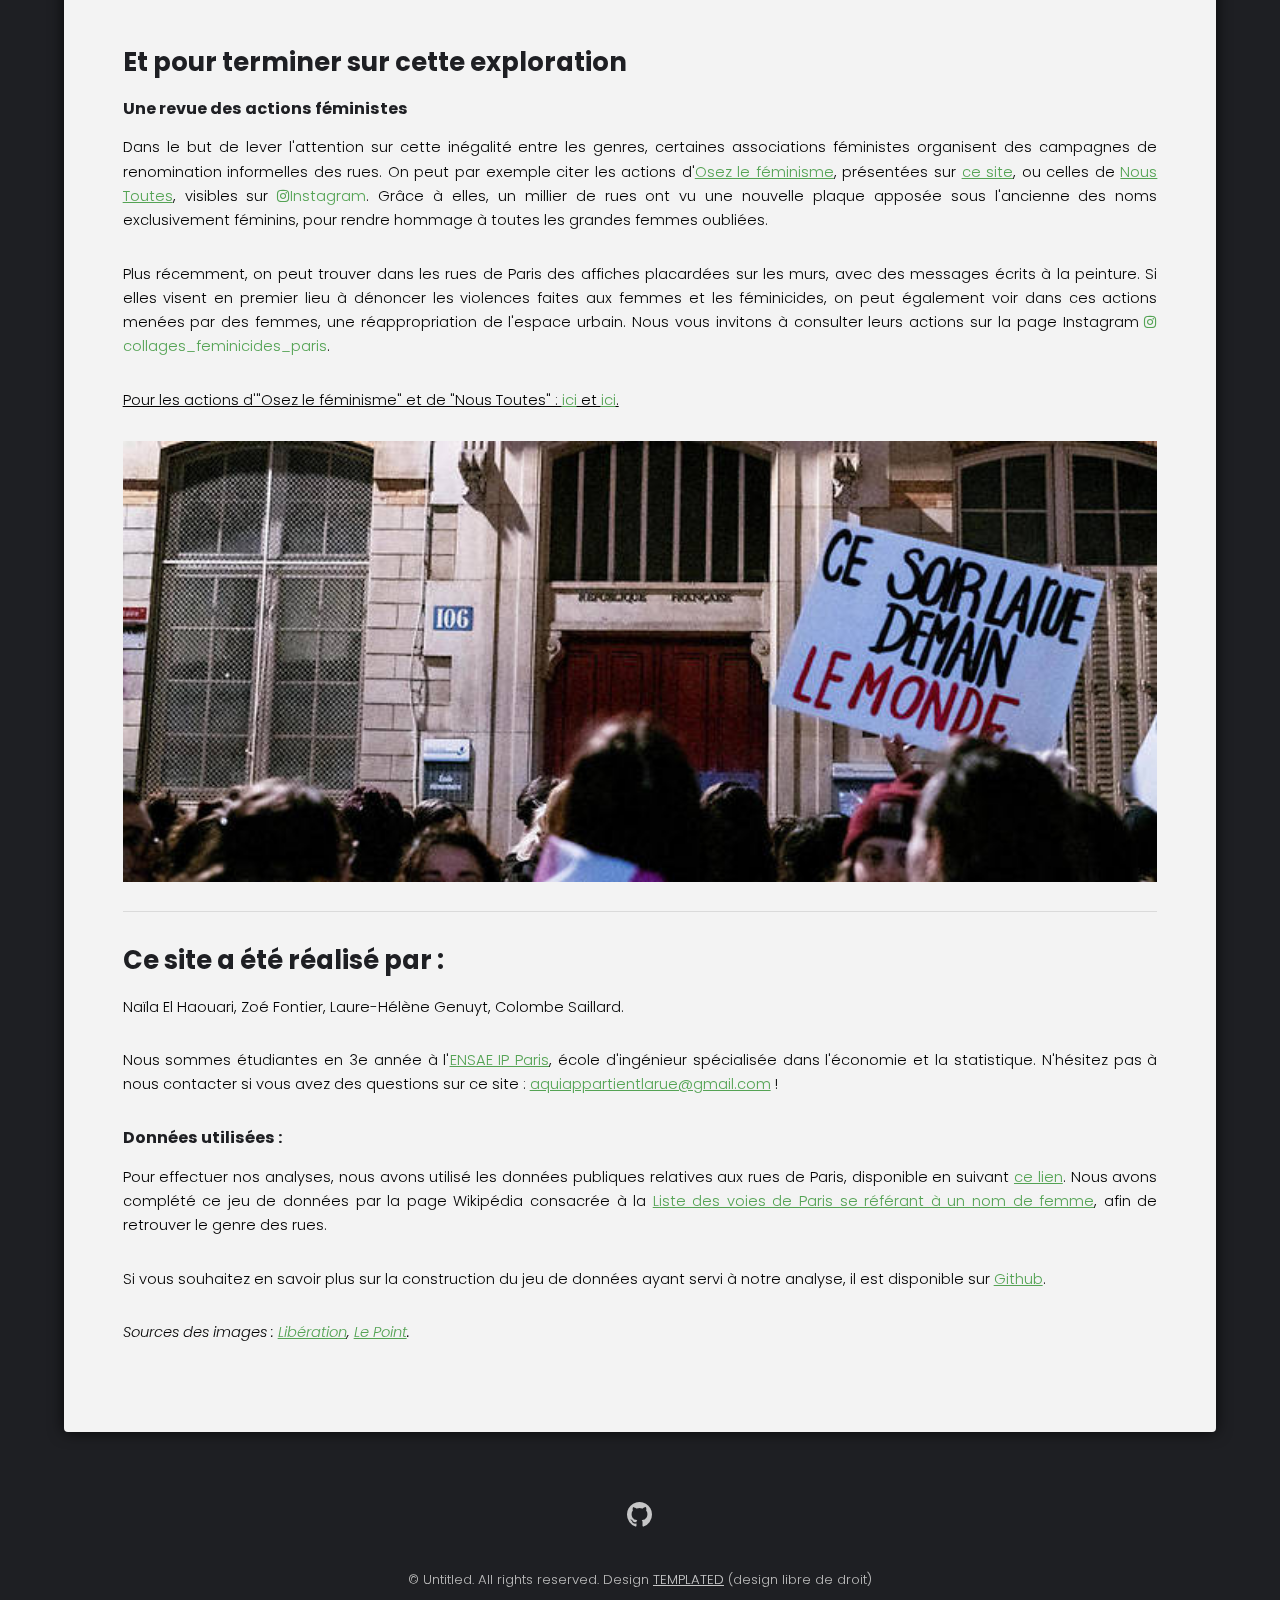
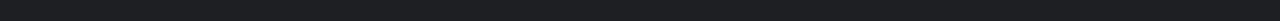
==== commit f7b0fc59: "correct feminist associations" ====
--- a/index.html
+++ b/index.html
@@ -282,11 +282,13 @@
             <h4> Une revue des actions féministes </h4>
             
             <div align="justify">
-            <p> <font color="black" > Dans le but de lever l'attention sur cette inégalité entre les genres, certaines associations féministes organisent des campagnes de renomination informelles des rues. On peut par exemple citer les actions de <a href="https://www.nous-toutes.com/">Nous Toutes</a>, visibles sur <a href="https://www.instagram.com/noustoutesorg/" class="icon fa-instagram">Instagram<span class="label">Instagram</span></a> ou celles d'<a href="http://osezlefeminisme.fr/">Osez le féminisme</a>. Grâce à elles, un millier de rues ont vu une nouvelle plaque apposée sous l'ancienne des noms exclusivement féminins, pour rendre hommage à toutes les grandes femmes oubliées.
+            <p> <font color="black" > Dans le but de lever l'attention sur cette inégalité entre les genres, certaines associations féministes organisent des campagnes de renomination informelles des rues. On peut par exemple citer les actions d'<a href="http://osezlefeminisme.fr/">Osez le féminisme</a>, présentées sur <a href="http://femicite.olf.site/">ce site</a>, ou celles de <a href="https://www.nous-toutes.com/">Nous Toutes</a>, visibles sur <a href="https://www.instagram.com/noustoutesorg/" class="icon fa-instagram">Instagram<span class="label">Instagram</span></a>. Grâce à elles, un millier de rues ont vu une nouvelle plaque apposée sous l'ancienne des noms exclusivement féminins, pour rendre hommage à toutes les grandes femmes oubliées.
+
+
             <p>Plus récemment, on peut trouver dans les rues de Paris des affiches placardées sur les murs, avec des messages écrits à la peinture. Si elles visent en premier lieu à dénoncer les violences faites aux femmes et les féminicides, on peut également voir dans ces actions menées par des femmes, une réappropriation de l'espace urbain. Nous vous invitons à consulter leurs actions sur la page Instagram <a href="https://www.instagram.com/collages_feminicides_paris/" class="icon fa-instagram"> collages_feminicides_paris<span class="label">Instagram</span></a>.
                   </p>
               
-              <p><font color="black"> <u>Pour les actions de "Nous Toutes" et d'"Osez le féminisme" : <a href="https://www.nouvelobs.com/societe/droits-des-femmes/20190308.OBS1413/a-paris-nous-toutes-rebaptise-1-400-rues-avec-des-noms-de-femmes.html" > ici</a> et <a href="https://www.lepoint.fr/societe/osez-le-feminisme-rebaptise-les-rues-de-paris-26-08-2015-1959425_23.php"> ici</a>. </u></p>
+              <p><font color="black"> <u>Pour les actions d'"Osez le féminisme" et de "Nous Toutes" : <a href="https://www.lepoint.fr/societe/osez-le-feminisme-rebaptise-les-rues-de-paris-26-08-2015-1959425_23.php"> ici</a> et <a href="https://www.nouvelobs.com/societe/droits-des-femmes/20190308.OBS1413/a-paris-nous-toutes-rebaptise-1-400-rues-avec-des-noms-de-femmes.html" > ici</a>. </u></p>
               </div>
 
 
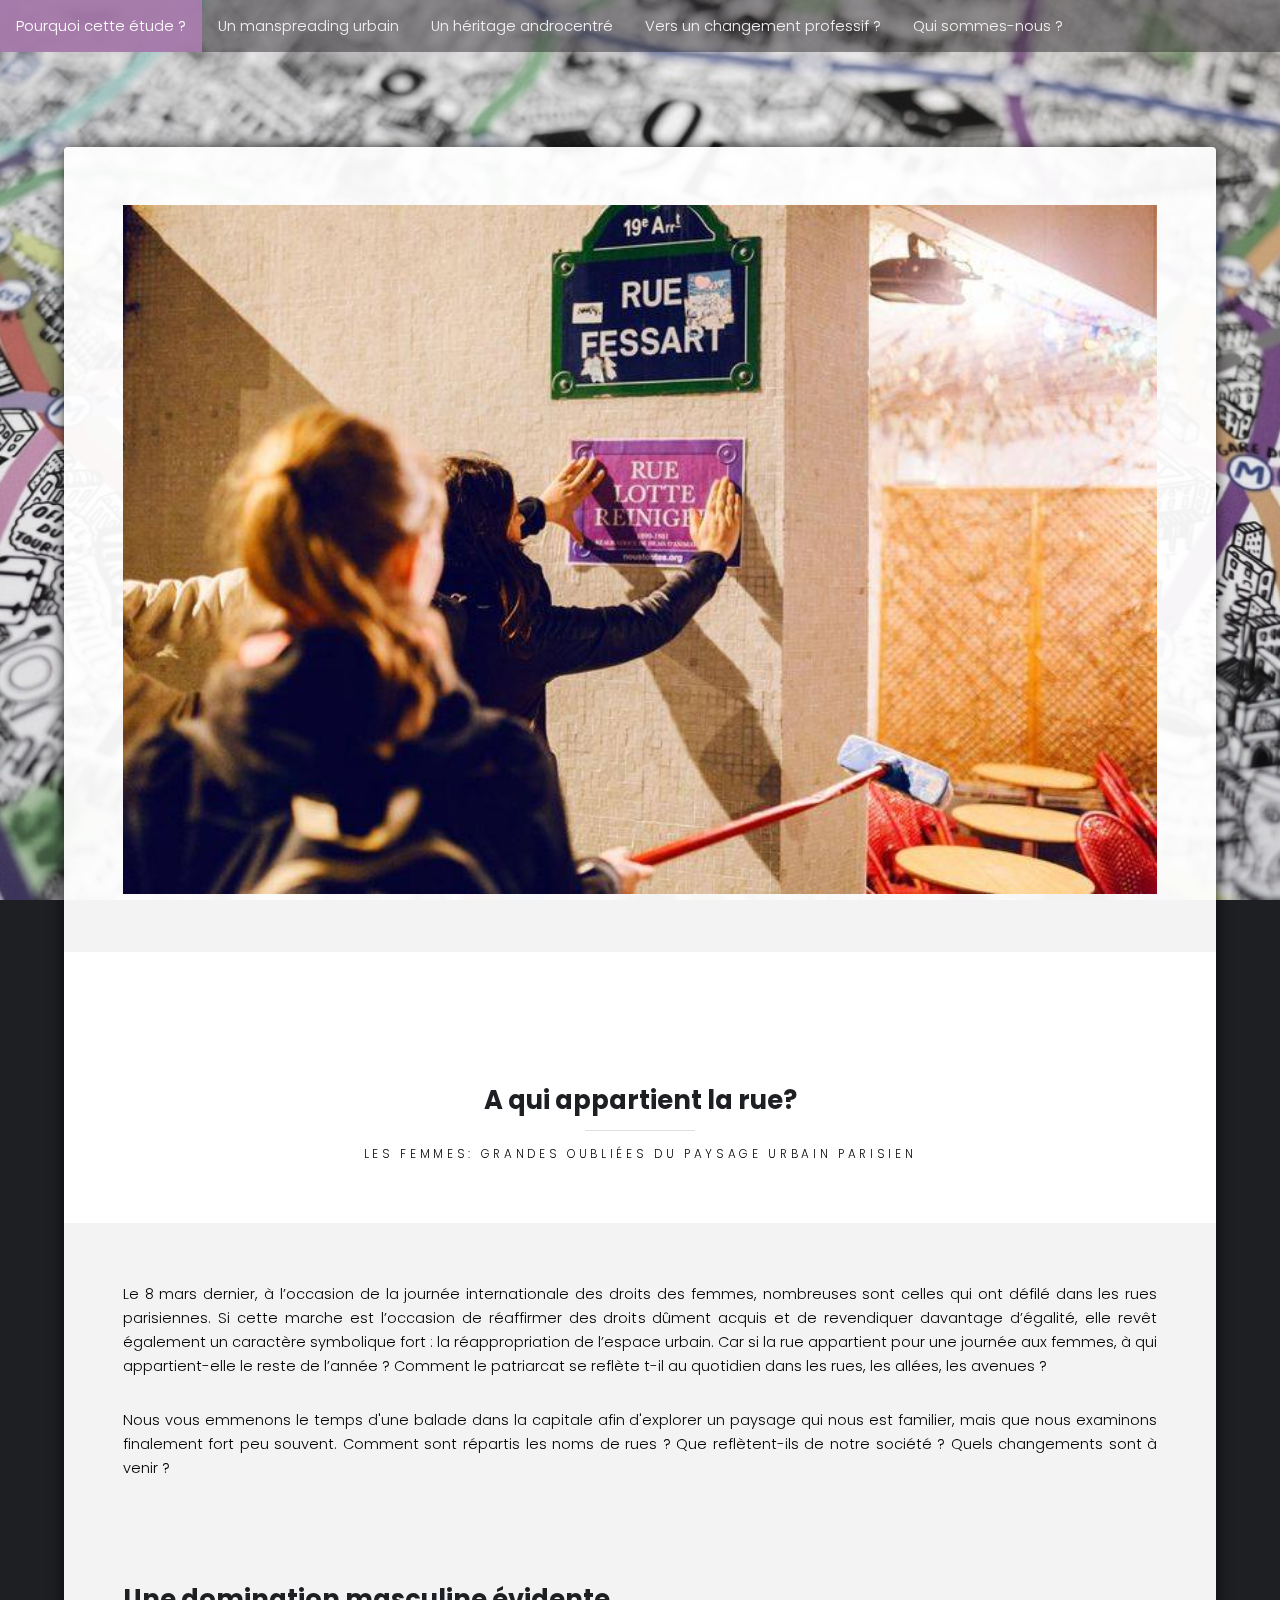
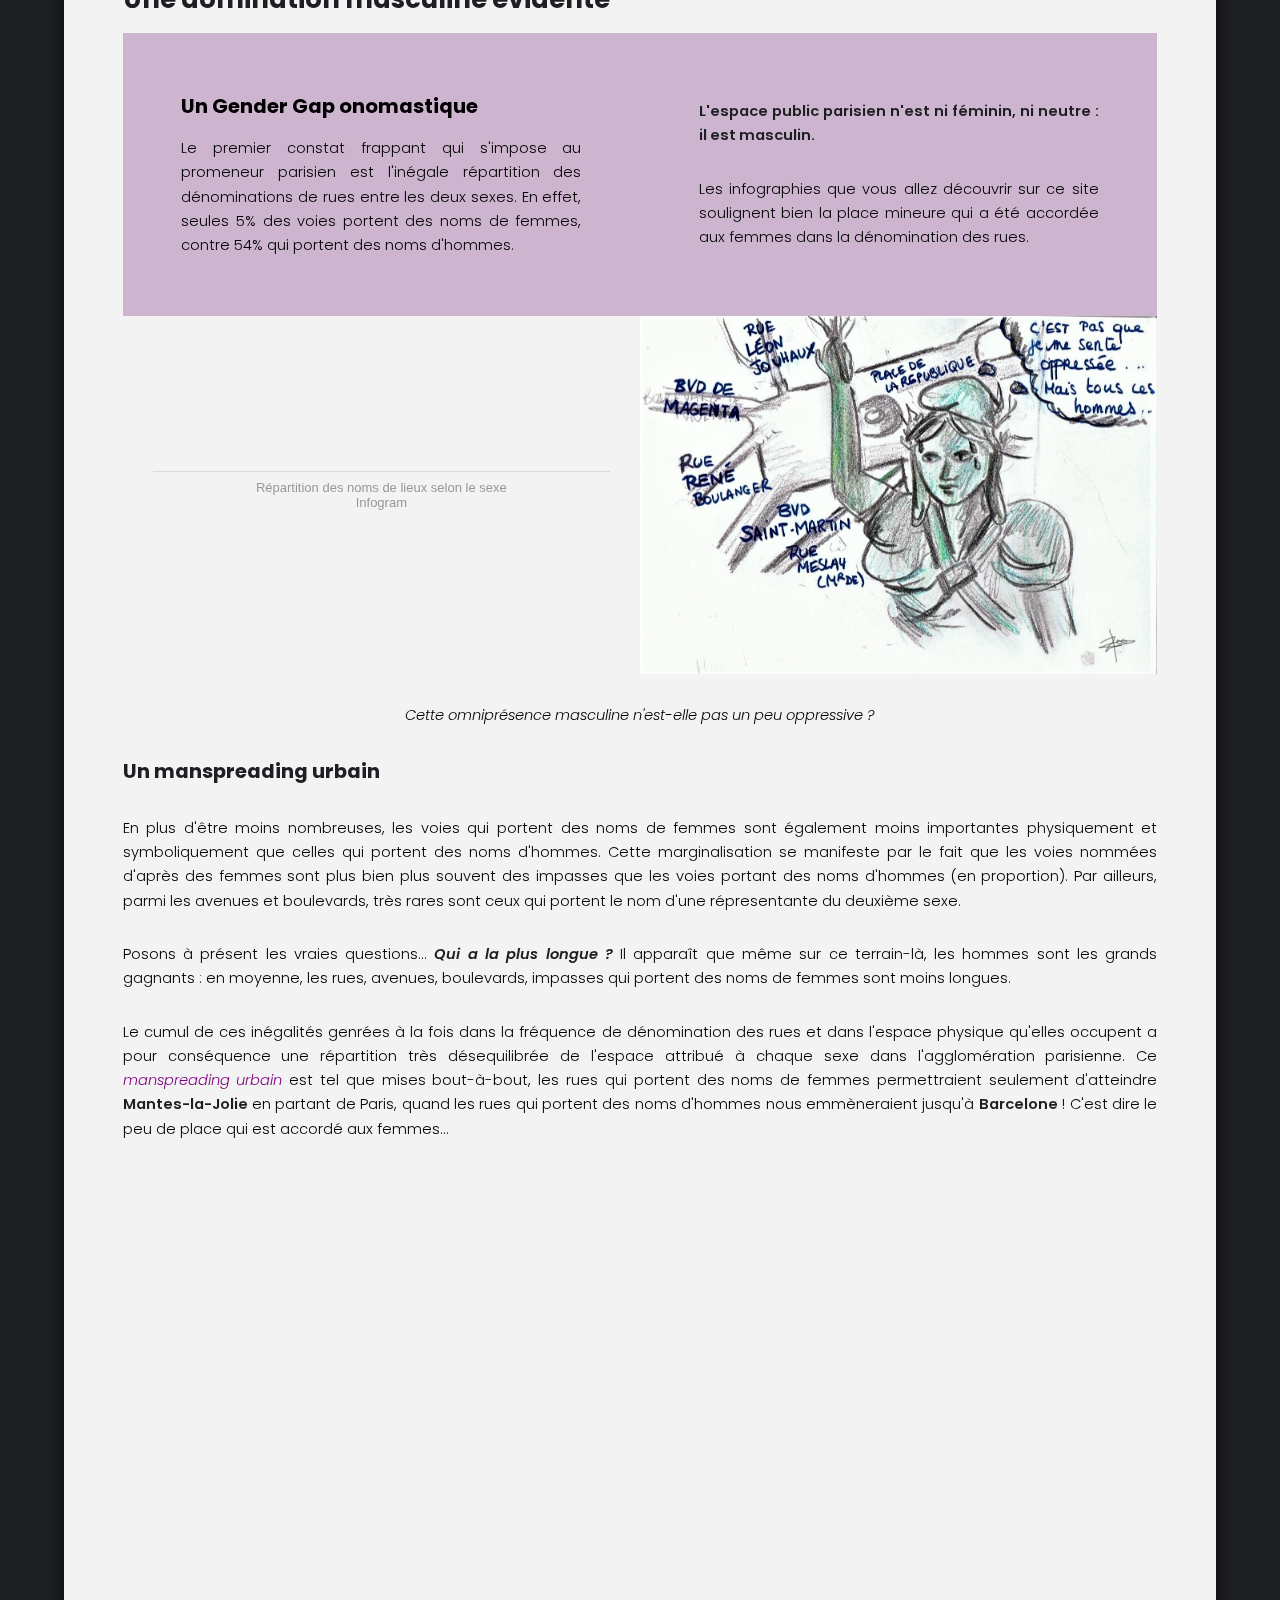
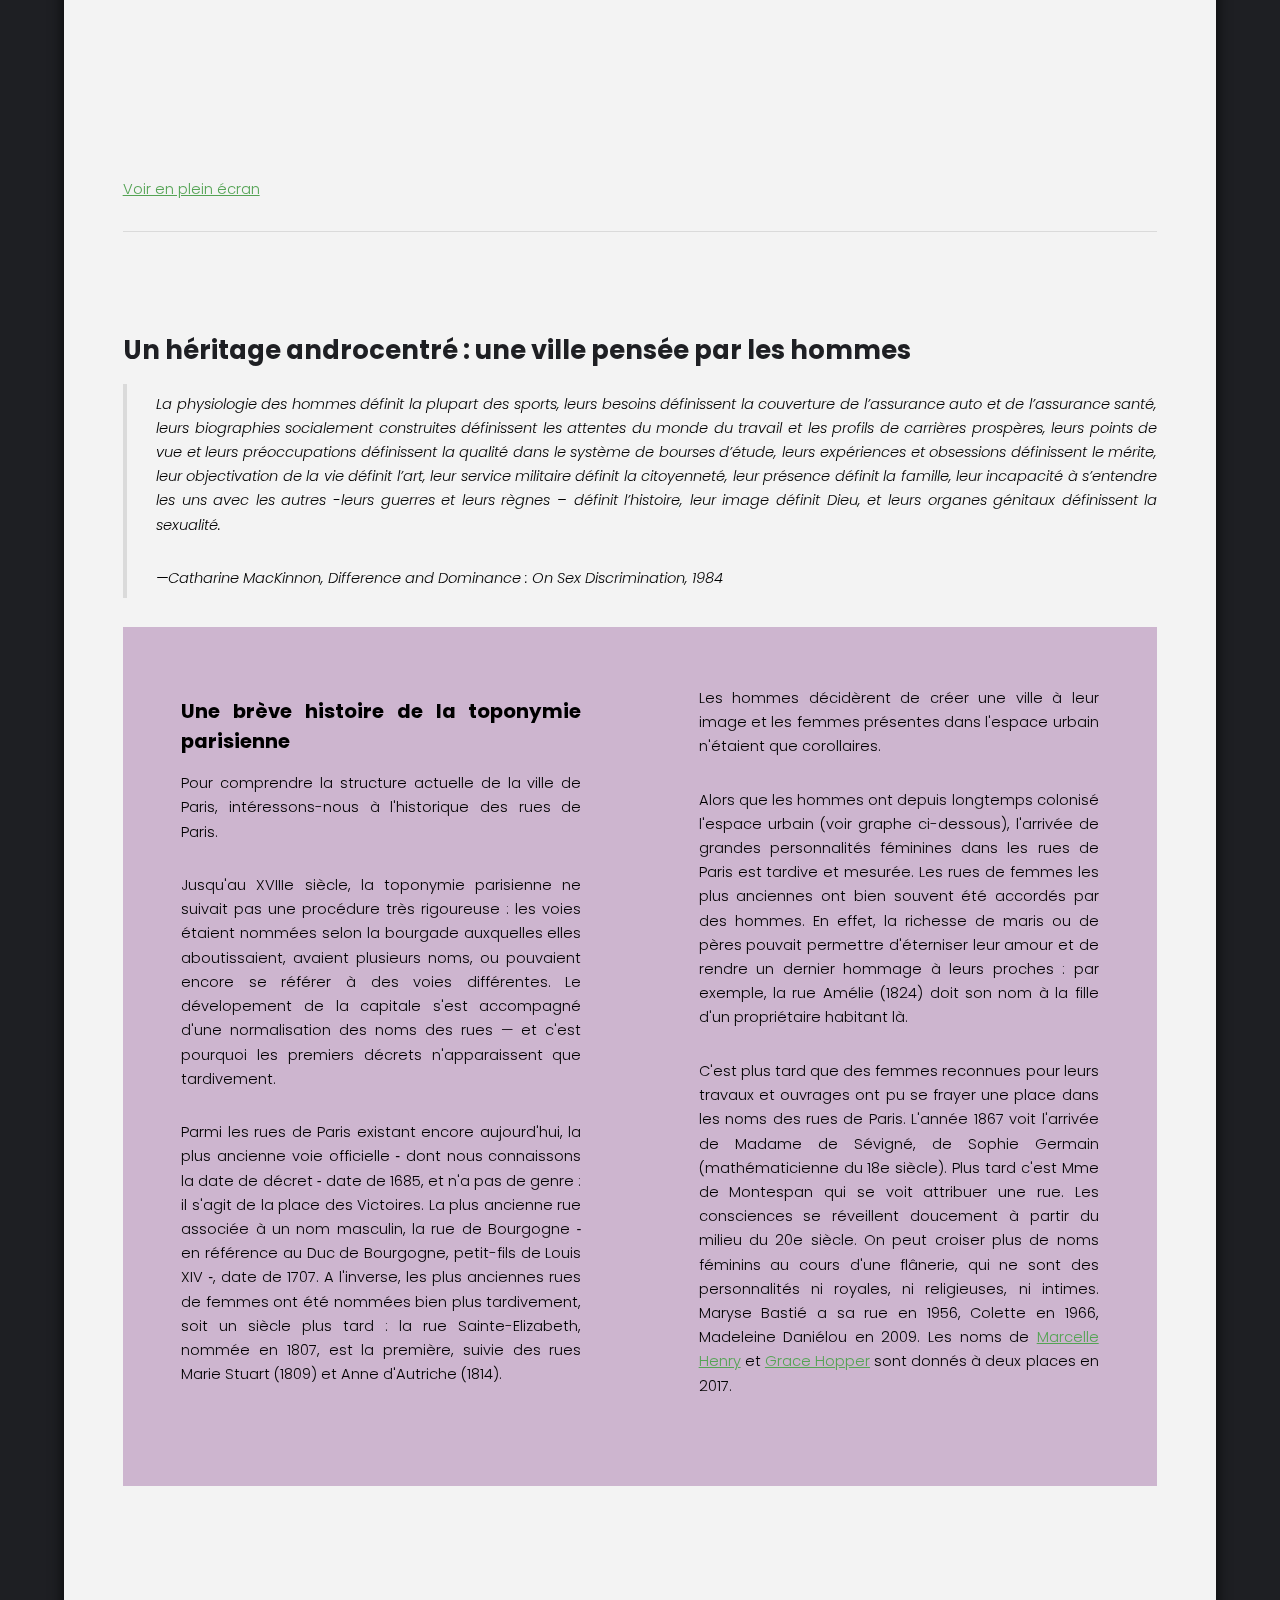
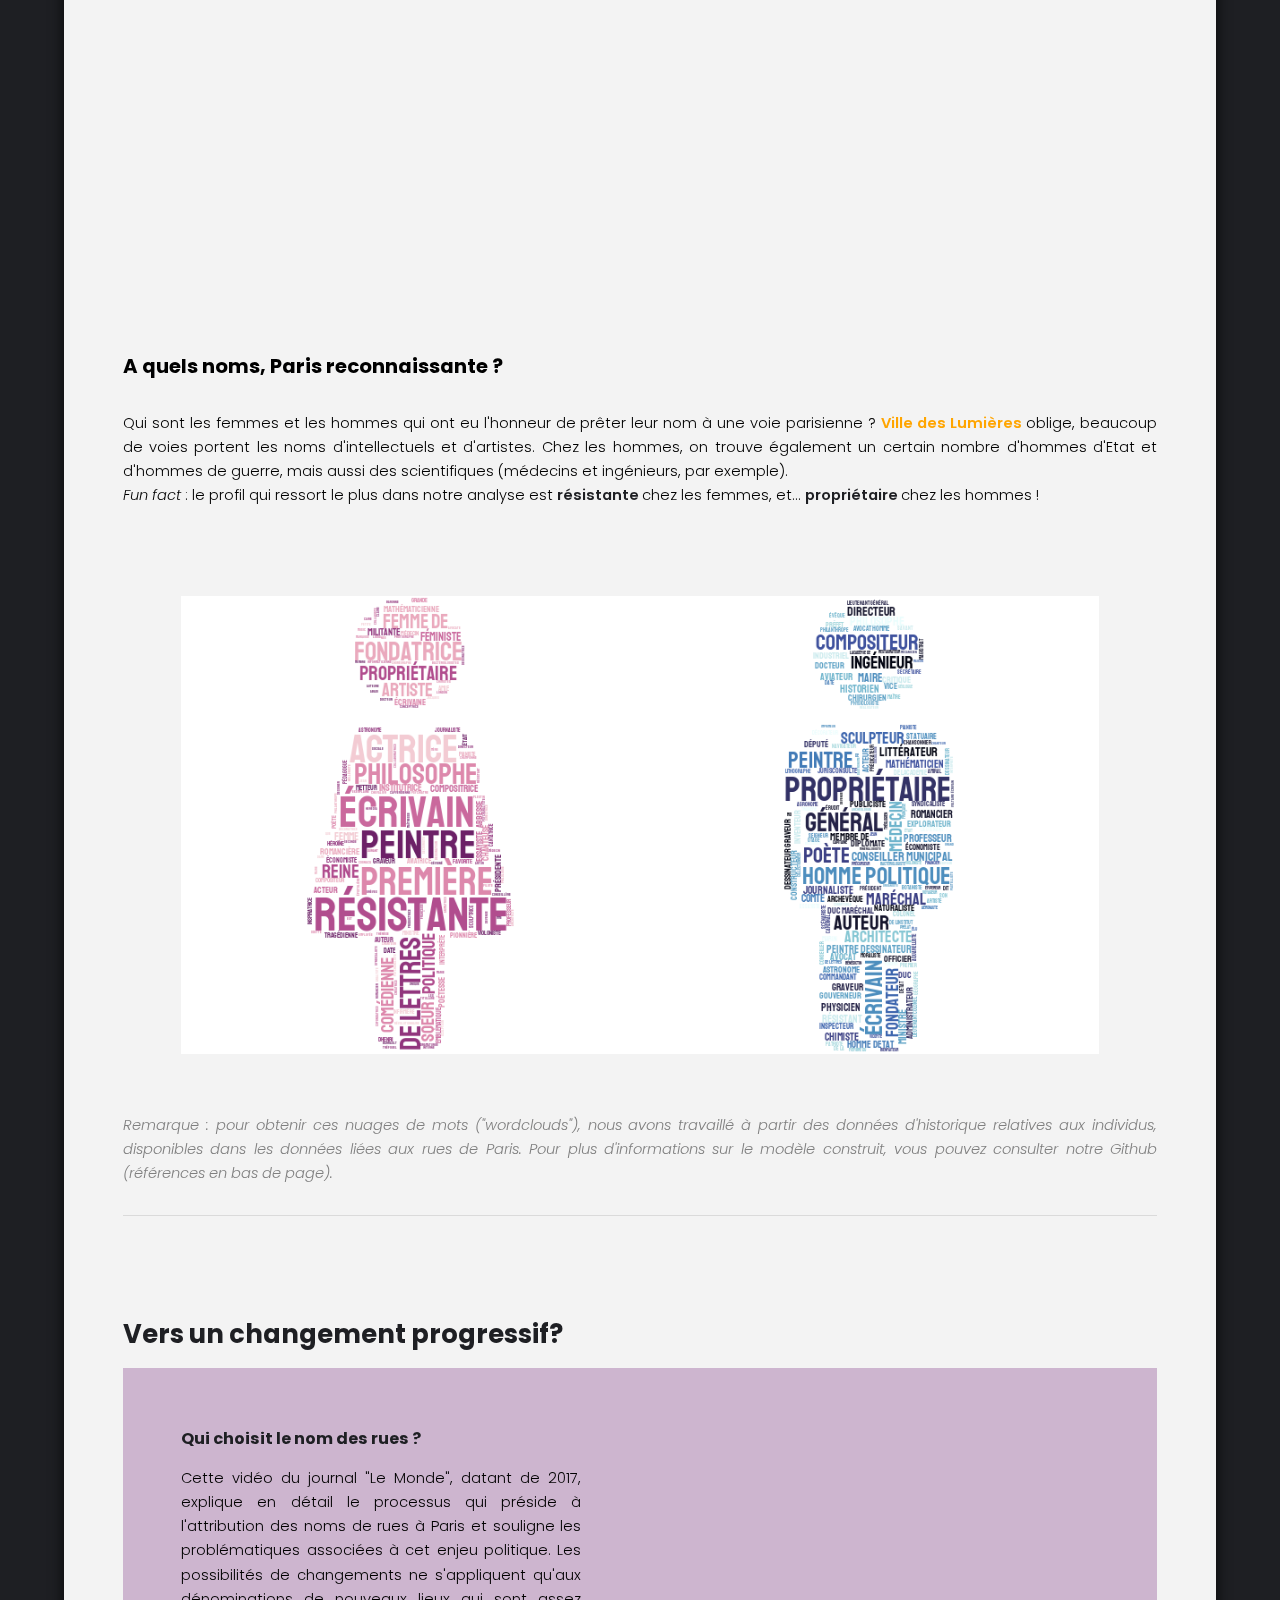
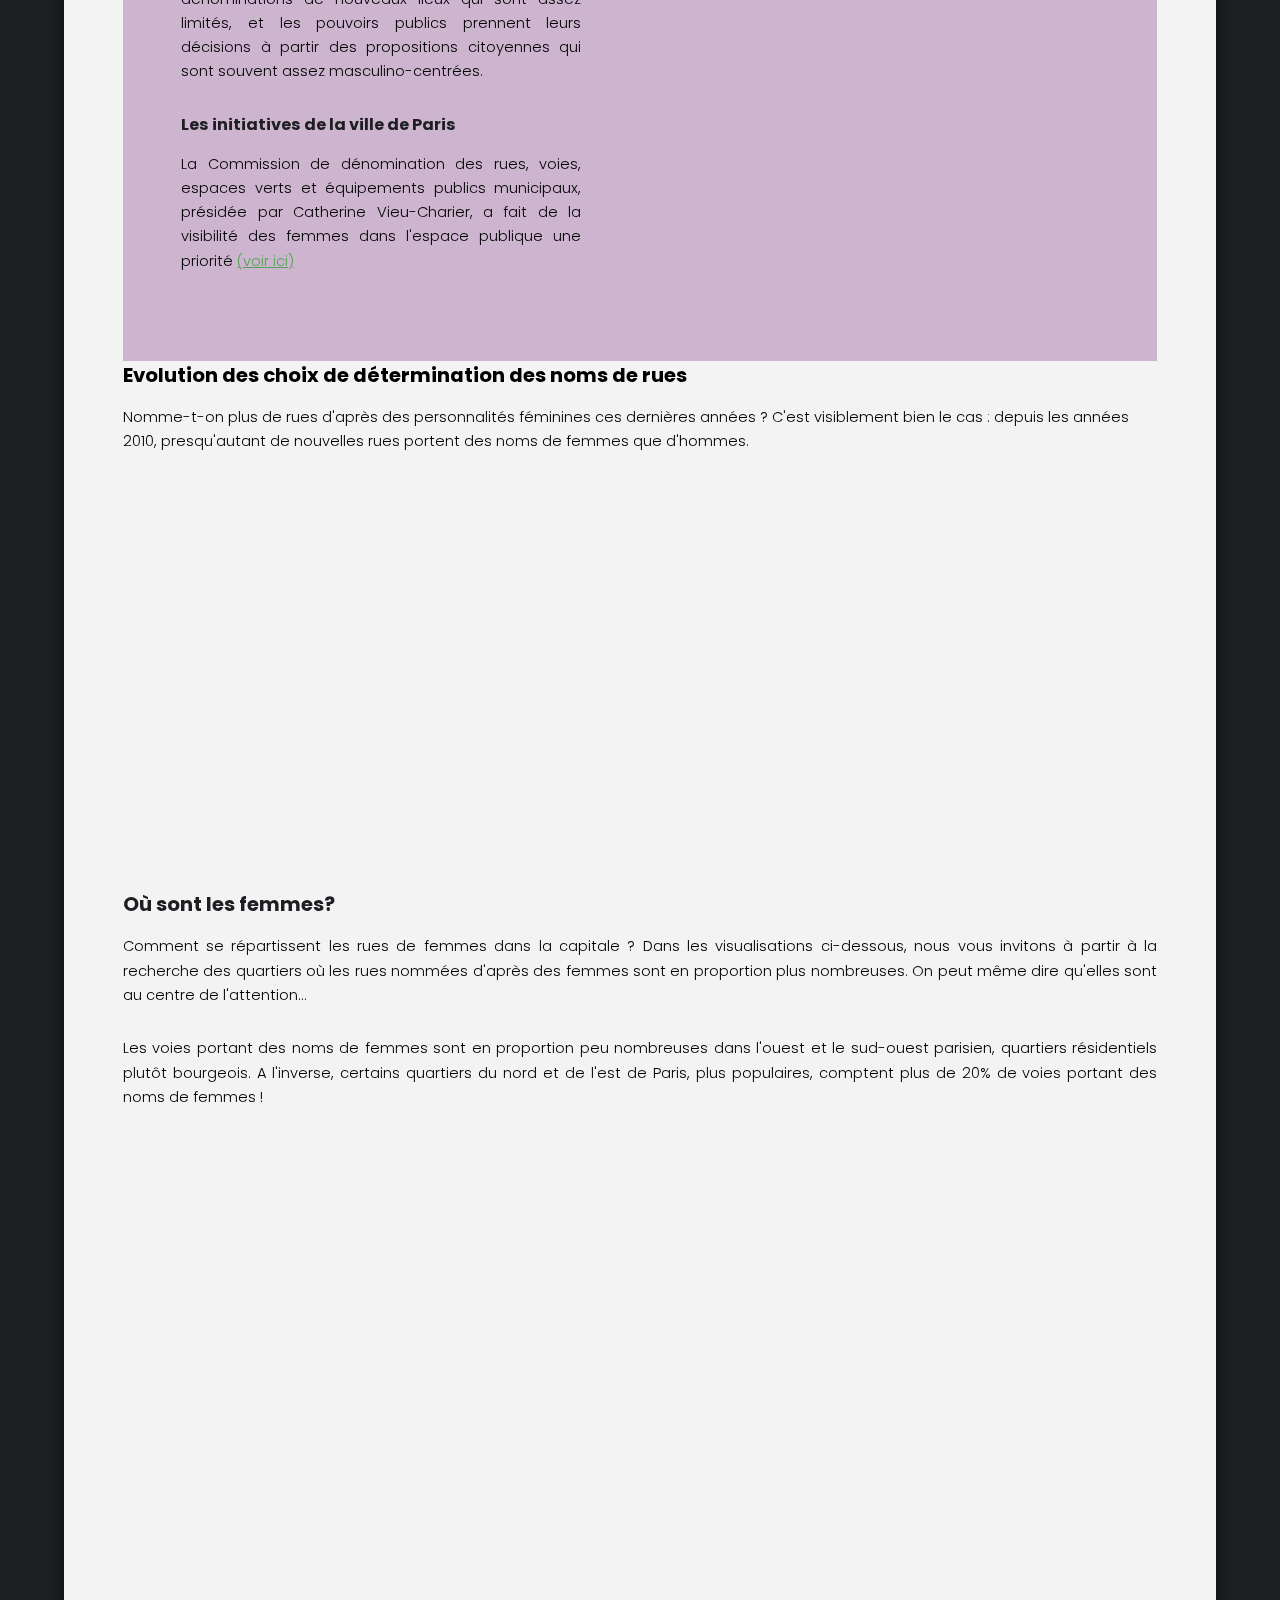
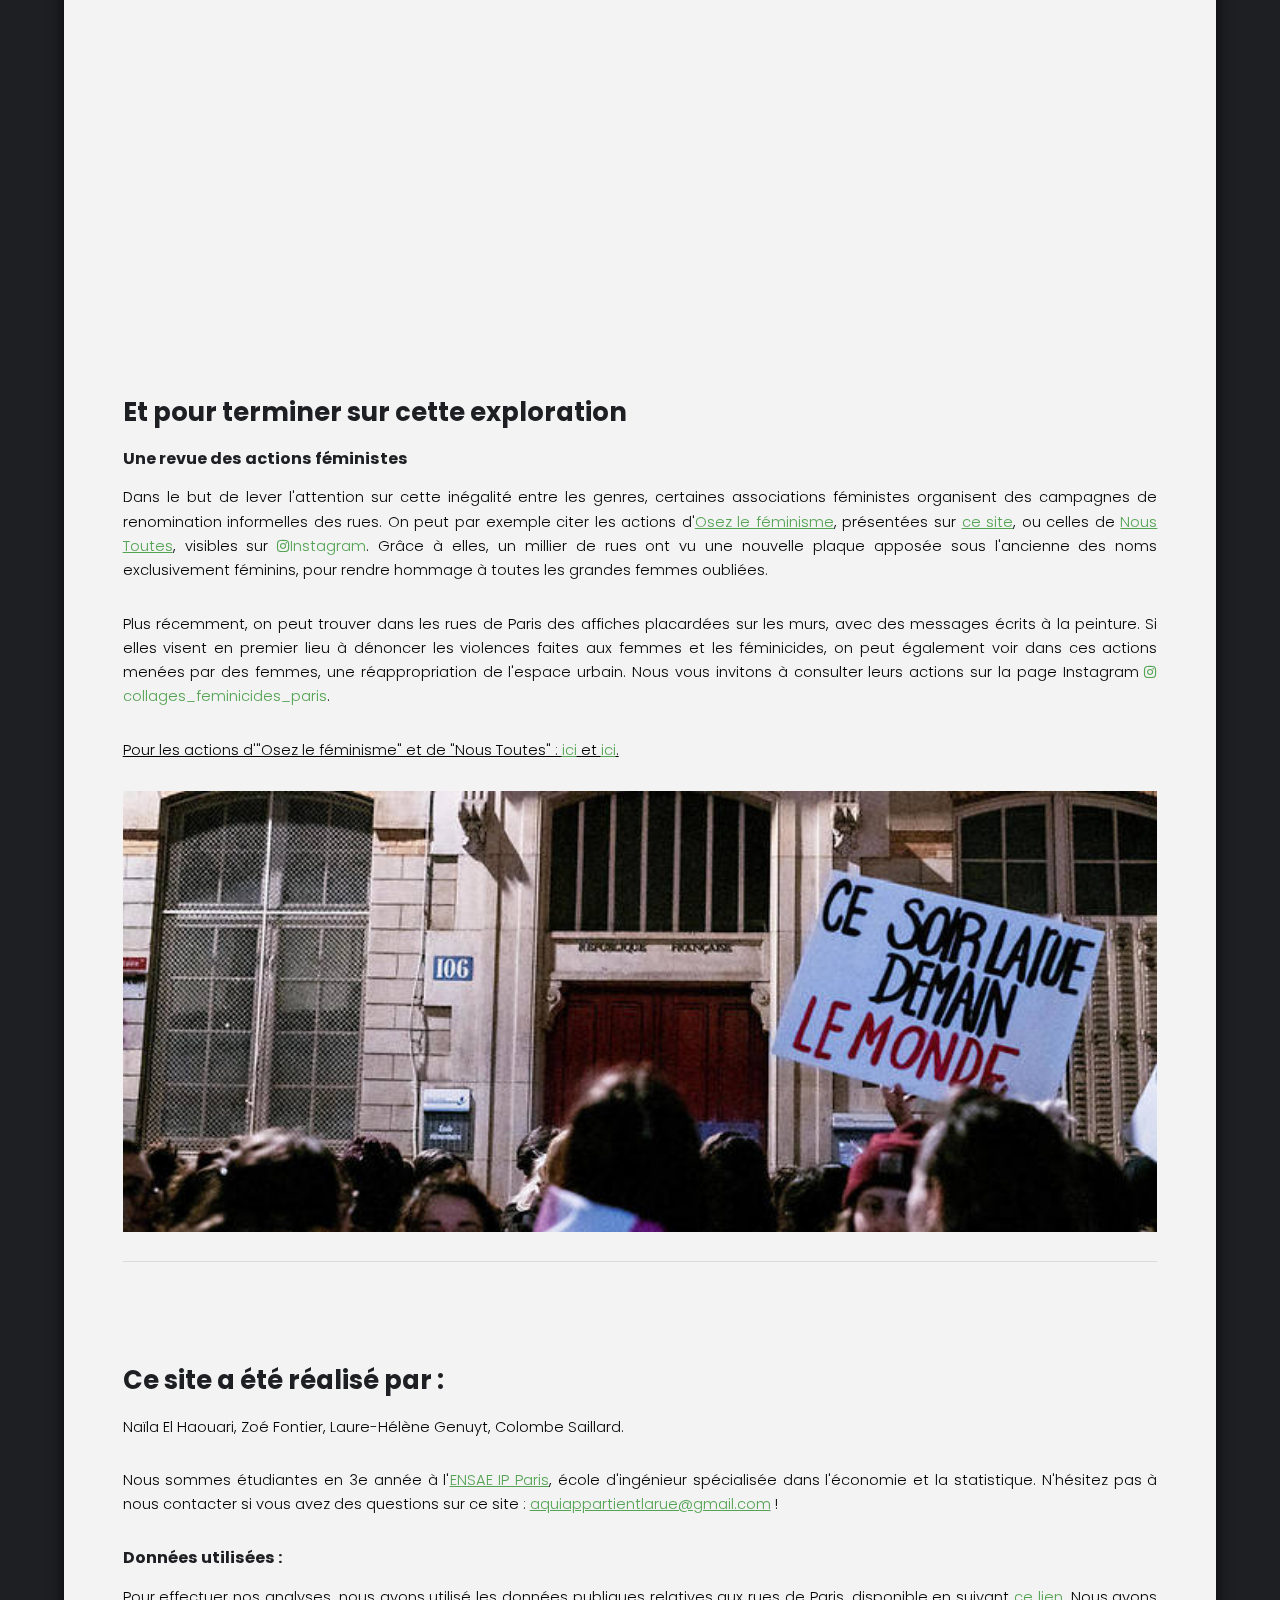
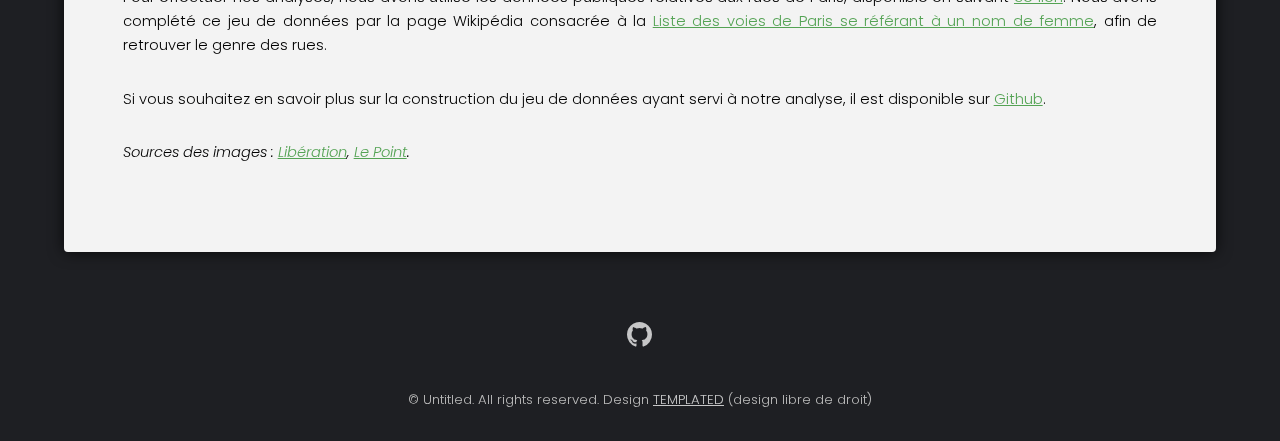
==== commit e46d1541: "adding topbar navigation" ====
--- a/index.html
+++ b/index.html
@@ -5,7 +5,11 @@
 	Released for free under the Creative Commons Attribution 3.0 license (templated.co/license)
 -->
 <html>
+
+
+  
 	<head>
+
 		<title>A qui appartient la rue?</title>
 		<meta charset="utf-8" />
 		<meta name="viewport" content="width=device-width, initial-scale=1" />
@@ -29,6 +33,17 @@
 		<!-- Header -->
 			<header id="header">
 				<div class="logo"><a href="#"> <span> <font color="black"> </span></a></div>
+        
+
+        <div class="navbar">
+          <a class="active" href="#intro">Pourquoi cette étude ?</a>
+          <a href="#two">Un manspreading urbain</a>
+          <a href="#three">Un héritage androcentré</a>
+          <a href="#four">Vers un changement professif ?</a>
+          <a href="#five">Qui sommes-nous ?</a>
+          
+        </div>
+        
 			</header>
 
 		<!-- Main -->
@@ -47,13 +62,14 @@
 						  </div>
               </div>
               
+            <section id="intro" class="wrapper">
+
 						<header class="special">
 							<h2>A qui appartient la rue? </h2>
 							<p><font color="black">Les femmes: Grandes oubliées du paysage urbain parisien </p>
 						</header>
 
             <div class="content">
-
             <div  align="justify">	
 <p>Le 8 mars dernier, à l’occasion de la journée internationale des droits des femmes, nombreuses sont celles qui ont défilé dans les rues parisiennes. Si cette marche est l’occasion de réaffirmer des droits dûment acquis et de revendiquer davantage d’égalité, elle revêt également un caractère symbolique fort : la réappropriation de l’espace urbain. Car si la rue appartient pour une journée aux femmes, à qui appartient-elle le reste de l’année ? Comment le patriarcat se reflète t-il au quotidien dans les rues, les allées, les avenues ? <p>
   
@@ -73,7 +89,7 @@
 <!--  Section two -->
 <ul></ul>
 
-					<section id="three"    class="wrapper">
+					<section id="two"    class="wrapper">
             <h2 id="elements">Une domination masculine évidente</h2>
             
             <div class="spotlight alt">
@@ -170,7 +186,7 @@
             <hr/>
       
 
-					
+					<section id="three"    class="wrapper">
           <h2> Un héritage androcentré : une ville pensée par les hommes</h2>
 
           <blockquote align="justify">
@@ -242,7 +258,7 @@
              <ul></ul>
              <hr/>   
 
-					<section  id="three" class="wrapper">
+					<section id="four" class="wrapper">
           <h2> Vers un changement progressif? </h2>
           <div class="spotlight alt">
 						
@@ -303,7 +319,7 @@
 	
 			<hr/> 
 
-					
+				
 					
 			
 
@@ -314,7 +330,7 @@
     
     
 					
-
+<section id = "five" class="wrapper">
 											<div align = "justify">
                       <h2> Ce site a été réalisé par :</h2>
                       <p>  Naïla El Haouari, Zoé Fontier, Laure-Hélène Genuyt, Colombe Saillard.
@@ -334,7 +350,7 @@
                         </div>
             
 </div>
-          
+        	</section>  
 </section>
 		<!-- Footer -->
 			<footer id="footer">
--- a/assets/css/main.css
+++ b/assets/css/main.css
@@ -337,6 +337,30 @@
 	.row.uniform.\32 5\25 > * {
 		padding: 0.5rem 0 0 0.5rem;
 	}
+
+  .navbar {
+  overflow: hidden;
+  background-color: rgba(44, 40, 44, 0.493);
+  position: fixed; /* Set the navbar to fixed position */
+  top: 0; /* Position the navbar at the top of the page */
+  width: 100%; /* Full width */
+}
+/* Links inside the navbar */
+.navbar a {
+  float: left;
+  display: block;
+  color: #f2f2f2;
+  text-align: center;
+  padding: 14px 16px;
+  text-decoration: none;
+}
+/* Change background on mouse-over */
+.navbar a:hover {
+  background:  rgba(170, 124, 175, 0.925);
+  color: white;
+}
+
+
 
 	.row.uniform.\32 5\25 {
 		margin: -0.5rem 0 -1px -0.5rem;
@@ -1689,6 +1713,10 @@
 		line-height: 1.5;
 		margin: 0 0 1rem 0;
 	}
+
+  h2 {
+     padding-top : 70px;
+  }
 
 		h1 a, h2 a, h3 a, h4 a, h5 a, h6 a {
 			color: inherit;
